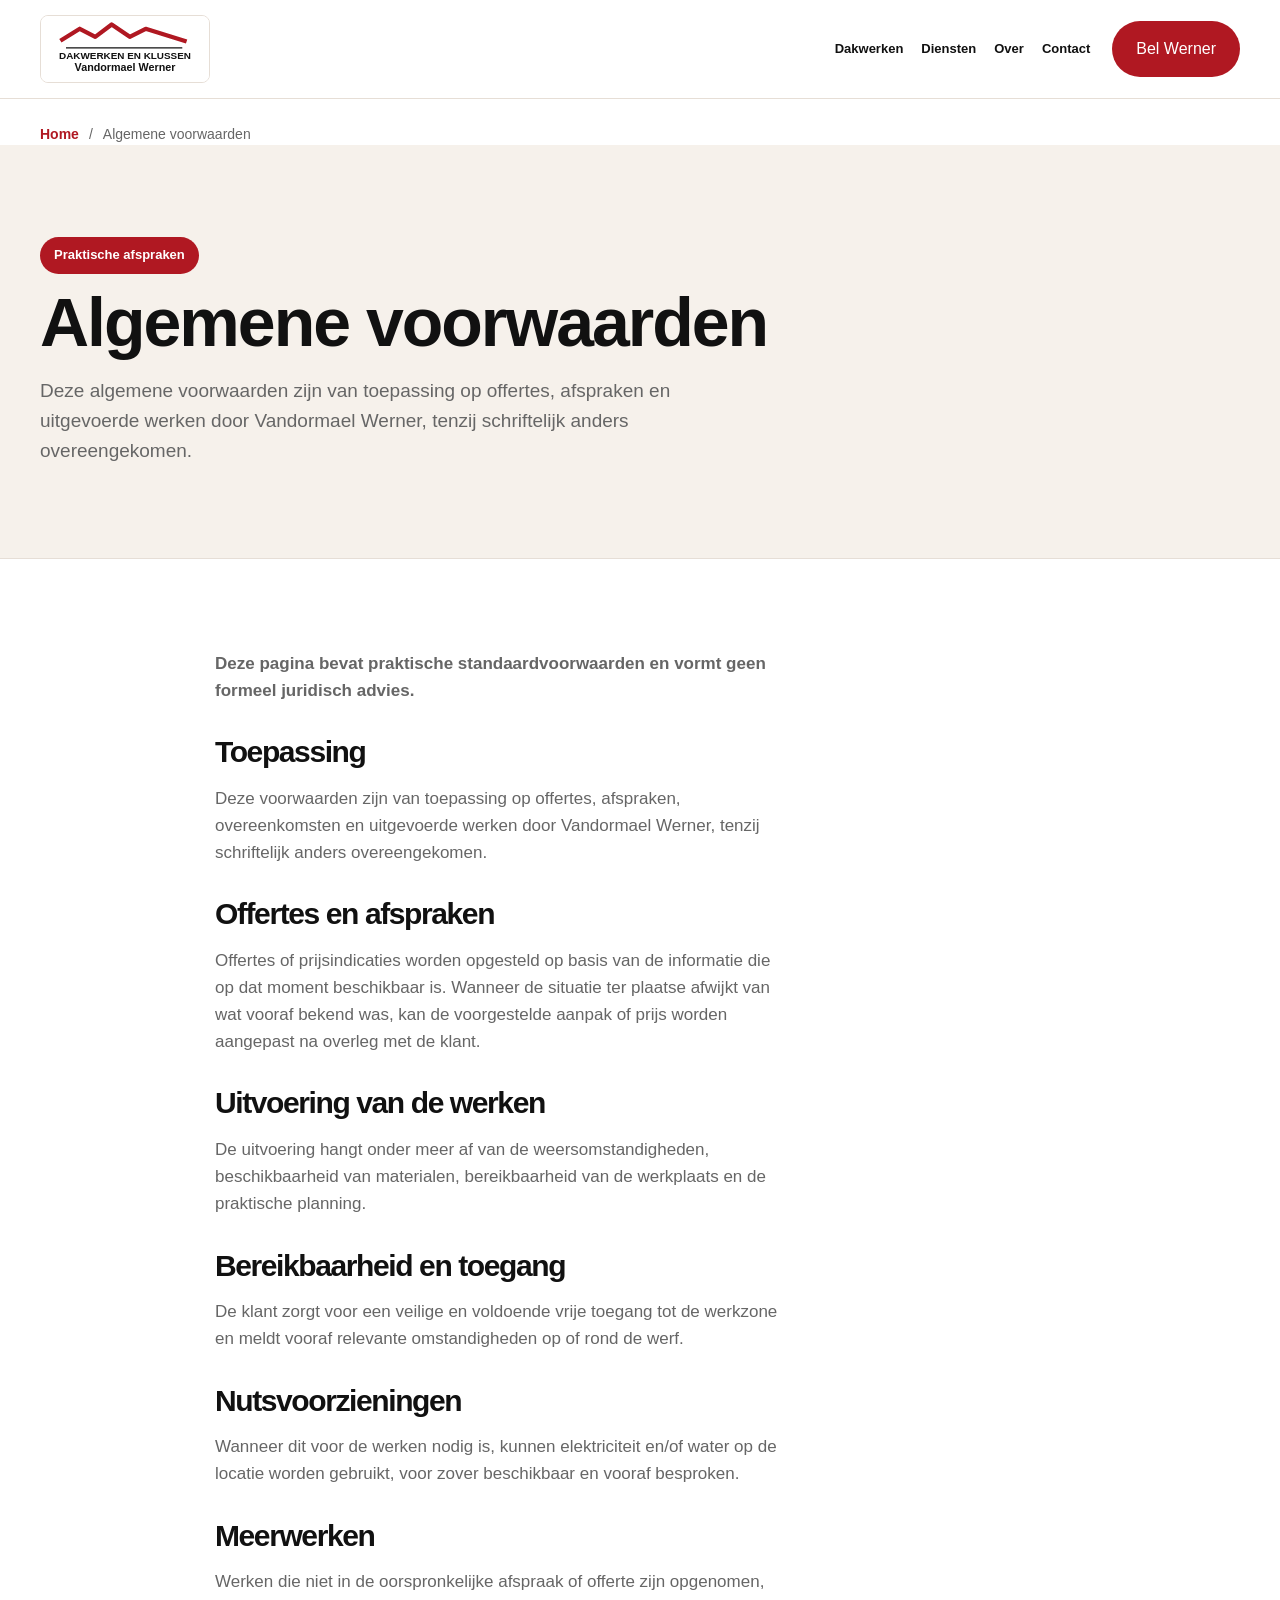
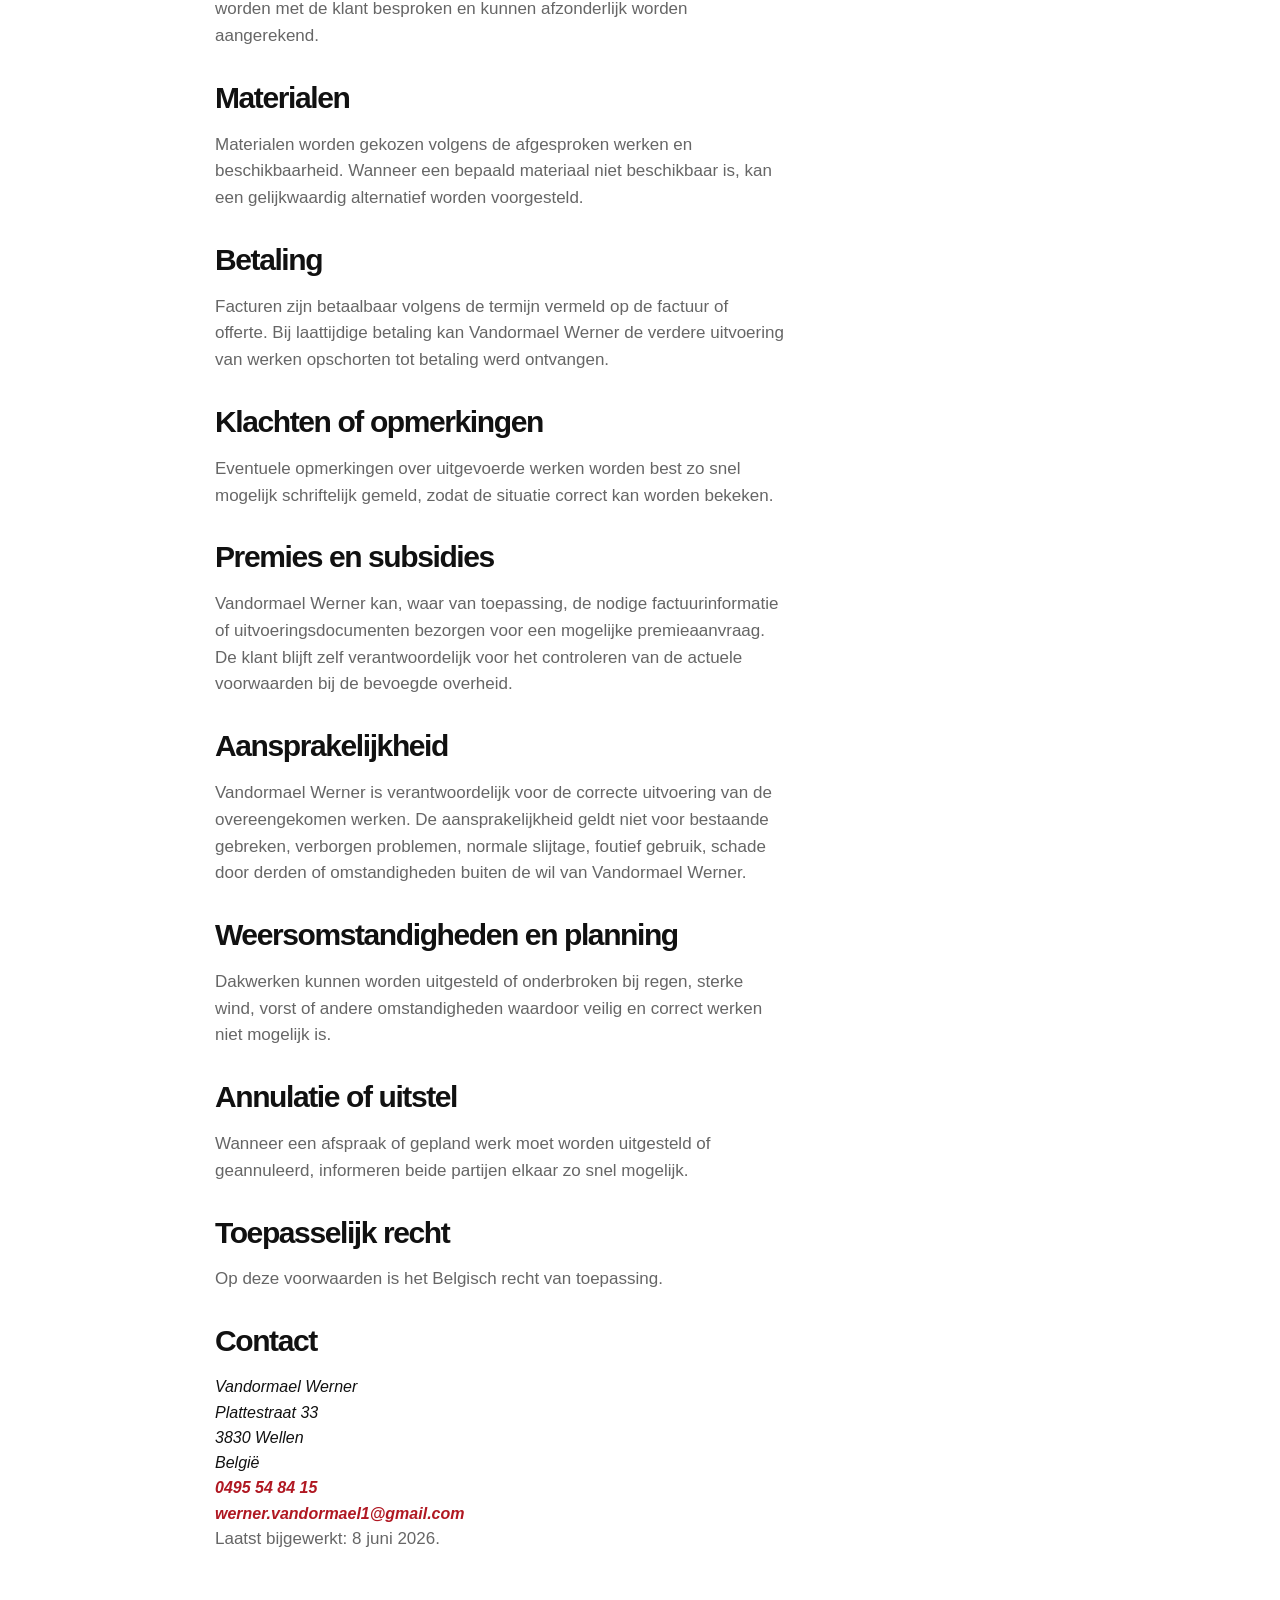
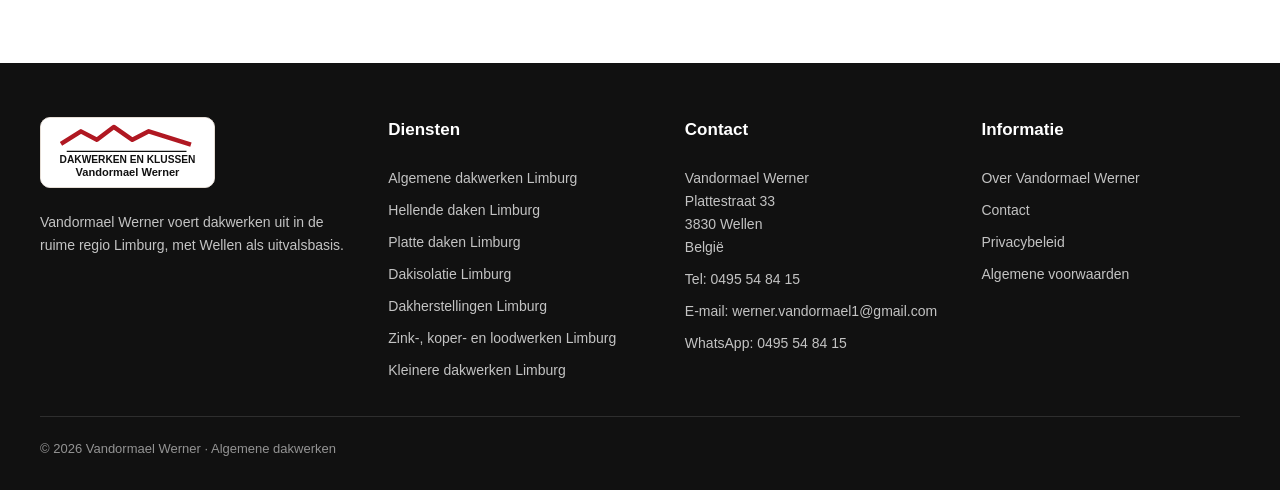
==== algemene-voorwaarden/index.html @ 60477a27 "Add WhatsApp and improve contact formatting" ====
<!doctype html><html lang="nl-BE"><head><meta charset="utf-8"><meta name="viewport" content="width=device-width,initial-scale=1"><title>Algemene voorwaarden | Vandormael Werner</title><meta name="description" content="Lees de algemene voorwaarden van Vandormael Werner voor dakwerken in Limburg, met informatie over offertes, uitvoering, betaling, klachten en aansprakelijkheid."><meta name="robots" content="index,follow"><link rel="canonical" href="https://wernervandormael.be/algemene-voorwaarden/"><meta property="og:type" content="website"><meta property="og:title" content="Algemene voorwaarden | Vandormael Werner"><meta property="og:description" content="Lees de algemene voorwaarden van Vandormael Werner voor dakwerken in Limburg, met informatie over offertes, uitvoering, betaling, klachten en aansprakelijkheid."><meta property="og:url" content="https://wernervandormael.be/algemene-voorwaarden/"><meta property="og:image" content="https://wernervandormael.be/assets/images/optimized/dakwerker-limburg-bedrijfswagen-dakwerken.jpg"><meta name="twitter:card" content="summary_large_image"><meta name="twitter:title" content="Algemene voorwaarden | Vandormael Werner"><meta name="twitter:description" content="Lees de algemene voorwaarden van Vandormael Werner voor dakwerken in Limburg, met informatie over offertes, uitvoering, betaling, klachten en aansprakelijkheid."><meta name="twitter:image" content="https://wernervandormael.be/assets/images/optimized/dakwerker-limburg-bedrijfswagen-dakwerken.jpg"><meta name="theme-color" content="#b01822"><link rel="manifest" href="../site.webmanifest"><link rel="stylesheet" href="../assets/css/style.css"><script type="application/ld+json">{"@context":"https://schema.org","@graph":[{"@context":"https://schema.org","@type":"RoofingContractor","name":"Vandormael Werner","description":"Vandormael Werner voert dakwerken uit in de ruime regio Limburg, met Wellen als uitvalsbasis.","url":"https://wernervandormael.be/","telephone":"+32495548415","email":"werner.vandormael1@gmail.com","contactPoint":{"@type":"ContactPoint","telephone":"+32495548415","email":"werner.vandormael1@gmail.com","contactType":"customer service","areaServed":"BE","availableLanguage":"nl-BE"},"address":{"@type":"PostalAddress","streetAddress":"Plattestraat 33","postalCode":"3830","addressLocality":"Wellen","addressCountry":"BE"},"areaServed":["Limburg","Wellen"],"serviceType":["Algemene dakwerken","Hellende daken","Platte daken","Dakisolatie","Dakherstellingen","Zink-, koper- en loodwerken","Kleinere dakwerken"]},{"@type":"BreadcrumbList","itemListElement":[{"@type":"ListItem","position":1,"name":"Home","item":"https://wernervandormael.be/"},{"@type":"ListItem","position":2,"name":"Algemene voorwaarden","item":"https://wernervandormael.be/algemene-voorwaarden/"}]}]}</script><script defer src="../assets/js/main.js"></script></head><body><header><nav class="nav container" aria-label="Hoofdnavigatie"><a class="brand" href="../" aria-label="Vandormael Werner home"><img src="../assets/images/vandormael-werner-logo.svg" alt="Vandormael Werner Dakwerken en Klussen" width="390" height="155"></a><button class="menu-toggle" aria-expanded="false" aria-controls="main-menu">Menu</button><div class="menu" id="main-menu"><a href="../dakwerken/limburg/">Dakwerken</a><details><summary>Diensten</summary><div class="dropdown"><a href="../dakwerken/limburg/">Algemene dakwerken</a><a href="../hellende-daken/limburg/">Hellende daken</a><a href="../platte-daken/limburg/">Platte daken</a><a href="../dakisolatie/limburg/">Dakisolatie</a><a href="../dakherstellingen/limburg/">Dakherstellingen</a><a href="../zinkwerken-koperwerken-loodwerken/limburg/">Zink-, koper- en loodwerken</a><a href="../kleinere-dakwerken/limburg/">Kleinere dakwerken</a></div></details><a href="../over-vandormael-werner/">Over</a><a href="../contact/">Contact</a></div><a class="btn btn-red nav-call" href="tel:+32495548415">Bel Werner</a></nav></header><main><nav class="breadcrumbs container" aria-label="Broodkruimels"><a href="../">Home</a><span>/</span><span aria-current="page">Algemene voorwaarden</span></nav><section class="page-hero"><div class="container"><span class="eyebrow">Praktische afspraken</span><h1>Algemene voorwaarden</h1><p>Deze algemene voorwaarden zijn van toepassing op offertes, afspraken en uitgevoerde werken door Vandormael Werner, tenzij schriftelijk anders overeengekomen.</p></div></section><section><article class="container prose"><p><strong>Deze pagina bevat praktische standaardvoorwaarden en vormt geen formeel juridisch advies.</strong></p><h2>Toepassing</h2><p>Deze voorwaarden zijn van toepassing op offertes, afspraken, overeenkomsten en uitgevoerde werken door Vandormael Werner, tenzij schriftelijk anders overeengekomen.</p><h2>Offertes en afspraken</h2><p>Offertes of prijsindicaties worden opgesteld op basis van de informatie die op dat moment beschikbaar is. Wanneer de situatie ter plaatse afwijkt van wat vooraf bekend was, kan de voorgestelde aanpak of prijs worden aangepast na overleg met de klant.</p><h2>Uitvoering van de werken</h2><p>De uitvoering hangt onder meer af van de weersomstandigheden, beschikbaarheid van materialen, bereikbaarheid van de werkplaats en de praktische planning.</p><h2>Bereikbaarheid en toegang</h2><p>De klant zorgt voor een veilige en voldoende vrije toegang tot de werkzone en meldt vooraf relevante omstandigheden op of rond de werf.</p><h2>Nutsvoorzieningen</h2><p>Wanneer dit voor de werken nodig is, kunnen elektriciteit en/of water op de locatie worden gebruikt, voor zover beschikbaar en vooraf besproken.</p><h2>Meerwerken</h2><p>Werken die niet in de oorspronkelijke afspraak of offerte zijn opgenomen, worden met de klant besproken en kunnen afzonderlijk worden aangerekend.</p><h2>Materialen</h2><p>Materialen worden gekozen volgens de afgesproken werken en beschikbaarheid. Wanneer een bepaald materiaal niet beschikbaar is, kan een gelijkwaardig alternatief worden voorgesteld.</p><h2>Betaling</h2><p>Facturen zijn betaalbaar volgens de termijn vermeld op de factuur of offerte. Bij laattijdige betaling kan Vandormael Werner de verdere uitvoering van werken opschorten tot betaling werd ontvangen.</p><h2>Klachten of opmerkingen</h2><p>Eventuele opmerkingen over uitgevoerde werken worden best zo snel mogelijk schriftelijk gemeld, zodat de situatie correct kan worden bekeken.</p><h2>Premies en subsidies</h2><p>Vandormael Werner kan, waar van toepassing, de nodige factuurinformatie of uitvoeringsdocumenten bezorgen voor een mogelijke premieaanvraag. De klant blijft zelf verantwoordelijk voor het controleren van de actuele voorwaarden bij de bevoegde overheid.</p><h2>Aansprakelijkheid</h2><p>Vandormael Werner is verantwoordelijk voor de correcte uitvoering van de overeengekomen werken. De aansprakelijkheid geldt niet voor bestaande gebreken, verborgen problemen, normale slijtage, foutief gebruik, schade door derden of omstandigheden buiten de wil van Vandormael Werner.</p><h2>Weersomstandigheden en planning</h2><p>Dakwerken kunnen worden uitgesteld of onderbroken bij regen, sterke wind, vorst of andere omstandigheden waardoor veilig en correct werken niet mogelijk is.</p><h2>Annulatie of uitstel</h2><p>Wanneer een afspraak of gepland werk moet worden uitgesteld of geannuleerd, informeren beide partijen elkaar zo snel mogelijk.</p><h2>Toepasselijk recht</h2><p>Op deze voorwaarden is het Belgisch recht van toepassing.</p><h2>Contact</h2><address>Vandormael Werner<br>Plattestraat 33<br>3830 Wellen<br>België<br><a href="tel:+32495548415">0495 54 84 15</a><br><a href="mailto:werner.vandormael1@gmail.com">werner.vandormael1@gmail.com</a></address><p>Laatst bijgewerkt: 8 juni 2026.</p></article></section></main><footer><div class="footer-grid container"><div><a class="brand brand-footer" href="../"><img src="../assets/images/vandormael-werner-logo.svg" alt="Vandormael Werner Dakwerken en Klussen" width="390" height="155"></a><p>Vandormael Werner voert dakwerken uit in de ruime regio Limburg, met Wellen als uitvalsbasis.</p></div><div><h2>Diensten</h2><a href="../dakwerken/limburg/">Algemene dakwerken Limburg</a><a href="../hellende-daken/limburg/">Hellende daken Limburg</a><a href="../platte-daken/limburg/">Platte daken Limburg</a><a href="../dakisolatie/limburg/">Dakisolatie Limburg</a><a href="../dakherstellingen/limburg/">Dakherstellingen Limburg</a><a href="../zinkwerken-koperwerken-loodwerken/limburg/">Zink-, koper- en loodwerken Limburg</a><a href="../kleinere-dakwerken/limburg/">Kleinere dakwerken Limburg</a></div><div><h2>Contact</h2><address>Vandormael Werner<br>Plattestraat 33<br>3830 Wellen<br>België</address><a href="tel:+32495548415">Tel: 0495 54 84 15</a><a href="mailto:werner.vandormael1@gmail.com">E-mail: werner.vandormael1@gmail.com</a><a href="https://wa.me/32495548415" target="_blank" rel="noopener">WhatsApp: 0495 54 84 15</a></div><div><h2>Informatie</h2><a href="../over-vandormael-werner/">Over Vandormael Werner</a><a href="../contact/">Contact</a><a href="../privacybeleid/">Privacybeleid</a><a href="../algemene-voorwaarden/">Algemene voorwaarden</a></div></div><div class="copy container">© 2026 Vandormael Werner · Algemene dakwerken</div></footer><a class="mobile-call btn btn-red" href="tel:+32495548415">Bel Werner</a></body></html>
---- assets/css/style.css ----
:root{--red:#b01822;--red-dark:#851019;--ink:#111;--muted:#666;--soft:#f6f1eb;--paper:#fff;--line:#e6ded6;--charcoal:#18191b;--shadow:0 24px 70px rgba(0,0,0,.16)}
*{box-sizing:border-box}html{scroll-behavior:smooth;overflow-x:hidden}body{margin:0;font-family:Arial,Helvetica,sans-serif;color:var(--ink);line-height:1.58;background:#fff;overflow-x:hidden}a{color:inherit;text-decoration:none}img{width:100%;height:100%;object-fit:cover;display:block}picture{display:block;height:100%}.container{width:min(1200px,calc(100% - 40px));margin-inline:auto}
header{position:sticky;top:0;background:rgba(255,255,255,.97);backdrop-filter:blur(10px);z-index:60;border-bottom:1px solid var(--line)}.nav{min-height:98px;display:flex;align-items:center;justify-content:space-between;gap:22px}.brand{flex:0 0 auto}.brand img{width:170px;height:auto;object-fit:contain;border:1px solid var(--line);border-radius:8px;background:#fff}.menu{margin-left:auto;display:flex;gap:18px;font-size:13px;font-weight:900;align-items:center}.menu>a:hover,.menu summary:hover{color:var(--red)}.menu details{position:relative}.menu summary{cursor:pointer;list-style:none}.menu summary::-webkit-details-marker{display:none}.dropdown{position:absolute;top:31px;left:-18px;width:270px;padding:12px;background:#fff;border:1px solid var(--line);border-radius:14px;box-shadow:var(--shadow);display:grid;gap:2px}.dropdown a{padding:8px 10px;border-radius:8px}.dropdown a:hover{background:var(--soft);color:var(--red)}.menu-toggle{display:none}
.btn{display:inline-flex;align-items:center;justify-content:center;border-radius:999px;padding:13px 22px;font-weight:900;border:2px solid transparent;white-space:nowrap;transition:.16s ease;cursor:pointer;font:inherit}.btn:hover{transform:translateY(-1px)}.btn-red{background:var(--red);color:#fff}.btn-red:hover{background:var(--red-dark)}.btn-outline{background:#fff;color:#111;border-color:#111}.btn-white{background:#fff;color:var(--red)}.btn-outline-light{border-color:#fff;color:#fff}.actions{display:flex;flex-wrap:wrap;gap:13px;margin-top:30px}
.hero{position:relative;min-height:760px;color:#fff;overflow:hidden;display:grid;align-items:center}.hero-bg{position:absolute;inset:0;z-index:-2}.hero-bg img{object-position:center}.hero:after{content:"";position:absolute;inset:0;background:linear-gradient(90deg,rgba(0,0,0,.86),rgba(0,0,0,.62),rgba(0,0,0,.18));z-index:-1}.hero-inner{padding:98px 0 140px}.eyebrow{display:inline-flex;background:var(--red);color:#fff;border-radius:999px;padding:8px 14px;font-size:13px;font-weight:900;text-transform:none;letter-spacing:0}.kicker{color:var(--red);font-weight:900;text-transform:uppercase;letter-spacing:1px;font-size:13px}.hero h1{font-size:clamp(42px,5.8vw,72px);line-height:.98;letter-spacing:-2px;max-width:800px;margin:20px 0 22px}.hero p{font-size:20px;max-width:680px;color:rgba(255,255,255,.9);margin:0}.hero .actions .btn{min-width:220px}
.trust{max-width:1200px;margin:-72px auto 0;position:relative;z-index:4}.trust-grid{width:100%;display:grid;grid-template-columns:repeat(4,1fr);background:#fff;border:1px solid var(--line);border-radius:28px;box-shadow:var(--shadow);overflow:hidden}.trust strong{padding:30px;color:var(--red);font-size:17px;line-height:1.35;border-right:1px solid var(--line)}.trust strong:last-child{border-right:0}
section{padding:92px 0}.soft{background:var(--soft)}.dark{background:var(--charcoal);color:#fff}.section-head{display:flex;justify-content:space-between;align-items:flex-end;gap:28px;margin-bottom:42px}.section-head h2,.split h2,.area h2,.cta h2,.contact-card h2,.prose h2{font-size:clamp(34px,4vw,54px);line-height:1.05;letter-spacing:-1.4px;margin:8px 0 18px}.section-head p,.split p,.area p,.cta p,.prose p{max-width:570px;color:var(--muted);font-size:17px;margin:0 0 18px}.dark .section-head p,.cta p{color:rgba(255,255,255,.75)}
.service-grid{display:grid;grid-template-columns:repeat(3,1fr);gap:22px}.service-card{background:#fff;border:1px solid var(--line);border-radius:24px;overflow:hidden;box-shadow:0 8px 26px rgba(0,0,0,.06);transition:.18s ease}.service-card:hover{transform:translateY(-4px);box-shadow:var(--shadow)}.service-card picture{height:215px;background:#ddd}.service-card div{padding:25px}.service-card span{font-size:12px;font-weight:900;color:var(--red);text-transform:uppercase;letter-spacing:.7px}.service-card h3{font-size:24px;line-height:1.2;margin:7px 0 10px}.service-card p{color:var(--muted);margin:0 0 16px}.service-card b,.text-link{color:var(--red);font-weight:900}
.extra-service-card{margin-top:26px;display:grid;grid-template-columns:.9fr 1.1fr;background:#fff;border:1px solid var(--line);border-radius:26px;overflow:hidden;box-shadow:0 10px 32px rgba(0,0,0,.07);transition:.18s ease}.extra-service-card:hover{transform:translateY(-3px);box-shadow:var(--shadow)}.extra-service-card figure{min-height:320px;margin:0;background:#ddd}.extra-service-card .extra-copy{padding:34px;display:flex;flex-direction:column;justify-content:center}.extra-service-card span{color:var(--red);text-transform:uppercase;letter-spacing:.7px;font-size:12px;font-weight:900}.extra-service-card h3{font-size:clamp(28px,3vw,42px);line-height:1.05;margin:8px 0 14px}.extra-service-card p{color:var(--muted);font-size:17px;max-width:620px;margin:0 0 18px}.extra-service-card b{color:var(--red);font-weight:900}
.split{display:grid;grid-template-columns:.9fr 1.1fr;gap:52px;align-items:center}.photo{height:560px;border-radius:28px;overflow:hidden;box-shadow:var(--shadow);background:#ddd}.checks{display:grid;gap:12px;margin:25px 0;padding:0}.checks li{list-style:none;display:flex;gap:12px;font-weight:800}.checks li:before{content:"✓";background:var(--red);color:#fff;width:24px;height:24px;border-radius:50%;display:inline-grid;place-items:center;flex:0 0 24px;font-size:14px;margin-top:2px}
.process-pro{display:grid;grid-template-columns:.85fr 1.15fr;gap:56px;align-items:start}.process-intro{position:sticky;top:125px}.process-intro h2{font-size:clamp(34px,4vw,54px);line-height:1.05;letter-spacing:-1.4px;margin:8px 0 18px}.process-intro p{color:var(--muted);font-size:18px;max-width:470px}.process-panel{position:relative;display:grid;gap:18px}.process-line{position:absolute;top:34px;bottom:34px;left:33px;width:3px;background:linear-gradient(var(--red),rgba(176,24,34,.2));z-index:-1}.process-step{display:grid;grid-template-columns:72px 1fr;gap:22px;align-items:center;background:#fff;border:1px solid var(--line);border-radius:24px;padding:24px 26px 24px 22px;min-height:132px;box-shadow:0 9px 28px rgba(0,0,0,.06)}.process-badge{position:relative;width:68px;height:68px;border-radius:22px;background:#f8e9e9;color:var(--red);display:grid;place-items:center}.process-badge span{position:absolute;top:-8px;left:-8px;width:27px;height:27px;border-radius:50%;display:grid;place-items:center;background:#111;color:#fff;font-size:12px;font-weight:900}.process-badge svg{width:30px;height:30px;fill:currentColor}.process-step h3{font-size:20px;line-height:1.2;margin:0 0 8px}.process-step p{color:var(--muted);font-size:15px;margin:0}.area{background:#fff;border:1px solid var(--line);border-radius:28px;padding:34px;box-shadow:0 12px 32px rgba(0,0,0,.06)}
.project-grid{display:grid;grid-template-columns:repeat(4,1fr);gap:18px}.project{position:relative;height:315px;border-radius:24px;overflow:hidden;background:#333}.project:after{content:"";position:absolute;inset:0;background:linear-gradient(180deg,rgba(0,0,0,.06),rgba(0,0,0,.78))}.project span{position:absolute;left:0;right:0;bottom:0;padding:24px;z-index:2;color:#fff;font-size:21px;line-height:1.2;font-weight:900}
.narrow,.prose{max-width:850px}.faq{display:grid;gap:12px}.faq details{background:#fff;border:1px solid var(--line);border-radius:16px;padding:18px 20px}.faq summary{cursor:pointer;font-weight:900;font-size:17px}.faq p{color:var(--muted);margin:10px 0 0}
.cta{background:var(--red);color:#fff}.cta-inner{display:flex;align-items:center;justify-content:space-between;gap:30px}.cta .kicker{color:#fff}.breadcrumbs{padding-top:24px;display:flex;gap:10px;color:var(--muted);font-size:14px}.breadcrumbs a{color:var(--red);font-weight:800}.page-hero{padding:92px 0;background:var(--soft);border-bottom:1px solid var(--line)}.page-hero .eyebrow{margin-bottom:14px}.page-hero h1{max-width:850px;font-size:clamp(42px,5.8vw,68px);line-height:1;letter-spacing:-2px;margin:0 0 20px}.page-hero p{max-width:720px;color:var(--muted);font-size:19px;margin:0}
.related{display:flex;flex-wrap:wrap;gap:12px}.related a{padding:12px 16px;background:#fff;border:1px solid var(--line);border-radius:999px;font-weight:800;color:var(--red)}.contact-grid{display:grid;grid-template-columns:1fr 1fr;gap:32px;align-items:start}.contact-card{background:#fff;color:#111;border-radius:26px;padding:30px;box-shadow:var(--shadow);border:1px solid var(--line);display:grid;gap:14px}.contact-card address{font-style:normal}.contact-card>a{font-weight:900;color:var(--red)}.contact-card label{display:grid;gap:5px;font-weight:800}.contact-card input,.contact-card textarea{width:100%;min-height:52px;border:1px solid #e2d9d0;border-radius:14px;padding:14px 16px;font:inherit;font-size:16px}.contact-card textarea{min-height:120px;resize:vertical}.contact-details{display:grid;gap:10px}.contact-details>a,.contact-details>div{display:grid;gap:2px;padding:12px 14px;border:1px solid var(--line);border-radius:14px}.contact-details small,.contact-list small{color:var(--muted);font-size:12px;font-weight:900;text-transform:uppercase;letter-spacing:.6px}.contact-details a strong{color:var(--red)}.prose h2{font-size:30px;margin-top:32px}.prose a{color:var(--red);font-weight:800}
.home-contact .kicker{color:#fff}.home-contact h2{font-size:clamp(34px,4vw,54px);line-height:1.05;letter-spacing:-1.4px;margin:8px 0 18px}.home-contact p{max-width:570px;color:rgba(255,255,255,.75);font-size:17px}.contact-list{display:grid;gap:10px;margin-top:24px}.contact-list a,.contact-list>div{display:grid;gap:2px;padding:12px 14px;border:1px solid rgba(255,255,255,.16);border-radius:14px;color:#fff}.contact-list small{color:rgba(255,255,255,.58)}.contact-list strong{overflow-wrap:anywhere}.home-contact .contact-card p{color:var(--muted)}
footer{background:#111;color:#fff;padding:54px 0 30px}.footer-grid{display:grid;grid-template-columns:1.2fr 1fr 1fr 1fr;gap:38px}.brand-footer{width:175px}.brand-footer img{width:175px;border-radius:10px;margin-bottom:14px}.footer-grid h2{font-size:17px;margin:0 0 14px}.footer-grid>div{display:grid;align-content:start;gap:9px}.footer-grid p,.footer-grid address,.footer-grid a{color:rgba(255,255,255,.75);font-style:normal;font-size:14px;line-height:1.65;margin:0}.footer-grid a:hover{color:#fff}.copy{margin-top:34px;padding-top:22px;border-top:1px solid rgba(255,255,255,.12);color:rgba(255,255,255,.55);font-size:13px}.mobile-call{display:none}
@media(max-width:1000px){.menu-toggle{display:block;margin-left:auto;padding:10px 14px;background:#fff;border:1px solid var(--line);border-radius:10px;font-weight:900}.menu{display:none;position:absolute;top:98px;left:20px;right:20px;padding:18px;background:#fff;border:1px solid var(--line);border-radius:16px;box-shadow:var(--shadow)}.menu.open{display:grid}.dropdown{position:static;width:auto;box-shadow:none;margin-top:8px}.nav-call{display:none}.split,.contact-grid,.process-pro{grid-template-columns:1fr}.process-intro{position:static}.service-grid{grid-template-columns:1fr 1fr}.project-grid{grid-template-columns:1fr 1fr}.footer-grid{grid-template-columns:1fr 1fr}.trust-grid{grid-template-columns:1fr 1fr}.trust strong:nth-child(2){border-right:0}.trust strong{border-bottom:1px solid var(--line)}.trust strong:nth-child(3),.trust strong:nth-child(4){border-bottom:0}.cta-inner{display:block}}
@media(max-width:800px){.extra-service-card{grid-template-columns:1fr}.extra-service-card figure{min-height:240px}}
@media(max-width:640px){.nav{min-height:82px}.brand img{width:152px}.menu{top:82px;left:14px;right:14px}.hero{min-height:auto}.hero-inner{padding:62px 0 112px}.hero h1,.page-hero h1{font-size:39px;letter-spacing:-1px}.hero p,.page-hero p{font-size:17px}.hero .actions .btn,.actions .btn{width:100%}.trust{margin-top:-62px;padding:0 14px}.trust-grid,.service-grid,.project-grid,.footer-grid{grid-template-columns:1fr}.trust strong{border-right:0!important;border-bottom:1px solid var(--line)!important}.trust strong:last-child{border-bottom:0!important}section,.page-hero{padding:70px 0}.section-head{display:block}.section-head p{margin-top:15px}.photo{height:390px}.project{height:285px}.process-step{grid-template-columns:58px 1fr;gap:15px;padding:20px 18px}.process-badge{width:56px;height:56px;border-radius:18px}.process-badge svg{width:25px;height:25px}.process-line{left:27px}.mobile-call{display:flex;position:fixed;left:16px;right:16px;bottom:16px;z-index:80;box-shadow:0 16px 36px rgba(176,24,34,.32)}body{padding-bottom:82px}}
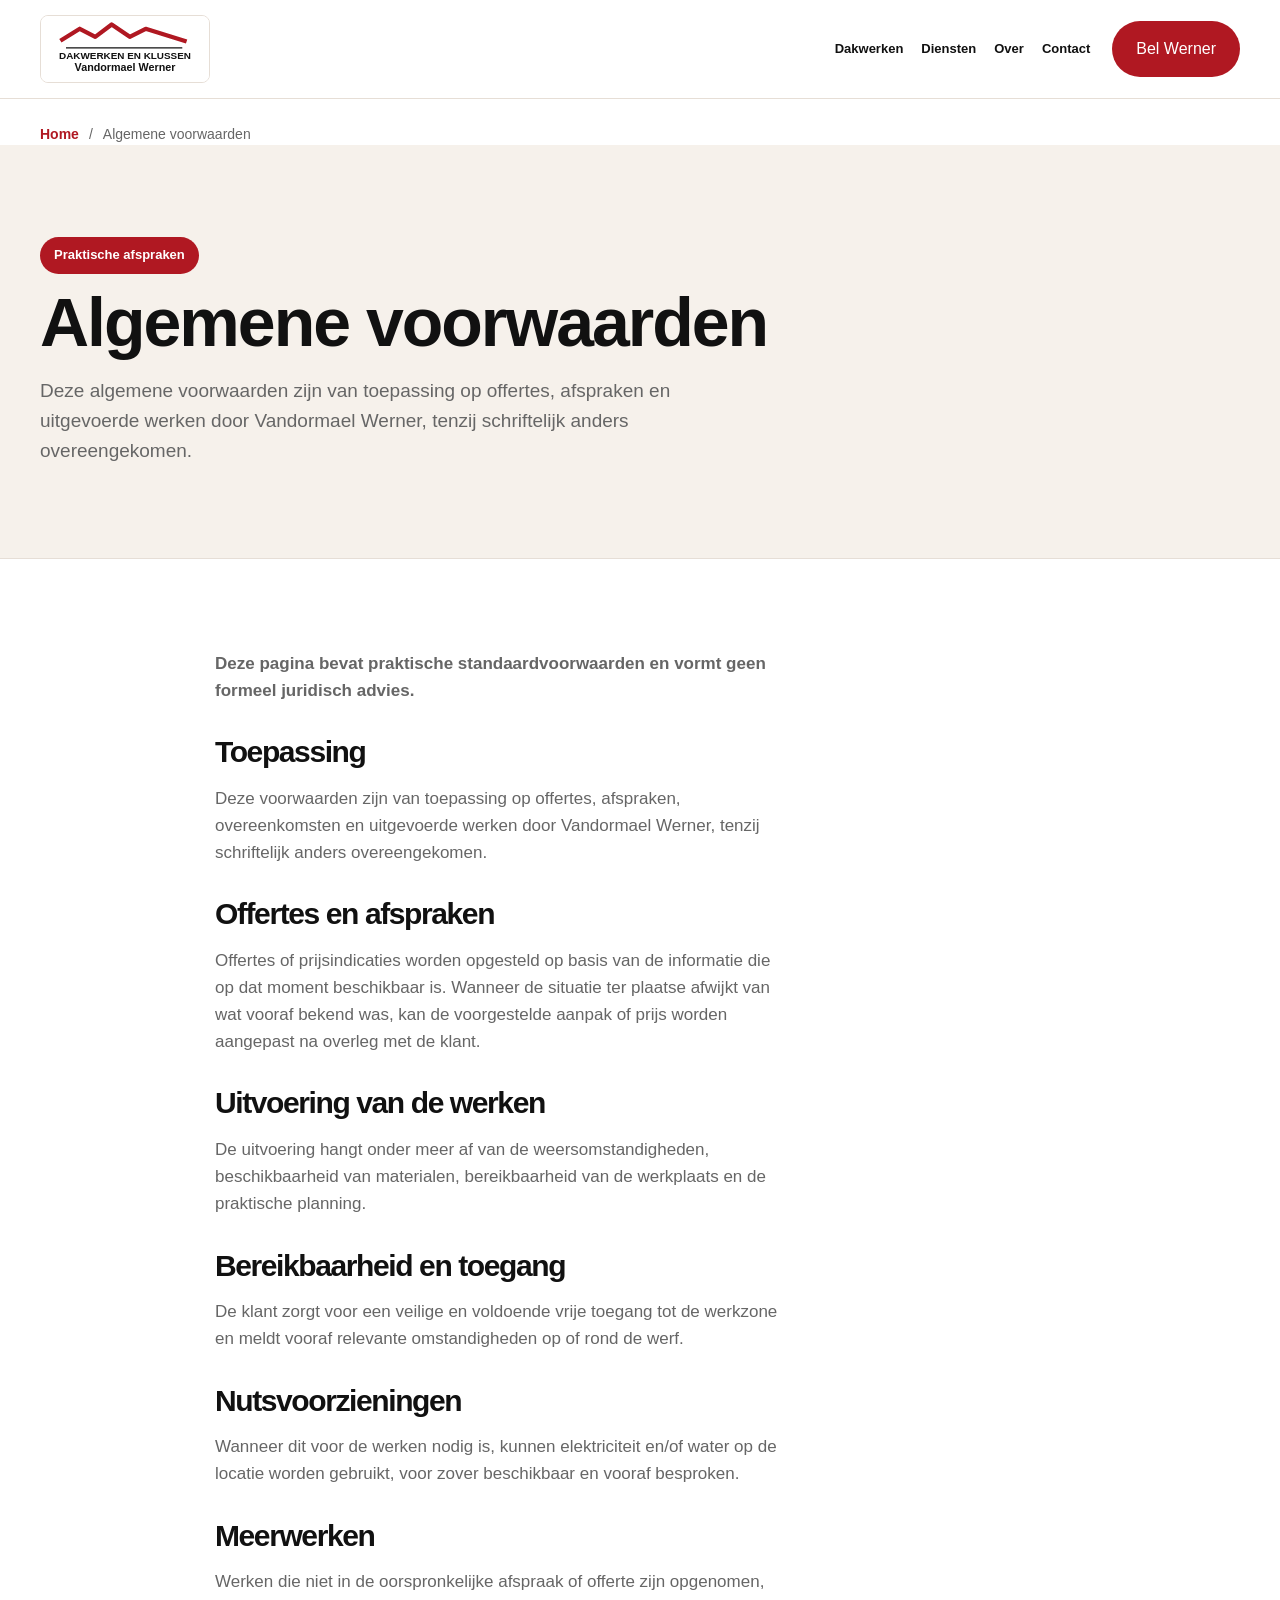
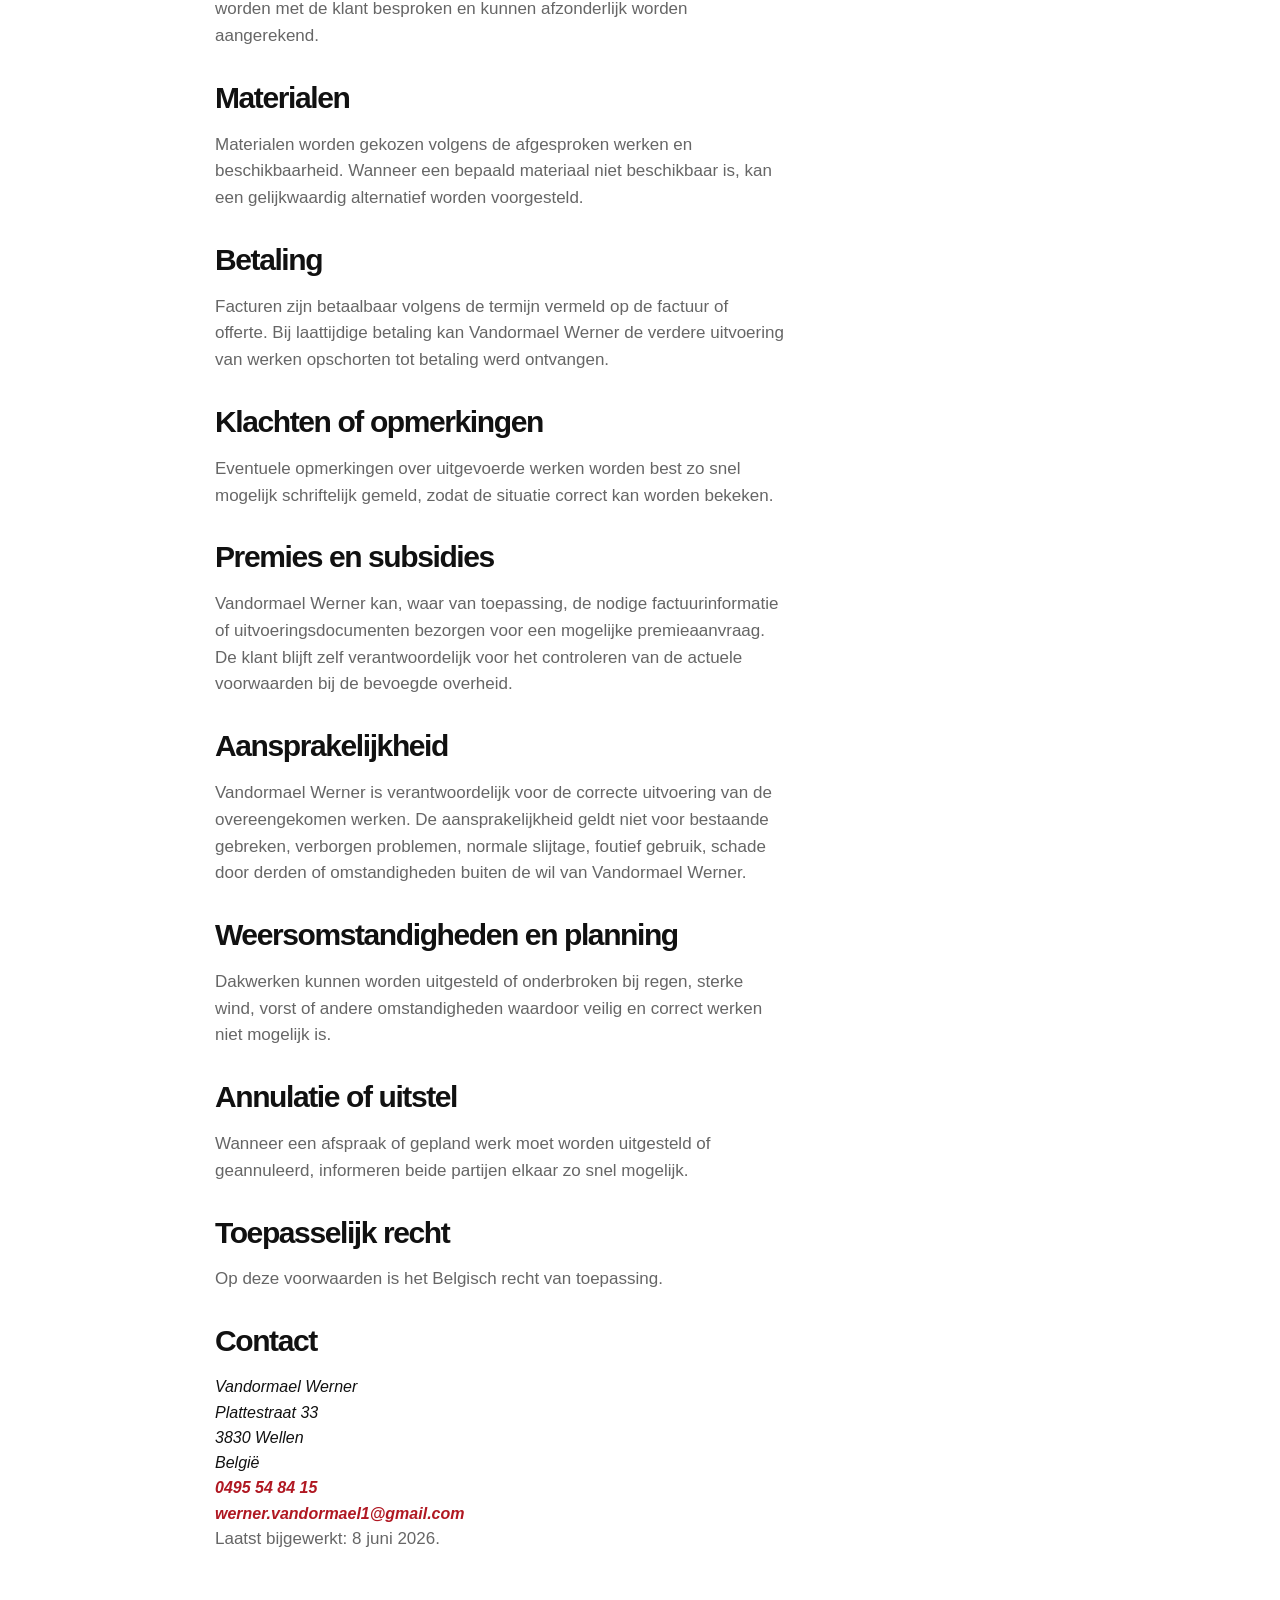
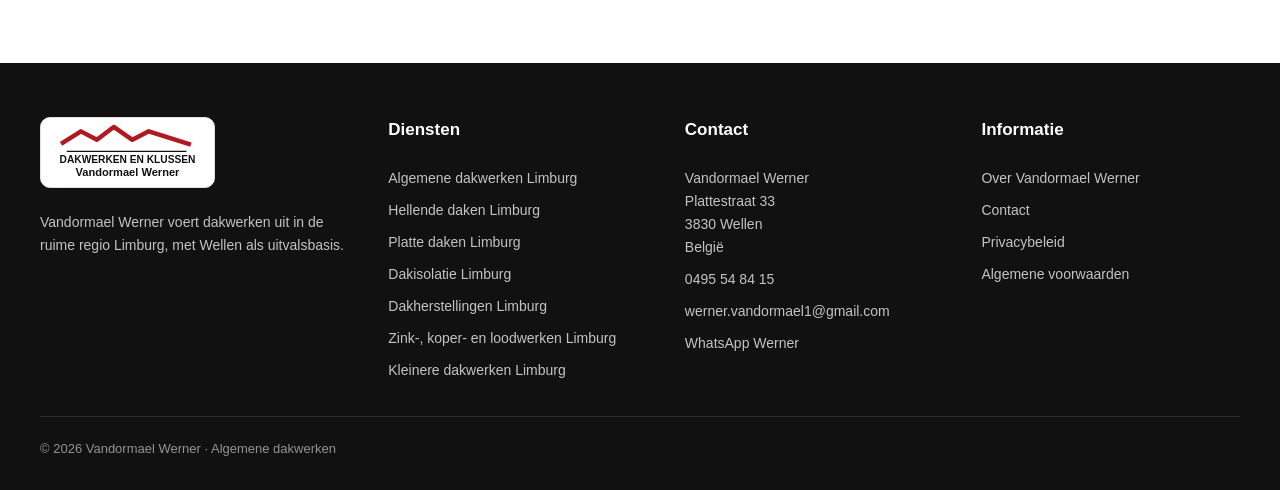
==== commit e15ec320: "Restore mockup sections and reorder contact page" ====
--- a/algemene-voorwaarden/index.html
+++ b/algemene-voorwaarden/index.html
@@ -1 +1 @@
-<!doctype html><html lang="nl-BE"><head><meta charset="utf-8"><meta name="viewport" content="width=device-width,initial-scale=1"><title>Algemene voorwaarden | Vandormael Werner</title><meta name="description" content="Lees de algemene voorwaarden van Vandormael Werner voor dakwerken in Limburg, met informatie over offertes, uitvoering, betaling, klachten en aansprakelijkheid."><meta name="robots" content="index,follow"><link rel="canonical" href="https://wernervandormael.be/algemene-voorwaarden/"><meta property="og:type" content="website"><meta property="og:title" content="Algemene voorwaarden | Vandormael Werner"><meta property="og:description" content="Lees de algemene voorwaarden van Vandormael Werner voor dakwerken in Limburg, met informatie over offertes, uitvoering, betaling, klachten en aansprakelijkheid."><meta property="og:url" content="https://wernervandormael.be/algemene-voorwaarden/"><meta property="og:image" content="https://wernervandormael.be/assets/images/optimized/dakwerker-limburg-bedrijfswagen-dakwerken.jpg"><meta name="twitter:card" content="summary_large_image"><meta name="twitter:title" content="Algemene voorwaarden | Vandormael Werner"><meta name="twitter:description" content="Lees de algemene voorwaarden van Vandormael Werner voor dakwerken in Limburg, met informatie over offertes, uitvoering, betaling, klachten en aansprakelijkheid."><meta name="twitter:image" content="https://wernervandormael.be/assets/images/optimized/dakwerker-limburg-bedrijfswagen-dakwerken.jpg"><meta name="theme-color" content="#b01822"><link rel="manifest" href="../site.webmanifest"><link rel="stylesheet" href="../assets/css/style.css"><script type="application/ld+json">{"@context":"https://schema.org","@graph":[{"@context":"https://schema.org","@type":"RoofingContractor","name":"Vandormael Werner","description":"Vandormael Werner voert dakwerken uit in de ruime regio Limburg, met Wellen als uitvalsbasis.","url":"https://wernervandormael.be/","telephone":"+32495548415","email":"werner.vandormael1@gmail.com","contactPoint":{"@type":"ContactPoint","telephone":"+32495548415","email":"werner.vandormael1@gmail.com","contactType":"customer service","areaServed":"BE","availableLanguage":"nl-BE"},"address":{"@type":"PostalAddress","streetAddress":"Plattestraat 33","postalCode":"3830","addressLocality":"Wellen","addressCountry":"BE"},"areaServed":["Limburg","Wellen"],"serviceType":["Algemene dakwerken","Hellende daken","Platte daken","Dakisolatie","Dakherstellingen","Zink-, koper- en loodwerken","Kleinere dakwerken"]},{"@type":"BreadcrumbList","itemListElement":[{"@type":"ListItem","position":1,"name":"Home","item":"https://wernervandormael.be/"},{"@type":"ListItem","position":2,"name":"Algemene voorwaarden","item":"https://wernervandormael.be/algemene-voorwaarden/"}]}]}</script><script defer src="../assets/js/main.js"></script></head><body><header><nav class="nav container" aria-label="Hoofdnavigatie"><a class="brand" href="../" aria-label="Vandormael Werner home"><img src="../assets/images/vandormael-werner-logo.svg" alt="Vandormael Werner Dakwerken en Klussen" width="390" height="155"></a><button class="menu-toggle" aria-expanded="false" aria-controls="main-menu">Menu</button><div class="menu" id="main-menu"><a href="../dakwerken/limburg/">Dakwerken</a><details><summary>Diensten</summary><div class="dropdown"><a href="../dakwerken/limburg/">Algemene dakwerken</a><a href="../hellende-daken/limburg/">Hellende daken</a><a href="../platte-daken/limburg/">Platte daken</a><a href="../dakisolatie/limburg/">Dakisolatie</a><a href="../dakherstellingen/limburg/">Dakherstellingen</a><a href="../zinkwerken-koperwerken-loodwerken/limburg/">Zink-, koper- en loodwerken</a><a href="../kleinere-dakwerken/limburg/">Kleinere dakwerken</a></div></details><a href="../over-vandormael-werner/">Over</a><a href="../contact/">Contact</a></div><a class="btn btn-red nav-call" href="tel:+32495548415">Bel Werner</a></nav></header><main><nav class="breadcrumbs container" aria-label="Broodkruimels"><a href="../">Home</a><span>/</span><span aria-current="page">Algemene voorwaarden</span></nav><section class="page-hero"><div class="container"><span class="eyebrow">Praktische afspraken</span><h1>Algemene voorwaarden</h1><p>Deze algemene voorwaarden zijn van toepassing op offertes, afspraken en uitgevoerde werken door Vandormael Werner, tenzij schriftelijk anders overeengekomen.</p></div></section><section><article class="container prose"><p><strong>Deze pagina bevat praktische standaardvoorwaarden en vormt geen formeel juridisch advies.</strong></p><h2>Toepassing</h2><p>Deze voorwaarden zijn van toepassing op offertes, afspraken, overeenkomsten en uitgevoerde werken door Vandormael Werner, tenzij schriftelijk anders overeengekomen.</p><h2>Offertes en afspraken</h2><p>Offertes of prijsindicaties worden opgesteld op basis van de informatie die op dat moment beschikbaar is. Wanneer de situatie ter plaatse afwijkt van wat vooraf bekend was, kan de voorgestelde aanpak of prijs worden aangepast na overleg met de klant.</p><h2>Uitvoering van de werken</h2><p>De uitvoering hangt onder meer af van de weersomstandigheden, beschikbaarheid van materialen, bereikbaarheid van de werkplaats en de praktische planning.</p><h2>Bereikbaarheid en toegang</h2><p>De klant zorgt voor een veilige en voldoende vrije toegang tot de werkzone en meldt vooraf relevante omstandigheden op of rond de werf.</p><h2>Nutsvoorzieningen</h2><p>Wanneer dit voor de werken nodig is, kunnen elektriciteit en/of water op de locatie worden gebruikt, voor zover beschikbaar en vooraf besproken.</p><h2>Meerwerken</h2><p>Werken die niet in de oorspronkelijke afspraak of offerte zijn opgenomen, worden met de klant besproken en kunnen afzonderlijk worden aangerekend.</p><h2>Materialen</h2><p>Materialen worden gekozen volgens de afgesproken werken en beschikbaarheid. Wanneer een bepaald materiaal niet beschikbaar is, kan een gelijkwaardig alternatief worden voorgesteld.</p><h2>Betaling</h2><p>Facturen zijn betaalbaar volgens de termijn vermeld op de factuur of offerte. Bij laattijdige betaling kan Vandormael Werner de verdere uitvoering van werken opschorten tot betaling werd ontvangen.</p><h2>Klachten of opmerkingen</h2><p>Eventuele opmerkingen over uitgevoerde werken worden best zo snel mogelijk schriftelijk gemeld, zodat de situatie correct kan worden bekeken.</p><h2>Premies en subsidies</h2><p>Vandormael Werner kan, waar van toepassing, de nodige factuurinformatie of uitvoeringsdocumenten bezorgen voor een mogelijke premieaanvraag. De klant blijft zelf verantwoordelijk voor het controleren van de actuele voorwaarden bij de bevoegde overheid.</p><h2>Aansprakelijkheid</h2><p>Vandormael Werner is verantwoordelijk voor de correcte uitvoering van de overeengekomen werken. De aansprakelijkheid geldt niet voor bestaande gebreken, verborgen problemen, normale slijtage, foutief gebruik, schade door derden of omstandigheden buiten de wil van Vandormael Werner.</p><h2>Weersomstandigheden en planning</h2><p>Dakwerken kunnen worden uitgesteld of onderbroken bij regen, sterke wind, vorst of andere omstandigheden waardoor veilig en correct werken niet mogelijk is.</p><h2>Annulatie of uitstel</h2><p>Wanneer een afspraak of gepland werk moet worden uitgesteld of geannuleerd, informeren beide partijen elkaar zo snel mogelijk.</p><h2>Toepasselijk recht</h2><p>Op deze voorwaarden is het Belgisch recht van toepassing.</p><h2>Contact</h2><address>Vandormael Werner<br>Plattestraat 33<br>3830 Wellen<br>België<br><a href="tel:+32495548415">0495 54 84 15</a><br><a href="mailto:werner.vandormael1@gmail.com">werner.vandormael1@gmail.com</a></address><p>Laatst bijgewerkt: 8 juni 2026.</p></article></section></main><footer><div class="footer-grid container"><div><a class="brand brand-footer" href="../"><img src="../assets/images/vandormael-werner-logo.svg" alt="Vandormael Werner Dakwerken en Klussen" width="390" height="155"></a><p>Vandormael Werner voert dakwerken uit in de ruime regio Limburg, met Wellen als uitvalsbasis.</p></div><div><h2>Diensten</h2><a href="../dakwerken/limburg/">Algemene dakwerken Limburg</a><a href="../hellende-daken/limburg/">Hellende daken Limburg</a><a href="../platte-daken/limburg/">Platte daken Limburg</a><a href="../dakisolatie/limburg/">Dakisolatie Limburg</a><a href="../dakherstellingen/limburg/">Dakherstellingen Limburg</a><a href="../zinkwerken-koperwerken-loodwerken/limburg/">Zink-, koper- en loodwerken Limburg</a><a href="../kleinere-dakwerken/limburg/">Kleinere dakwerken Limburg</a></div><div><h2>Contact</h2><address>Vandormael Werner<br>Plattestraat 33<br>3830 Wellen<br>België</address><a href="tel:+32495548415">Tel: 0495 54 84 15</a><a href="mailto:werner.vandormael1@gmail.com">E-mail: werner.vandormael1@gmail.com</a><a href="https://wa.me/32495548415" target="_blank" rel="noopener">WhatsApp: 0495 54 84 15</a></div><div><h2>Informatie</h2><a href="../over-vandormael-werner/">Over Vandormael Werner</a><a href="../contact/">Contact</a><a href="../privacybeleid/">Privacybeleid</a><a href="../algemene-voorwaarden/">Algemene voorwaarden</a></div></div><div class="copy container">© 2026 Vandormael Werner · Algemene dakwerken</div></footer><a class="mobile-call btn btn-red" href="tel:+32495548415">Bel Werner</a></body></html>+<!doctype html><html lang="nl-BE"><head><meta charset="utf-8"><meta name="viewport" content="width=device-width,initial-scale=1"><title>Algemene voorwaarden | Vandormael Werner</title><meta name="description" content="Lees de algemene voorwaarden van Vandormael Werner voor dakwerken in Limburg, met informatie over offertes, uitvoering, betaling, klachten en aansprakelijkheid."><meta name="robots" content="index,follow"><link rel="canonical" href="https://wernervandormael.be/algemene-voorwaarden/"><meta property="og:type" content="website"><meta property="og:title" content="Algemene voorwaarden | Vandormael Werner"><meta property="og:description" content="Lees de algemene voorwaarden van Vandormael Werner voor dakwerken in Limburg, met informatie over offertes, uitvoering, betaling, klachten en aansprakelijkheid."><meta property="og:url" content="https://wernervandormael.be/algemene-voorwaarden/"><meta property="og:image" content="https://wernervandormael.be/assets/images/optimized/dakwerker-limburg-bedrijfswagen-dakwerken.jpg"><meta name="twitter:card" content="summary_large_image"><meta name="twitter:title" content="Algemene voorwaarden | Vandormael Werner"><meta name="twitter:description" content="Lees de algemene voorwaarden van Vandormael Werner voor dakwerken in Limburg, met informatie over offertes, uitvoering, betaling, klachten en aansprakelijkheid."><meta name="twitter:image" content="https://wernervandormael.be/assets/images/optimized/dakwerker-limburg-bedrijfswagen-dakwerken.jpg"><meta name="theme-color" content="#b01822"><link rel="manifest" href="../site.webmanifest"><link rel="stylesheet" href="../assets/css/style.css"><script type="application/ld+json">{"@context":"https://schema.org","@graph":[{"@context":"https://schema.org","@type":"RoofingContractor","name":"Vandormael Werner","description":"Vandormael Werner voert dakwerken uit in de ruime regio Limburg, met Wellen als uitvalsbasis.","url":"https://wernervandormael.be/","telephone":"+32495548415","email":"werner.vandormael1@gmail.com","contactPoint":{"@type":"ContactPoint","telephone":"+32495548415","email":"werner.vandormael1@gmail.com","contactType":"customer service","areaServed":"BE","availableLanguage":"nl-BE"},"address":{"@type":"PostalAddress","streetAddress":"Plattestraat 33","postalCode":"3830","addressLocality":"Wellen","addressCountry":"BE"},"areaServed":["Limburg","Wellen"],"serviceType":["Algemene dakwerken","Hellende daken","Platte daken","Dakisolatie","Dakherstellingen","Zink-, koper- en loodwerken","Kleinere dakwerken"]},{"@type":"BreadcrumbList","itemListElement":[{"@type":"ListItem","position":1,"name":"Home","item":"https://wernervandormael.be/"},{"@type":"ListItem","position":2,"name":"Algemene voorwaarden","item":"https://wernervandormael.be/algemene-voorwaarden/"}]}]}</script><script defer src="../assets/js/main.js"></script></head><body><header><nav class="nav container" aria-label="Hoofdnavigatie"><a class="brand" href="../" aria-label="Vandormael Werner home"><img src="../assets/images/vandormael-werner-logo.svg" alt="Vandormael Werner Dakwerken en Klussen" width="390" height="155"></a><button class="menu-toggle" aria-expanded="false" aria-controls="main-menu">Menu</button><div class="menu" id="main-menu"><a href="../">Dakwerken</a><details><summary>Diensten</summary><div class="dropdown"><a href="../dakwerken/limburg/">Algemene dakwerken</a><a href="../hellende-daken/limburg/">Hellende daken</a><a href="../platte-daken/limburg/">Platte daken</a><a href="../dakisolatie/limburg/">Dakisolatie</a><a href="../dakherstellingen/limburg/">Dakherstellingen</a><a href="../zinkwerken-koperwerken-loodwerken/limburg/">Zink-, koper- en loodwerken</a><a href="../kleinere-dakwerken/limburg/">Kleinere dakwerken</a></div></details><a href="../over-vandormael-werner/">Over</a><a href="../contact/">Contact</a></div><a class="btn btn-red nav-call" href="tel:+32495548415">Bel Werner</a></nav></header><main><nav class="breadcrumbs container" aria-label="Broodkruimels"><a href="../">Home</a><span>/</span><span aria-current="page">Algemene voorwaarden</span></nav><section class="page-hero"><div class="container"><span class="eyebrow">Praktische afspraken</span><h1>Algemene voorwaarden</h1><p>Deze algemene voorwaarden zijn van toepassing op offertes, afspraken en uitgevoerde werken door Vandormael Werner, tenzij schriftelijk anders overeengekomen.</p></div></section><section><article class="container prose"><p><strong>Deze pagina bevat praktische standaardvoorwaarden en vormt geen formeel juridisch advies.</strong></p><h2>Toepassing</h2><p>Deze voorwaarden zijn van toepassing op offertes, afspraken, overeenkomsten en uitgevoerde werken door Vandormael Werner, tenzij schriftelijk anders overeengekomen.</p><h2>Offertes en afspraken</h2><p>Offertes of prijsindicaties worden opgesteld op basis van de informatie die op dat moment beschikbaar is. Wanneer de situatie ter plaatse afwijkt van wat vooraf bekend was, kan de voorgestelde aanpak of prijs worden aangepast na overleg met de klant.</p><h2>Uitvoering van de werken</h2><p>De uitvoering hangt onder meer af van de weersomstandigheden, beschikbaarheid van materialen, bereikbaarheid van de werkplaats en de praktische planning.</p><h2>Bereikbaarheid en toegang</h2><p>De klant zorgt voor een veilige en voldoende vrije toegang tot de werkzone en meldt vooraf relevante omstandigheden op of rond de werf.</p><h2>Nutsvoorzieningen</h2><p>Wanneer dit voor de werken nodig is, kunnen elektriciteit en/of water op de locatie worden gebruikt, voor zover beschikbaar en vooraf besproken.</p><h2>Meerwerken</h2><p>Werken die niet in de oorspronkelijke afspraak of offerte zijn opgenomen, worden met de klant besproken en kunnen afzonderlijk worden aangerekend.</p><h2>Materialen</h2><p>Materialen worden gekozen volgens de afgesproken werken en beschikbaarheid. Wanneer een bepaald materiaal niet beschikbaar is, kan een gelijkwaardig alternatief worden voorgesteld.</p><h2>Betaling</h2><p>Facturen zijn betaalbaar volgens de termijn vermeld op de factuur of offerte. Bij laattijdige betaling kan Vandormael Werner de verdere uitvoering van werken opschorten tot betaling werd ontvangen.</p><h2>Klachten of opmerkingen</h2><p>Eventuele opmerkingen over uitgevoerde werken worden best zo snel mogelijk schriftelijk gemeld, zodat de situatie correct kan worden bekeken.</p><h2>Premies en subsidies</h2><p>Vandormael Werner kan, waar van toepassing, de nodige factuurinformatie of uitvoeringsdocumenten bezorgen voor een mogelijke premieaanvraag. De klant blijft zelf verantwoordelijk voor het controleren van de actuele voorwaarden bij de bevoegde overheid.</p><h2>Aansprakelijkheid</h2><p>Vandormael Werner is verantwoordelijk voor de correcte uitvoering van de overeengekomen werken. De aansprakelijkheid geldt niet voor bestaande gebreken, verborgen problemen, normale slijtage, foutief gebruik, schade door derden of omstandigheden buiten de wil van Vandormael Werner.</p><h2>Weersomstandigheden en planning</h2><p>Dakwerken kunnen worden uitgesteld of onderbroken bij regen, sterke wind, vorst of andere omstandigheden waardoor veilig en correct werken niet mogelijk is.</p><h2>Annulatie of uitstel</h2><p>Wanneer een afspraak of gepland werk moet worden uitgesteld of geannuleerd, informeren beide partijen elkaar zo snel mogelijk.</p><h2>Toepasselijk recht</h2><p>Op deze voorwaarden is het Belgisch recht van toepassing.</p><h2>Contact</h2><address>Vandormael Werner<br>Plattestraat 33<br>3830 Wellen<br>België<br><a href="tel:+32495548415">0495 54 84 15</a><br><a href="mailto:werner.vandormael1@gmail.com">werner.vandormael1@gmail.com</a></address><p>Laatst bijgewerkt: 8 juni 2026.</p></article></section></main><footer><div class="footer-grid container"><div><a class="brand brand-footer" href="../"><img src="../assets/images/vandormael-werner-logo.svg" alt="Vandormael Werner Dakwerken en Klussen" width="390" height="155"></a><p>Vandormael Werner voert dakwerken uit in de ruime regio Limburg, met Wellen als uitvalsbasis.</p></div><div><h2>Diensten</h2><a href="../dakwerken/limburg/">Algemene dakwerken Limburg</a><a href="../hellende-daken/limburg/">Hellende daken Limburg</a><a href="../platte-daken/limburg/">Platte daken Limburg</a><a href="../dakisolatie/limburg/">Dakisolatie Limburg</a><a href="../dakherstellingen/limburg/">Dakherstellingen Limburg</a><a href="../zinkwerken-koperwerken-loodwerken/limburg/">Zink-, koper- en loodwerken Limburg</a><a href="../kleinere-dakwerken/limburg/">Kleinere dakwerken Limburg</a></div><div><h2>Contact</h2><address>Vandormael Werner<br>Plattestraat 33<br>3830 Wellen<br>België</address><a href="tel:+32495548415">0495 54 84 15</a><a href="mailto:werner.vandormael1@gmail.com">werner.vandormael1@gmail.com</a><a href="https://wa.me/32495548415?text=Dag%20Werner%2C%20ik%20heb%20een%20vraag%20over%20dakwerken." target="_blank" rel="noopener">WhatsApp Werner</a></div><div><h2>Informatie</h2><a href="../over-vandormael-werner/">Over Vandormael Werner</a><a href="../contact/">Contact</a><a href="../privacybeleid/">Privacybeleid</a><a href="../algemene-voorwaarden/">Algemene voorwaarden</a></div></div><div class="copy container">© 2026 Vandormael Werner · Algemene dakwerken</div></footer><a class="mobile-call btn btn-red" href="tel:+32495548415">Bel Werner</a></body></html>
--- a/assets/css/style.css
+++ b/assets/css/style.css
@@ -6,15 +6,14 @@
 .trust{max-width:1200px;margin:-72px auto 0;position:relative;z-index:4}.trust-grid{width:100%;display:grid;grid-template-columns:repeat(4,1fr);background:#fff;border:1px solid var(--line);border-radius:28px;box-shadow:var(--shadow);overflow:hidden}.trust strong{padding:30px;color:var(--red);font-size:17px;line-height:1.35;border-right:1px solid var(--line)}.trust strong:last-child{border-right:0}
 section{padding:92px 0}.soft{background:var(--soft)}.dark{background:var(--charcoal);color:#fff}.section-head{display:flex;justify-content:space-between;align-items:flex-end;gap:28px;margin-bottom:42px}.section-head h2,.split h2,.area h2,.cta h2,.contact-card h2,.prose h2{font-size:clamp(34px,4vw,54px);line-height:1.05;letter-spacing:-1.4px;margin:8px 0 18px}.section-head p,.split p,.area p,.cta p,.prose p{max-width:570px;color:var(--muted);font-size:17px;margin:0 0 18px}.dark .section-head p,.cta p{color:rgba(255,255,255,.75)}
 .service-grid{display:grid;grid-template-columns:repeat(3,1fr);gap:22px}.service-card{background:#fff;border:1px solid var(--line);border-radius:24px;overflow:hidden;box-shadow:0 8px 26px rgba(0,0,0,.06);transition:.18s ease}.service-card:hover{transform:translateY(-4px);box-shadow:var(--shadow)}.service-card picture{height:215px;background:#ddd}.service-card div{padding:25px}.service-card span{font-size:12px;font-weight:900;color:var(--red);text-transform:uppercase;letter-spacing:.7px}.service-card h3{font-size:24px;line-height:1.2;margin:7px 0 10px}.service-card p{color:var(--muted);margin:0 0 16px}.service-card b,.text-link{color:var(--red);font-weight:900}
-.extra-service-card{margin-top:26px;display:grid;grid-template-columns:.9fr 1.1fr;background:#fff;border:1px solid var(--line);border-radius:26px;overflow:hidden;box-shadow:0 10px 32px rgba(0,0,0,.07);transition:.18s ease}.extra-service-card:hover{transform:translateY(-3px);box-shadow:var(--shadow)}.extra-service-card figure{min-height:320px;margin:0;background:#ddd}.extra-service-card .extra-copy{padding:34px;display:flex;flex-direction:column;justify-content:center}.extra-service-card span{color:var(--red);text-transform:uppercase;letter-spacing:.7px;font-size:12px;font-weight:900}.extra-service-card h3{font-size:clamp(28px,3vw,42px);line-height:1.05;margin:8px 0 14px}.extra-service-card p{color:var(--muted);font-size:17px;max-width:620px;margin:0 0 18px}.extra-service-card b{color:var(--red);font-weight:900}
-.split{display:grid;grid-template-columns:.9fr 1.1fr;gap:52px;align-items:center}.photo{height:560px;border-radius:28px;overflow:hidden;box-shadow:var(--shadow);background:#ddd}.checks{display:grid;gap:12px;margin:25px 0;padding:0}.checks li{list-style:none;display:flex;gap:12px;font-weight:800}.checks li:before{content:"✓";background:var(--red);color:#fff;width:24px;height:24px;border-radius:50%;display:inline-grid;place-items:center;flex:0 0 24px;font-size:14px;margin-top:2px}
+.split{display:grid;grid-template-columns:.9fr 1.1fr;gap:52px;align-items:center}.photo{height:560px;border-radius:28px;overflow:hidden;box-shadow:var(--shadow);background:#ddd}.checks{display:grid;gap:12px;margin:25px 0;padding:0}.checks li{list-style:none;display:flex;gap:12px;font-weight:800;min-width:0}.checks li:before{content:"✓";background:var(--red);color:#fff;width:24px;height:24px;border-radius:50%;display:inline-grid;place-items:center;flex:0 0 24px;font-size:14px;margin-top:2px}
+.about-section{grid-template-columns:1fr 1fr}.about-section .photo{height:600px}.smaller-works{grid-template-columns:1.05fr .95fr}.smaller-works h2{font-size:clamp(34px,4vw,54px);line-height:1.05;letter-spacing:-1.4px;margin:8px 0 14px}.smaller-works h3{font-size:21px;line-height:1.3;margin:0 0 14px}.smaller-works p{color:var(--muted);font-size:17px;max-width:570px;margin:0 0 18px}
 .process-pro{display:grid;grid-template-columns:.85fr 1.15fr;gap:56px;align-items:start}.process-intro{position:sticky;top:125px}.process-intro h2{font-size:clamp(34px,4vw,54px);line-height:1.05;letter-spacing:-1.4px;margin:8px 0 18px}.process-intro p{color:var(--muted);font-size:18px;max-width:470px}.process-panel{position:relative;display:grid;gap:18px}.process-line{position:absolute;top:34px;bottom:34px;left:33px;width:3px;background:linear-gradient(var(--red),rgba(176,24,34,.2));z-index:-1}.process-step{display:grid;grid-template-columns:72px 1fr;gap:22px;align-items:center;background:#fff;border:1px solid var(--line);border-radius:24px;padding:24px 26px 24px 22px;min-height:132px;box-shadow:0 9px 28px rgba(0,0,0,.06)}.process-badge{position:relative;width:68px;height:68px;border-radius:22px;background:#f8e9e9;color:var(--red);display:grid;place-items:center}.process-badge span{position:absolute;top:-8px;left:-8px;width:27px;height:27px;border-radius:50%;display:grid;place-items:center;background:#111;color:#fff;font-size:12px;font-weight:900}.process-badge svg{width:30px;height:30px;fill:currentColor}.process-step h3{font-size:20px;line-height:1.2;margin:0 0 8px}.process-step p{color:var(--muted);font-size:15px;margin:0}.area{background:#fff;border:1px solid var(--line);border-radius:28px;padding:34px;box-shadow:0 12px 32px rgba(0,0,0,.06)}
 .project-grid{display:grid;grid-template-columns:repeat(4,1fr);gap:18px}.project{position:relative;height:315px;border-radius:24px;overflow:hidden;background:#333}.project:after{content:"";position:absolute;inset:0;background:linear-gradient(180deg,rgba(0,0,0,.06),rgba(0,0,0,.78))}.project span{position:absolute;left:0;right:0;bottom:0;padding:24px;z-index:2;color:#fff;font-size:21px;line-height:1.2;font-weight:900}
 .narrow,.prose{max-width:850px}.faq{display:grid;gap:12px}.faq details{background:#fff;border:1px solid var(--line);border-radius:16px;padding:18px 20px}.faq summary{cursor:pointer;font-weight:900;font-size:17px}.faq p{color:var(--muted);margin:10px 0 0}
 .cta{background:var(--red);color:#fff}.cta-inner{display:flex;align-items:center;justify-content:space-between;gap:30px}.cta .kicker{color:#fff}.breadcrumbs{padding-top:24px;display:flex;gap:10px;color:var(--muted);font-size:14px}.breadcrumbs a{color:var(--red);font-weight:800}.page-hero{padding:92px 0;background:var(--soft);border-bottom:1px solid var(--line)}.page-hero .eyebrow{margin-bottom:14px}.page-hero h1{max-width:850px;font-size:clamp(42px,5.8vw,68px);line-height:1;letter-spacing:-2px;margin:0 0 20px}.page-hero p{max-width:720px;color:var(--muted);font-size:19px;margin:0}
-.related{display:flex;flex-wrap:wrap;gap:12px}.related a{padding:12px 16px;background:#fff;border:1px solid var(--line);border-radius:999px;font-weight:800;color:var(--red)}.contact-grid{display:grid;grid-template-columns:1fr 1fr;gap:32px;align-items:start}.contact-card{background:#fff;color:#111;border-radius:26px;padding:30px;box-shadow:var(--shadow);border:1px solid var(--line);display:grid;gap:14px}.contact-card address{font-style:normal}.contact-card>a{font-weight:900;color:var(--red)}.contact-card label{display:grid;gap:5px;font-weight:800}.contact-card input,.contact-card textarea{width:100%;min-height:52px;border:1px solid #e2d9d0;border-radius:14px;padding:14px 16px;font:inherit;font-size:16px}.contact-card textarea{min-height:120px;resize:vertical}.contact-details{display:grid;gap:10px}.contact-details>a,.contact-details>div{display:grid;gap:2px;padding:12px 14px;border:1px solid var(--line);border-radius:14px}.contact-details small,.contact-list small{color:var(--muted);font-size:12px;font-weight:900;text-transform:uppercase;letter-spacing:.6px}.contact-details a strong{color:var(--red)}.prose h2{font-size:30px;margin-top:32px}.prose a{color:var(--red);font-weight:800}
+.related{display:flex;flex-wrap:wrap;gap:12px}.related a{padding:12px 16px;background:#fff;border:1px solid var(--line);border-radius:999px;font-weight:800;color:var(--red)}.contact-grid{display:grid;grid-template-columns:1fr 1fr;gap:32px;align-items:start}.contact-card{background:#fff;color:#111;border-radius:26px;padding:30px;box-shadow:var(--shadow);border:1px solid var(--line);display:grid;gap:14px}.contact-card address{font-style:normal}.contact-card>a{font-weight:900;color:var(--red)}.contact-card label{display:grid;gap:5px;font-weight:800}.contact-card input,.contact-card textarea,.contact-card select{width:100%;min-height:52px;border:1px solid #e2d9d0;border-radius:14px;padding:14px 16px;font:inherit;font-size:16px;background:#fff}.contact-card textarea{min-height:120px;resize:vertical}.contact-details{display:grid;gap:10px}.contact-details>a,.contact-details>div{display:grid;gap:2px;padding:12px 14px;border:1px solid var(--line);border-radius:14px}.contact-details small,.contact-list small{color:var(--muted);font-size:12px;font-weight:900;text-transform:uppercase;letter-spacing:.6px}.contact-details a strong{color:var(--red)}.contact-hero .checks{max-width:650px}.contact-page{display:grid;gap:36px}.contact-options{display:grid;grid-template-columns:repeat(3,1fr);gap:18px}.contact-option{display:grid;gap:7px;padding:24px;background:#fff;border:1px solid var(--line);border-radius:22px;box-shadow:0 8px 26px rgba(0,0,0,.06)}.contact-option span{color:var(--red);font-weight:900}.contact-option strong{font-size:17px;overflow-wrap:anywhere}.contact-address{padding:28px;background:var(--soft);border:1px solid var(--line);border-radius:22px}.contact-address h2{font-size:28px;margin:6px 0 10px}.contact-address address{font-style:normal;line-height:1.7}.contact-form{max-width:850px;box-shadow:0 12px 36px rgba(0,0,0,.09)}.prose h2{font-size:30px;margin-top:32px}.prose a{color:var(--red);font-weight:800}
 .home-contact .kicker{color:#fff}.home-contact h2{font-size:clamp(34px,4vw,54px);line-height:1.05;letter-spacing:-1.4px;margin:8px 0 18px}.home-contact p{max-width:570px;color:rgba(255,255,255,.75);font-size:17px}.contact-list{display:grid;gap:10px;margin-top:24px}.contact-list a,.contact-list>div{display:grid;gap:2px;padding:12px 14px;border:1px solid rgba(255,255,255,.16);border-radius:14px;color:#fff}.contact-list small{color:rgba(255,255,255,.58)}.contact-list strong{overflow-wrap:anywhere}.home-contact .contact-card p{color:var(--muted)}
 footer{background:#111;color:#fff;padding:54px 0 30px}.footer-grid{display:grid;grid-template-columns:1.2fr 1fr 1fr 1fr;gap:38px}.brand-footer{width:175px}.brand-footer img{width:175px;border-radius:10px;margin-bottom:14px}.footer-grid h2{font-size:17px;margin:0 0 14px}.footer-grid>div{display:grid;align-content:start;gap:9px}.footer-grid p,.footer-grid address,.footer-grid a{color:rgba(255,255,255,.75);font-style:normal;font-size:14px;line-height:1.65;margin:0}.footer-grid a:hover{color:#fff}.copy{margin-top:34px;padding-top:22px;border-top:1px solid rgba(255,255,255,.12);color:rgba(255,255,255,.55);font-size:13px}.mobile-call{display:none}
-@media(max-width:1000px){.menu-toggle{display:block;margin-left:auto;padding:10px 14px;background:#fff;border:1px solid var(--line);border-radius:10px;font-weight:900}.menu{display:none;position:absolute;top:98px;left:20px;right:20px;padding:18px;background:#fff;border:1px solid var(--line);border-radius:16px;box-shadow:var(--shadow)}.menu.open{display:grid}.dropdown{position:static;width:auto;box-shadow:none;margin-top:8px}.nav-call{display:none}.split,.contact-grid,.process-pro{grid-template-columns:1fr}.process-intro{position:static}.service-grid{grid-template-columns:1fr 1fr}.project-grid{grid-template-columns:1fr 1fr}.footer-grid{grid-template-columns:1fr 1fr}.trust-grid{grid-template-columns:1fr 1fr}.trust strong:nth-child(2){border-right:0}.trust strong{border-bottom:1px solid var(--line)}.trust strong:nth-child(3),.trust strong:nth-child(4){border-bottom:0}.cta-inner{display:block}}
-@media(max-width:800px){.extra-service-card{grid-template-columns:1fr}.extra-service-card figure{min-height:240px}}
-@media(max-width:640px){.nav{min-height:82px}.brand img{width:152px}.menu{top:82px;left:14px;right:14px}.hero{min-height:auto}.hero-inner{padding:62px 0 112px}.hero h1,.page-hero h1{font-size:39px;letter-spacing:-1px}.hero p,.page-hero p{font-size:17px}.hero .actions .btn,.actions .btn{width:100%}.trust{margin-top:-62px;padding:0 14px}.trust-grid,.service-grid,.project-grid,.footer-grid{grid-template-columns:1fr}.trust strong{border-right:0!important;border-bottom:1px solid var(--line)!important}.trust strong:last-child{border-bottom:0!important}section,.page-hero{padding:70px 0}.section-head{display:block}.section-head p{margin-top:15px}.photo{height:390px}.project{height:285px}.process-step{grid-template-columns:58px 1fr;gap:15px;padding:20px 18px}.process-badge{width:56px;height:56px;border-radius:18px}.process-badge svg{width:25px;height:25px}.process-line{left:27px}.mobile-call{display:flex;position:fixed;left:16px;right:16px;bottom:16px;z-index:80;box-shadow:0 16px 36px rgba(176,24,34,.32)}body{padding-bottom:82px}}
+@media(max-width:1000px){.menu-toggle{display:block;margin-left:auto;padding:10px 14px;background:#fff;border:1px solid var(--line);border-radius:10px;font-weight:900}.menu{display:none;position:absolute;top:98px;left:20px;right:20px;padding:18px;background:#fff;border:1px solid var(--line);border-radius:16px;box-shadow:var(--shadow)}.menu.open{display:grid}.dropdown{position:static;width:auto;box-shadow:none;margin-top:8px}.nav-call{display:none}.split,.contact-grid,.process-pro{grid-template-columns:1fr}.process-intro{position:static}.service-grid{grid-template-columns:1fr 1fr}.project-grid{grid-template-columns:1fr 1fr}.footer-grid{grid-template-columns:1fr 1fr}.trust-grid{grid-template-columns:1fr 1fr}.contact-options{grid-template-columns:1fr}.trust strong:nth-child(2){border-right:0}.trust strong{border-bottom:1px solid var(--line)}.trust strong:nth-child(3),.trust strong:nth-child(4){border-bottom:0}.cta-inner{display:block}}
+@media(max-width:640px){.nav{min-height:82px}.brand img{width:152px}.menu{top:82px;left:14px;right:14px}.hero{min-height:auto}.hero-inner{padding:62px 0 112px}.hero h1,.page-hero h1{font-size:39px;letter-spacing:-1px}.contact-hero h1{font-size:36px;overflow-wrap:anywhere}.hero p,.page-hero p{font-size:17px}.hero .actions .btn,.actions .btn{width:100%}.trust{margin-top:-62px;padding:0 14px}.trust-grid,.service-grid,.project-grid,.footer-grid{grid-template-columns:1fr}.trust strong{border-right:0!important;border-bottom:1px solid var(--line)!important}.trust strong:last-child{border-bottom:0!important}section,.page-hero{padding:70px 0}.section-head{display:block}.section-head p{margin-top:15px}.photo{height:390px}.project{height:285px}.process-step{grid-template-columns:58px 1fr;gap:15px;padding:20px 18px}.process-badge{width:56px;height:56px;border-radius:18px}.process-badge svg{width:25px;height:25px}.process-line{left:27px}.mobile-call{display:flex;position:fixed;left:16px;right:16px;bottom:16px;z-index:80;box-shadow:0 16px 36px rgba(176,24,34,.32)}body{padding-bottom:82px}}
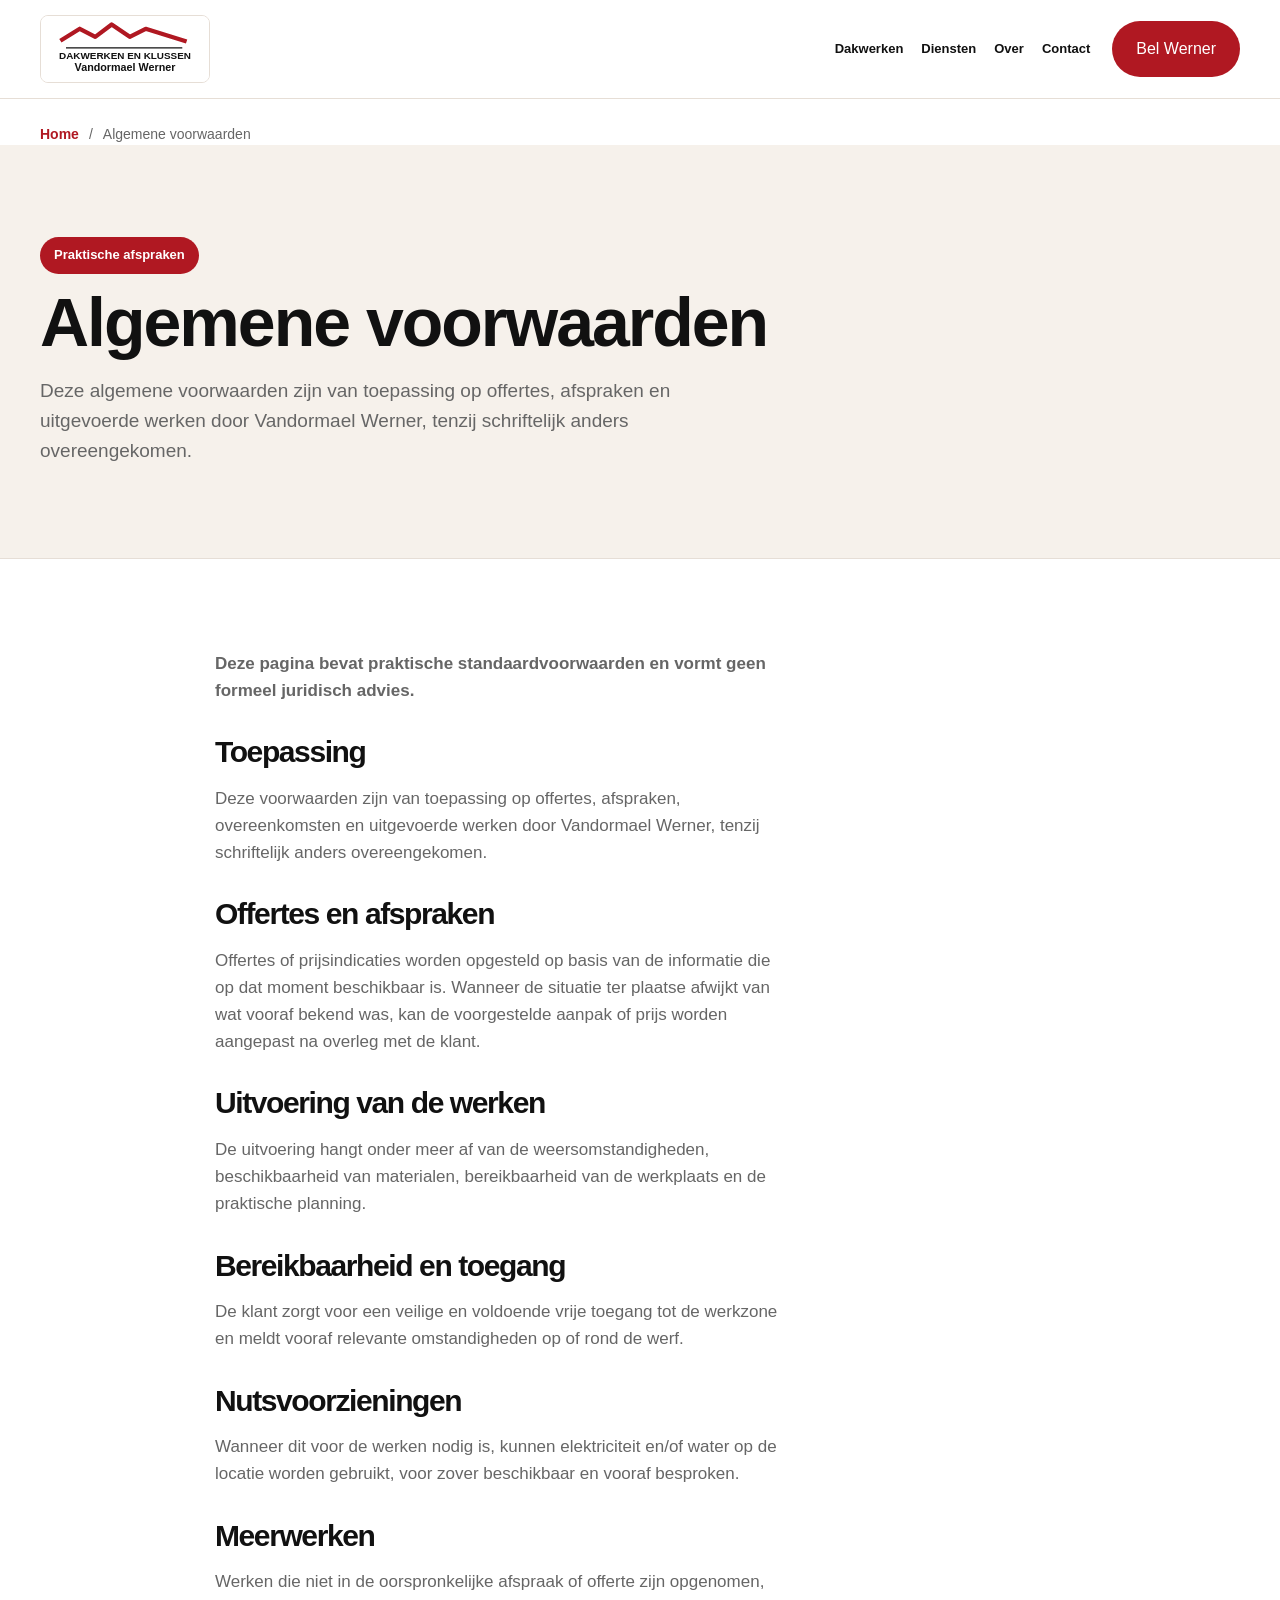
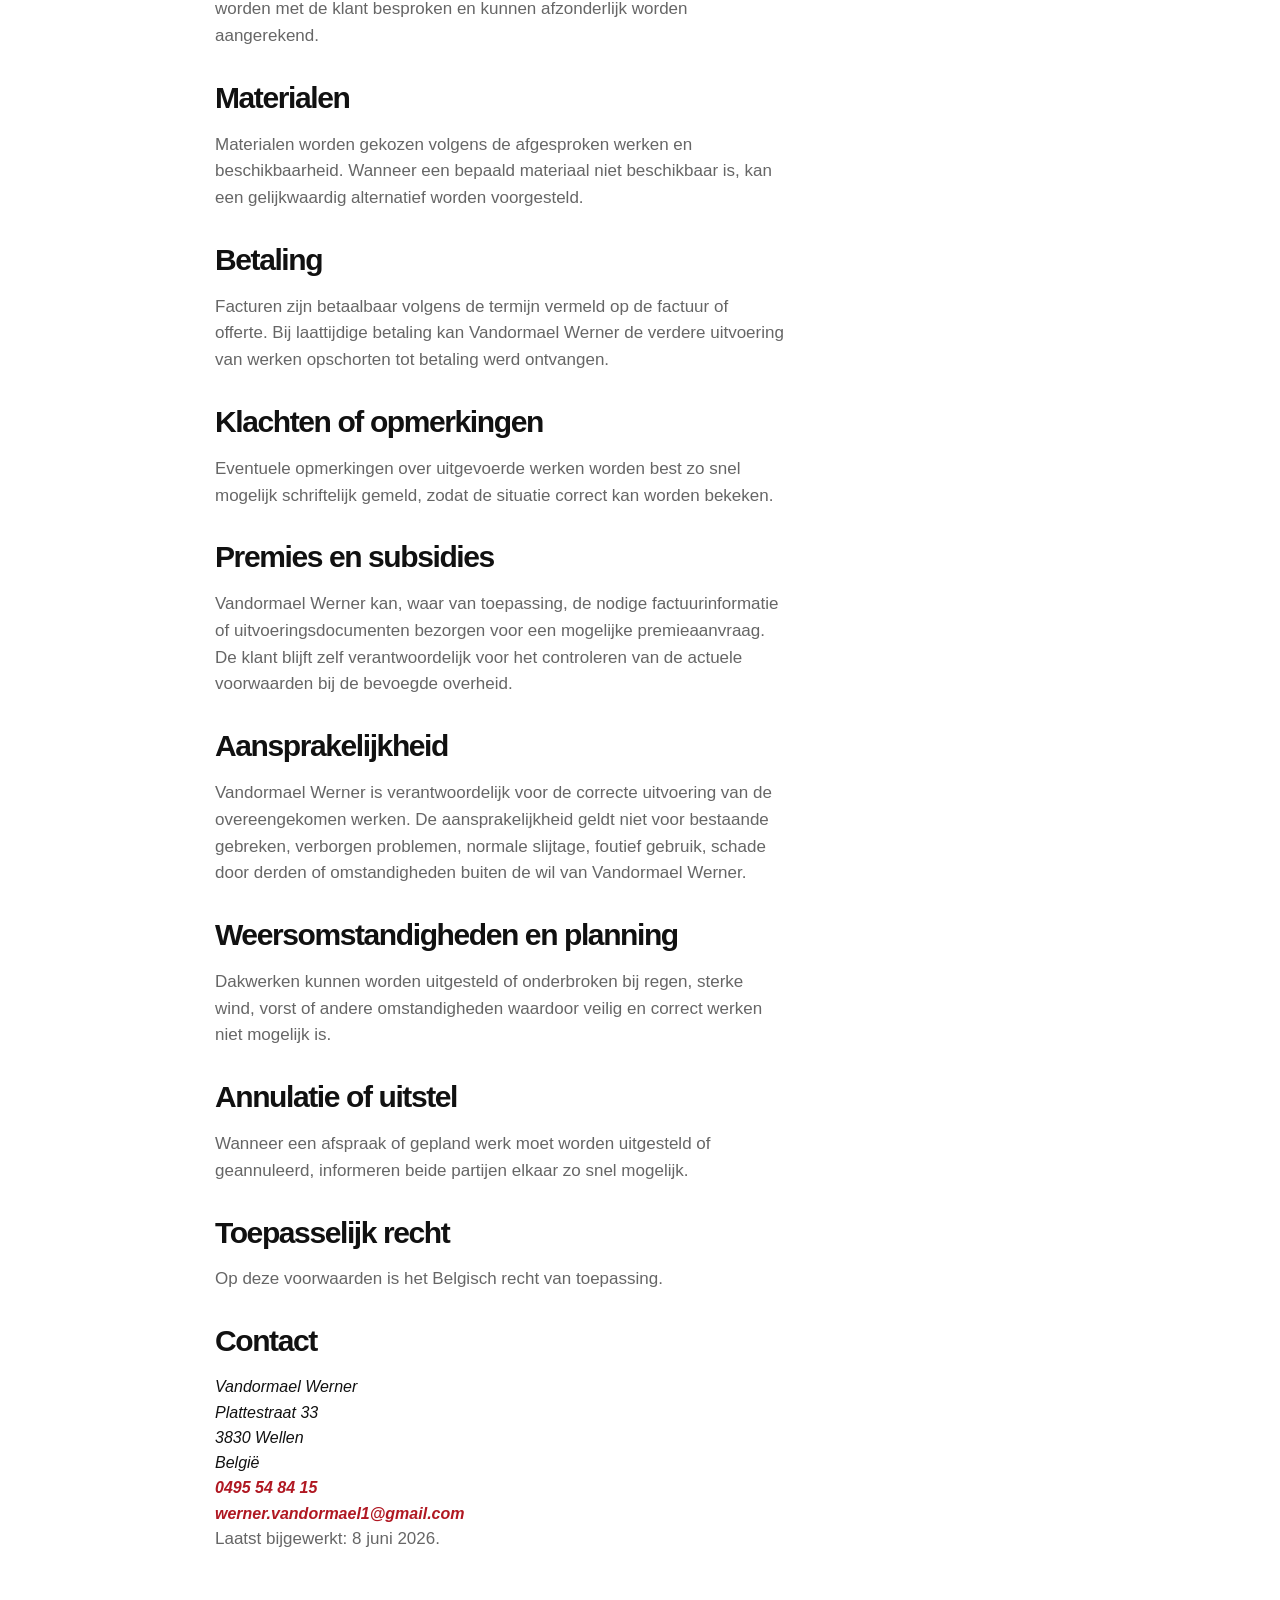
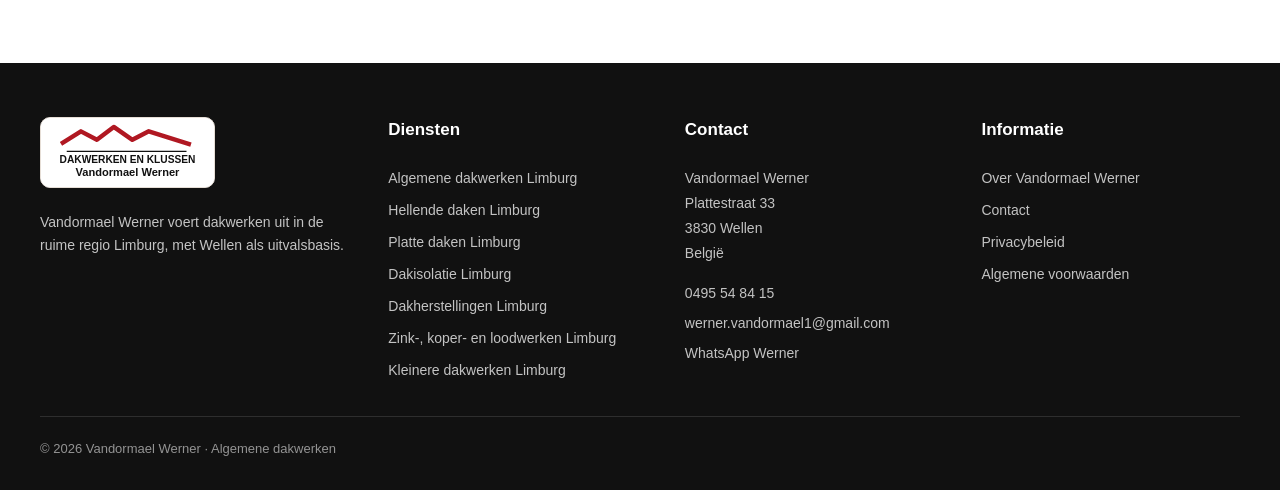
==== commit 692dd166: "Clean repeated templates and align mockup sections" ====
--- a/algemene-voorwaarden/index.html
+++ b/algemene-voorwaarden/index.html
@@ -1 +1 @@
-<!doctype html><html lang="nl-BE"><head><meta charset="utf-8"><meta name="viewport" content="width=device-width,initial-scale=1"><title>Algemene voorwaarden | Vandormael Werner</title><meta name="description" content="Lees de algemene voorwaarden van Vandormael Werner voor dakwerken in Limburg, met informatie over offertes, uitvoering, betaling, klachten en aansprakelijkheid."><meta name="robots" content="index,follow"><link rel="canonical" href="https://wernervandormael.be/algemene-voorwaarden/"><meta property="og:type" content="website"><meta property="og:title" content="Algemene voorwaarden | Vandormael Werner"><meta property="og:description" content="Lees de algemene voorwaarden van Vandormael Werner voor dakwerken in Limburg, met informatie over offertes, uitvoering, betaling, klachten en aansprakelijkheid."><meta property="og:url" content="https://wernervandormael.be/algemene-voorwaarden/"><meta property="og:image" content="https://wernervandormael.be/assets/images/optimized/dakwerker-limburg-bedrijfswagen-dakwerken.jpg"><meta name="twitter:card" content="summary_large_image"><meta name="twitter:title" content="Algemene voorwaarden | Vandormael Werner"><meta name="twitter:description" content="Lees de algemene voorwaarden van Vandormael Werner voor dakwerken in Limburg, met informatie over offertes, uitvoering, betaling, klachten en aansprakelijkheid."><meta name="twitter:image" content="https://wernervandormael.be/assets/images/optimized/dakwerker-limburg-bedrijfswagen-dakwerken.jpg"><meta name="theme-color" content="#b01822"><link rel="manifest" href="../site.webmanifest"><link rel="stylesheet" href="../assets/css/style.css"><script type="application/ld+json">{"@context":"https://schema.org","@graph":[{"@context":"https://schema.org","@type":"RoofingContractor","name":"Vandormael Werner","description":"Vandormael Werner voert dakwerken uit in de ruime regio Limburg, met Wellen als uitvalsbasis.","url":"https://wernervandormael.be/","telephone":"+32495548415","email":"werner.vandormael1@gmail.com","contactPoint":{"@type":"ContactPoint","telephone":"+32495548415","email":"werner.vandormael1@gmail.com","contactType":"customer service","areaServed":"BE","availableLanguage":"nl-BE"},"address":{"@type":"PostalAddress","streetAddress":"Plattestraat 33","postalCode":"3830","addressLocality":"Wellen","addressCountry":"BE"},"areaServed":["Limburg","Wellen"],"serviceType":["Algemene dakwerken","Hellende daken","Platte daken","Dakisolatie","Dakherstellingen","Zink-, koper- en loodwerken","Kleinere dakwerken"]},{"@type":"BreadcrumbList","itemListElement":[{"@type":"ListItem","position":1,"name":"Home","item":"https://wernervandormael.be/"},{"@type":"ListItem","position":2,"name":"Algemene voorwaarden","item":"https://wernervandormael.be/algemene-voorwaarden/"}]}]}</script><script defer src="../assets/js/main.js"></script></head><body><header><nav class="nav container" aria-label="Hoofdnavigatie"><a class="brand" href="../" aria-label="Vandormael Werner home"><img src="../assets/images/vandormael-werner-logo.svg" alt="Vandormael Werner Dakwerken en Klussen" width="390" height="155"></a><button class="menu-toggle" aria-expanded="false" aria-controls="main-menu">Menu</button><div class="menu" id="main-menu"><a href="../">Dakwerken</a><details><summary>Diensten</summary><div class="dropdown"><a href="../dakwerken/limburg/">Algemene dakwerken</a><a href="../hellende-daken/limburg/">Hellende daken</a><a href="../platte-daken/limburg/">Platte daken</a><a href="../dakisolatie/limburg/">Dakisolatie</a><a href="../dakherstellingen/limburg/">Dakherstellingen</a><a href="../zinkwerken-koperwerken-loodwerken/limburg/">Zink-, koper- en loodwerken</a><a href="../kleinere-dakwerken/limburg/">Kleinere dakwerken</a></div></details><a href="../over-vandormael-werner/">Over</a><a href="../contact/">Contact</a></div><a class="btn btn-red nav-call" href="tel:+32495548415">Bel Werner</a></nav></header><main><nav class="breadcrumbs container" aria-label="Broodkruimels"><a href="../">Home</a><span>/</span><span aria-current="page">Algemene voorwaarden</span></nav><section class="page-hero"><div class="container"><span class="eyebrow">Praktische afspraken</span><h1>Algemene voorwaarden</h1><p>Deze algemene voorwaarden zijn van toepassing op offertes, afspraken en uitgevoerde werken door Vandormael Werner, tenzij schriftelijk anders overeengekomen.</p></div></section><section><article class="container prose"><p><strong>Deze pagina bevat praktische standaardvoorwaarden en vormt geen formeel juridisch advies.</strong></p><h2>Toepassing</h2><p>Deze voorwaarden zijn van toepassing op offertes, afspraken, overeenkomsten en uitgevoerde werken door Vandormael Werner, tenzij schriftelijk anders overeengekomen.</p><h2>Offertes en afspraken</h2><p>Offertes of prijsindicaties worden opgesteld op basis van de informatie die op dat moment beschikbaar is. Wanneer de situatie ter plaatse afwijkt van wat vooraf bekend was, kan de voorgestelde aanpak of prijs worden aangepast na overleg met de klant.</p><h2>Uitvoering van de werken</h2><p>De uitvoering hangt onder meer af van de weersomstandigheden, beschikbaarheid van materialen, bereikbaarheid van de werkplaats en de praktische planning.</p><h2>Bereikbaarheid en toegang</h2><p>De klant zorgt voor een veilige en voldoende vrije toegang tot de werkzone en meldt vooraf relevante omstandigheden op of rond de werf.</p><h2>Nutsvoorzieningen</h2><p>Wanneer dit voor de werken nodig is, kunnen elektriciteit en/of water op de locatie worden gebruikt, voor zover beschikbaar en vooraf besproken.</p><h2>Meerwerken</h2><p>Werken die niet in de oorspronkelijke afspraak of offerte zijn opgenomen, worden met de klant besproken en kunnen afzonderlijk worden aangerekend.</p><h2>Materialen</h2><p>Materialen worden gekozen volgens de afgesproken werken en beschikbaarheid. Wanneer een bepaald materiaal niet beschikbaar is, kan een gelijkwaardig alternatief worden voorgesteld.</p><h2>Betaling</h2><p>Facturen zijn betaalbaar volgens de termijn vermeld op de factuur of offerte. Bij laattijdige betaling kan Vandormael Werner de verdere uitvoering van werken opschorten tot betaling werd ontvangen.</p><h2>Klachten of opmerkingen</h2><p>Eventuele opmerkingen over uitgevoerde werken worden best zo snel mogelijk schriftelijk gemeld, zodat de situatie correct kan worden bekeken.</p><h2>Premies en subsidies</h2><p>Vandormael Werner kan, waar van toepassing, de nodige factuurinformatie of uitvoeringsdocumenten bezorgen voor een mogelijke premieaanvraag. De klant blijft zelf verantwoordelijk voor het controleren van de actuele voorwaarden bij de bevoegde overheid.</p><h2>Aansprakelijkheid</h2><p>Vandormael Werner is verantwoordelijk voor de correcte uitvoering van de overeengekomen werken. De aansprakelijkheid geldt niet voor bestaande gebreken, verborgen problemen, normale slijtage, foutief gebruik, schade door derden of omstandigheden buiten de wil van Vandormael Werner.</p><h2>Weersomstandigheden en planning</h2><p>Dakwerken kunnen worden uitgesteld of onderbroken bij regen, sterke wind, vorst of andere omstandigheden waardoor veilig en correct werken niet mogelijk is.</p><h2>Annulatie of uitstel</h2><p>Wanneer een afspraak of gepland werk moet worden uitgesteld of geannuleerd, informeren beide partijen elkaar zo snel mogelijk.</p><h2>Toepasselijk recht</h2><p>Op deze voorwaarden is het Belgisch recht van toepassing.</p><h2>Contact</h2><address>Vandormael Werner<br>Plattestraat 33<br>3830 Wellen<br>België<br><a href="tel:+32495548415">0495 54 84 15</a><br><a href="mailto:werner.vandormael1@gmail.com">werner.vandormael1@gmail.com</a></address><p>Laatst bijgewerkt: 8 juni 2026.</p></article></section></main><footer><div class="footer-grid container"><div><a class="brand brand-footer" href="../"><img src="../assets/images/vandormael-werner-logo.svg" alt="Vandormael Werner Dakwerken en Klussen" width="390" height="155"></a><p>Vandormael Werner voert dakwerken uit in de ruime regio Limburg, met Wellen als uitvalsbasis.</p></div><div><h2>Diensten</h2><a href="../dakwerken/limburg/">Algemene dakwerken Limburg</a><a href="../hellende-daken/limburg/">Hellende daken Limburg</a><a href="../platte-daken/limburg/">Platte daken Limburg</a><a href="../dakisolatie/limburg/">Dakisolatie Limburg</a><a href="../dakherstellingen/limburg/">Dakherstellingen Limburg</a><a href="../zinkwerken-koperwerken-loodwerken/limburg/">Zink-, koper- en loodwerken Limburg</a><a href="../kleinere-dakwerken/limburg/">Kleinere dakwerken Limburg</a></div><div><h2>Contact</h2><address>Vandormael Werner<br>Plattestraat 33<br>3830 Wellen<br>België</address><a href="tel:+32495548415">0495 54 84 15</a><a href="mailto:werner.vandormael1@gmail.com">werner.vandormael1@gmail.com</a><a href="https://wa.me/32495548415?text=Dag%20Werner%2C%20ik%20heb%20een%20vraag%20over%20dakwerken." target="_blank" rel="noopener">WhatsApp Werner</a></div><div><h2>Informatie</h2><a href="../over-vandormael-werner/">Over Vandormael Werner</a><a href="../contact/">Contact</a><a href="../privacybeleid/">Privacybeleid</a><a href="../algemene-voorwaarden/">Algemene voorwaarden</a></div></div><div class="copy container">© 2026 Vandormael Werner · Algemene dakwerken</div></footer><a class="mobile-call btn btn-red" href="tel:+32495548415">Bel Werner</a></body></html>+<!doctype html><html lang="nl-BE"><head><meta charset="utf-8"><meta name="viewport" content="width=device-width,initial-scale=1"><title>Algemene voorwaarden | Vandormael Werner</title><meta name="description" content="Lees de algemene voorwaarden van Vandormael Werner voor dakwerken in Limburg, met informatie over offertes, uitvoering, betaling, klachten en aansprakelijkheid."><meta name="robots" content="index,follow"><link rel="canonical" href="https://wernervandormael.be/algemene-voorwaarden/"><meta property="og:type" content="website"><meta property="og:title" content="Algemene voorwaarden | Vandormael Werner"><meta property="og:description" content="Lees de algemene voorwaarden van Vandormael Werner voor dakwerken in Limburg, met informatie over offertes, uitvoering, betaling, klachten en aansprakelijkheid."><meta property="og:url" content="https://wernervandormael.be/algemene-voorwaarden/"><meta property="og:image" content="https://wernervandormael.be/assets/images/optimized/dakwerker-limburg-bedrijfswagen-dakwerken.jpg"><meta name="twitter:card" content="summary_large_image"><meta name="twitter:title" content="Algemene voorwaarden | Vandormael Werner"><meta name="twitter:description" content="Lees de algemene voorwaarden van Vandormael Werner voor dakwerken in Limburg, met informatie over offertes, uitvoering, betaling, klachten en aansprakelijkheid."><meta name="twitter:image" content="https://wernervandormael.be/assets/images/optimized/dakwerker-limburg-bedrijfswagen-dakwerken.jpg"><meta name="theme-color" content="#b01822"><link rel="manifest" href="../site.webmanifest"><link rel="stylesheet" href="../assets/css/style.css"><script type="application/ld+json">{"@context":"https://schema.org","@graph":[{"@context":"https://schema.org","@type":"RoofingContractor","name":"Vandormael Werner","description":"Vandormael Werner voert dakwerken uit in de ruime regio Limburg, met Wellen als uitvalsbasis.","url":"https://wernervandormael.be/","telephone":"+32495548415","email":"werner.vandormael1@gmail.com","contactPoint":{"@type":"ContactPoint","telephone":"+32495548415","email":"werner.vandormael1@gmail.com","contactType":"customer service","areaServed":"BE","availableLanguage":"nl-BE"},"address":{"@type":"PostalAddress","streetAddress":"Plattestraat 33","postalCode":"3830","addressLocality":"Wellen","addressCountry":"BE"},"areaServed":["Limburg","Wellen"],"serviceType":["Algemene dakwerken","Hellende daken","Platte daken","Dakisolatie","Dakherstellingen","Zink-, koper- en loodwerken","Kleinere dakwerken"]},{"@type":"BreadcrumbList","itemListElement":[{"@type":"ListItem","position":1,"name":"Home","item":"https://wernervandormael.be/"},{"@type":"ListItem","position":2,"name":"Algemene voorwaarden","item":"https://wernervandormael.be/algemene-voorwaarden/"}]}]}</script><script defer src="../assets/js/main.js"></script></head><body><header><nav class="nav container" aria-label="Hoofdnavigatie"><a class="brand" href="../" aria-label="Vandormael Werner home"><img src="../assets/images/vandormael-werner-logo.svg" alt="Vandormael Werner Dakwerken en Klussen" width="390" height="155"></a><button class="menu-toggle" aria-expanded="false" aria-controls="main-menu">Menu</button><div class="menu" id="main-menu"><a href="../">Dakwerken</a><details><summary>Diensten</summary><div class="dropdown"><a href="../dakwerken/limburg/">Algemene dakwerken</a><a href="../hellende-daken/limburg/">Hellende daken</a><a href="../platte-daken/limburg/">Platte daken</a><a href="../dakisolatie/limburg/">Dakisolatie</a><a href="../dakherstellingen/limburg/">Dakherstellingen</a><a href="../zinkwerken-koperwerken-loodwerken/limburg/">Zink-, koper- en loodwerken</a><a href="../kleinere-dakwerken/limburg/">Kleinere dakwerken</a></div></details><a href="../over-vandormael-werner/">Over</a><a href="../contact/">Contact</a></div><a class="btn btn-red nav-call" href="tel:+32495548415">Bel Werner</a></nav></header><main><nav class="breadcrumbs container" aria-label="Broodkruimels"><a href="../">Home</a><span>/</span><span aria-current="page">Algemene voorwaarden</span></nav><section class="page-hero"><div class="container"><span class="eyebrow">Praktische afspraken</span><h1>Algemene voorwaarden</h1><p>Deze algemene voorwaarden zijn van toepassing op offertes, afspraken en uitgevoerde werken door Vandormael Werner, tenzij schriftelijk anders overeengekomen.</p></div></section><section><article class="container prose"><p><strong>Deze pagina bevat praktische standaardvoorwaarden en vormt geen formeel juridisch advies.</strong></p><h2>Toepassing</h2><p>Deze voorwaarden zijn van toepassing op offertes, afspraken, overeenkomsten en uitgevoerde werken door Vandormael Werner, tenzij schriftelijk anders overeengekomen.</p><h2>Offertes en afspraken</h2><p>Offertes of prijsindicaties worden opgesteld op basis van de informatie die op dat moment beschikbaar is. Wanneer de situatie ter plaatse afwijkt van wat vooraf bekend was, kan de voorgestelde aanpak of prijs worden aangepast na overleg met de klant.</p><h2>Uitvoering van de werken</h2><p>De uitvoering hangt onder meer af van de weersomstandigheden, beschikbaarheid van materialen, bereikbaarheid van de werkplaats en de praktische planning.</p><h2>Bereikbaarheid en toegang</h2><p>De klant zorgt voor een veilige en voldoende vrije toegang tot de werkzone en meldt vooraf relevante omstandigheden op of rond de werf.</p><h2>Nutsvoorzieningen</h2><p>Wanneer dit voor de werken nodig is, kunnen elektriciteit en/of water op de locatie worden gebruikt, voor zover beschikbaar en vooraf besproken.</p><h2>Meerwerken</h2><p>Werken die niet in de oorspronkelijke afspraak of offerte zijn opgenomen, worden met de klant besproken en kunnen afzonderlijk worden aangerekend.</p><h2>Materialen</h2><p>Materialen worden gekozen volgens de afgesproken werken en beschikbaarheid. Wanneer een bepaald materiaal niet beschikbaar is, kan een gelijkwaardig alternatief worden voorgesteld.</p><h2>Betaling</h2><p>Facturen zijn betaalbaar volgens de termijn vermeld op de factuur of offerte. Bij laattijdige betaling kan Vandormael Werner de verdere uitvoering van werken opschorten tot betaling werd ontvangen.</p><h2>Klachten of opmerkingen</h2><p>Eventuele opmerkingen over uitgevoerde werken worden best zo snel mogelijk schriftelijk gemeld, zodat de situatie correct kan worden bekeken.</p><h2>Premies en subsidies</h2><p>Vandormael Werner kan, waar van toepassing, de nodige factuurinformatie of uitvoeringsdocumenten bezorgen voor een mogelijke premieaanvraag. De klant blijft zelf verantwoordelijk voor het controleren van de actuele voorwaarden bij de bevoegde overheid.</p><h2>Aansprakelijkheid</h2><p>Vandormael Werner is verantwoordelijk voor de correcte uitvoering van de overeengekomen werken. De aansprakelijkheid geldt niet voor bestaande gebreken, verborgen problemen, normale slijtage, foutief gebruik, schade door derden of omstandigheden buiten de wil van Vandormael Werner.</p><h2>Weersomstandigheden en planning</h2><p>Dakwerken kunnen worden uitgesteld of onderbroken bij regen, sterke wind, vorst of andere omstandigheden waardoor veilig en correct werken niet mogelijk is.</p><h2>Annulatie of uitstel</h2><p>Wanneer een afspraak of gepland werk moet worden uitgesteld of geannuleerd, informeren beide partijen elkaar zo snel mogelijk.</p><h2>Toepasselijk recht</h2><p>Op deze voorwaarden is het Belgisch recht van toepassing.</p><h2>Contact</h2><address>Vandormael Werner<br>Plattestraat 33<br>3830 Wellen<br>België<br><a href="tel:+32495548415">0495 54 84 15</a><br><a href="mailto:werner.vandormael1@gmail.com">werner.vandormael1@gmail.com</a></address><p>Laatst bijgewerkt: 8 juni 2026.</p></article></section></main><footer><div class="footer-grid container"><div><a class="brand brand-footer" href="../"><img src="../assets/images/vandormael-werner-logo.svg" alt="Vandormael Werner Dakwerken en Klussen" width="390" height="155"></a><p>Vandormael Werner voert dakwerken uit in de ruime regio Limburg, met Wellen als uitvalsbasis.</p></div><div><h2>Diensten</h2><a href="../dakwerken/limburg/">Algemene dakwerken Limburg</a><a href="../hellende-daken/limburg/">Hellende daken Limburg</a><a href="../platte-daken/limburg/">Platte daken Limburg</a><a href="../dakisolatie/limburg/">Dakisolatie Limburg</a><a href="../dakherstellingen/limburg/">Dakherstellingen Limburg</a><a href="../zinkwerken-koperwerken-loodwerken/limburg/">Zink-, koper- en loodwerken Limburg</a><a href="../kleinere-dakwerken/limburg/">Kleinere dakwerken Limburg</a></div><div class="footer-contact"><h2>Contact</h2><address><span>Vandormael Werner</span><span>Plattestraat 33</span><span>3830 Wellen</span><span>België</span></address><div class="footer-contact-links"><a href="tel:+32495548415">0495 54 84 15</a><a href="mailto:werner.vandormael1@gmail.com">werner.vandormael1@gmail.com</a><a href="https://wa.me/32495548415?text=Dag%20Werner%2C%20ik%20heb%20een%20vraag%20over%20dakwerken." target="_blank" rel="noopener">WhatsApp Werner</a></div></div><div><h2>Informatie</h2><a href="../over-vandormael-werner/">Over Vandormael Werner</a><a href="../contact/">Contact</a><a href="../privacybeleid/">Privacybeleid</a><a href="../algemene-voorwaarden/">Algemene voorwaarden</a></div></div><div class="copy container">© 2026 Vandormael Werner · Algemene dakwerken</div></footer><a class="mobile-call btn btn-red" href="tel:+32495548415">Bel Werner</a></body></html>
--- a/assets/css/style.css
+++ b/assets/css/style.css
@@ -3,17 +3,17 @@
 header{position:sticky;top:0;background:rgba(255,255,255,.97);backdrop-filter:blur(10px);z-index:60;border-bottom:1px solid var(--line)}.nav{min-height:98px;display:flex;align-items:center;justify-content:space-between;gap:22px}.brand{flex:0 0 auto}.brand img{width:170px;height:auto;object-fit:contain;border:1px solid var(--line);border-radius:8px;background:#fff}.menu{margin-left:auto;display:flex;gap:18px;font-size:13px;font-weight:900;align-items:center}.menu>a:hover,.menu summary:hover{color:var(--red)}.menu details{position:relative}.menu summary{cursor:pointer;list-style:none}.menu summary::-webkit-details-marker{display:none}.dropdown{position:absolute;top:31px;left:-18px;width:270px;padding:12px;background:#fff;border:1px solid var(--line);border-radius:14px;box-shadow:var(--shadow);display:grid;gap:2px}.dropdown a{padding:8px 10px;border-radius:8px}.dropdown a:hover{background:var(--soft);color:var(--red)}.menu-toggle{display:none}
 .btn{display:inline-flex;align-items:center;justify-content:center;border-radius:999px;padding:13px 22px;font-weight:900;border:2px solid transparent;white-space:nowrap;transition:.16s ease;cursor:pointer;font:inherit}.btn:hover{transform:translateY(-1px)}.btn-red{background:var(--red);color:#fff}.btn-red:hover{background:var(--red-dark)}.btn-outline{background:#fff;color:#111;border-color:#111}.btn-white{background:#fff;color:var(--red)}.btn-outline-light{border-color:#fff;color:#fff}.actions{display:flex;flex-wrap:wrap;gap:13px;margin-top:30px}
 .hero{position:relative;min-height:760px;color:#fff;overflow:hidden;display:grid;align-items:center}.hero-bg{position:absolute;inset:0;z-index:-2}.hero-bg img{object-position:center}.hero:after{content:"";position:absolute;inset:0;background:linear-gradient(90deg,rgba(0,0,0,.86),rgba(0,0,0,.62),rgba(0,0,0,.18));z-index:-1}.hero-inner{padding:98px 0 140px}.eyebrow{display:inline-flex;background:var(--red);color:#fff;border-radius:999px;padding:8px 14px;font-size:13px;font-weight:900;text-transform:none;letter-spacing:0}.kicker{color:var(--red);font-weight:900;text-transform:uppercase;letter-spacing:1px;font-size:13px}.hero h1{font-size:clamp(42px,5.8vw,72px);line-height:.98;letter-spacing:-2px;max-width:800px;margin:20px 0 22px}.hero p{font-size:20px;max-width:680px;color:rgba(255,255,255,.9);margin:0}.hero .actions .btn{min-width:220px}
-.trust{max-width:1200px;margin:-72px auto 0;position:relative;z-index:4}.trust-grid{width:100%;display:grid;grid-template-columns:repeat(4,1fr);background:#fff;border:1px solid var(--line);border-radius:28px;box-shadow:var(--shadow);overflow:hidden}.trust strong{padding:30px;color:var(--red);font-size:17px;line-height:1.35;border-right:1px solid var(--line)}.trust strong:last-child{border-right:0}
+.trust{max-width:1200px;margin:-72px auto 0;position:relative;z-index:4}.trust-grid{width:100%;display:grid;grid-template-columns:repeat(3,1fr);background:#fff;border:1px solid var(--line);border-radius:28px;box-shadow:var(--shadow);overflow:hidden}.trust article{padding:32px;border-right:1px solid var(--line)}.trust article:last-child{border-right:0}.trust strong{display:block;color:var(--red);font-size:18px;line-height:1.3;margin-bottom:7px}.trust p{color:var(--muted);margin:0}
 section{padding:92px 0}.soft{background:var(--soft)}.dark{background:var(--charcoal);color:#fff}.section-head{display:flex;justify-content:space-between;align-items:flex-end;gap:28px;margin-bottom:42px}.section-head h2,.split h2,.area h2,.cta h2,.contact-card h2,.prose h2{font-size:clamp(34px,4vw,54px);line-height:1.05;letter-spacing:-1.4px;margin:8px 0 18px}.section-head p,.split p,.area p,.cta p,.prose p{max-width:570px;color:var(--muted);font-size:17px;margin:0 0 18px}.dark .section-head p,.cta p{color:rgba(255,255,255,.75)}
 .service-grid{display:grid;grid-template-columns:repeat(3,1fr);gap:22px}.service-card{background:#fff;border:1px solid var(--line);border-radius:24px;overflow:hidden;box-shadow:0 8px 26px rgba(0,0,0,.06);transition:.18s ease}.service-card:hover{transform:translateY(-4px);box-shadow:var(--shadow)}.service-card picture{height:215px;background:#ddd}.service-card div{padding:25px}.service-card span{font-size:12px;font-weight:900;color:var(--red);text-transform:uppercase;letter-spacing:.7px}.service-card h3{font-size:24px;line-height:1.2;margin:7px 0 10px}.service-card p{color:var(--muted);margin:0 0 16px}.service-card b,.text-link{color:var(--red);font-weight:900}
 .split{display:grid;grid-template-columns:.9fr 1.1fr;gap:52px;align-items:center}.photo{height:560px;border-radius:28px;overflow:hidden;box-shadow:var(--shadow);background:#ddd}.checks{display:grid;gap:12px;margin:25px 0;padding:0}.checks li{list-style:none;display:flex;gap:12px;font-weight:800;min-width:0}.checks li:before{content:"✓";background:var(--red);color:#fff;width:24px;height:24px;border-radius:50%;display:inline-grid;place-items:center;flex:0 0 24px;font-size:14px;margin-top:2px}
 .about-section{grid-template-columns:1fr 1fr}.about-section .photo{height:600px}.smaller-works{grid-template-columns:1.05fr .95fr}.smaller-works h2{font-size:clamp(34px,4vw,54px);line-height:1.05;letter-spacing:-1.4px;margin:8px 0 14px}.smaller-works h3{font-size:21px;line-height:1.3;margin:0 0 14px}.smaller-works p{color:var(--muted);font-size:17px;max-width:570px;margin:0 0 18px}
-.process-pro{display:grid;grid-template-columns:.85fr 1.15fr;gap:56px;align-items:start}.process-intro{position:sticky;top:125px}.process-intro h2{font-size:clamp(34px,4vw,54px);line-height:1.05;letter-spacing:-1.4px;margin:8px 0 18px}.process-intro p{color:var(--muted);font-size:18px;max-width:470px}.process-panel{position:relative;display:grid;gap:18px}.process-line{position:absolute;top:34px;bottom:34px;left:33px;width:3px;background:linear-gradient(var(--red),rgba(176,24,34,.2));z-index:-1}.process-step{display:grid;grid-template-columns:72px 1fr;gap:22px;align-items:center;background:#fff;border:1px solid var(--line);border-radius:24px;padding:24px 26px 24px 22px;min-height:132px;box-shadow:0 9px 28px rgba(0,0,0,.06)}.process-badge{position:relative;width:68px;height:68px;border-radius:22px;background:#f8e9e9;color:var(--red);display:grid;place-items:center}.process-badge span{position:absolute;top:-8px;left:-8px;width:27px;height:27px;border-radius:50%;display:grid;place-items:center;background:#111;color:#fff;font-size:12px;font-weight:900}.process-badge svg{width:30px;height:30px;fill:currentColor}.process-step h3{font-size:20px;line-height:1.2;margin:0 0 8px}.process-step p{color:var(--muted);font-size:15px;margin:0}.area{background:#fff;border:1px solid var(--line);border-radius:28px;padding:34px;box-shadow:0 12px 32px rgba(0,0,0,.06)}
+.process-pro{display:grid;grid-template-columns:.85fr 1.15fr;gap:56px;align-items:start}.process-intro{position:sticky;top:125px}.process-intro h2{font-size:clamp(34px,4vw,54px);line-height:1.05;letter-spacing:-1.4px;margin:8px 0 18px}.process-intro p{color:var(--muted);font-size:18px;max-width:470px}.process-panel{position:relative;display:grid;gap:18px}.process-line{position:absolute;top:34px;bottom:34px;left:33px;width:3px;background:linear-gradient(#111,rgba(17,17,17,.12));z-index:-1}.process-step{display:grid;grid-template-columns:72px 1fr;gap:22px;align-items:center;background:#fff;border:1px solid var(--line);border-radius:24px;padding:24px 26px 24px 22px;min-height:132px;box-shadow:0 9px 28px rgba(0,0,0,.06)}.process-badge{position:relative;width:68px;height:68px;border-radius:50%;background:#111;color:#fff;display:grid;place-items:center}.process-badge span{position:absolute;top:-7px;left:-7px;width:28px;height:28px;border:3px solid #fff;border-radius:50%;display:grid;place-items:center;background:var(--red);color:#fff;font-size:12px;font-weight:900}.process-badge svg{width:29px;height:29px;fill:currentColor}.process-step h3{font-size:20px;line-height:1.2;margin:0 0 8px}.process-step p{color:var(--muted);font-size:15px;margin:0}.area{background:#fff;border:1px solid var(--line);border-radius:28px;padding:34px;box-shadow:0 12px 32px rgba(0,0,0,.06)}
 .project-grid{display:grid;grid-template-columns:repeat(4,1fr);gap:18px}.project{position:relative;height:315px;border-radius:24px;overflow:hidden;background:#333}.project:after{content:"";position:absolute;inset:0;background:linear-gradient(180deg,rgba(0,0,0,.06),rgba(0,0,0,.78))}.project span{position:absolute;left:0;right:0;bottom:0;padding:24px;z-index:2;color:#fff;font-size:21px;line-height:1.2;font-weight:900}
 .narrow,.prose{max-width:850px}.faq{display:grid;gap:12px}.faq details{background:#fff;border:1px solid var(--line);border-radius:16px;padding:18px 20px}.faq summary{cursor:pointer;font-weight:900;font-size:17px}.faq p{color:var(--muted);margin:10px 0 0}
-.cta{background:var(--red);color:#fff}.cta-inner{display:flex;align-items:center;justify-content:space-between;gap:30px}.cta .kicker{color:#fff}.breadcrumbs{padding-top:24px;display:flex;gap:10px;color:var(--muted);font-size:14px}.breadcrumbs a{color:var(--red);font-weight:800}.page-hero{padding:92px 0;background:var(--soft);border-bottom:1px solid var(--line)}.page-hero .eyebrow{margin-bottom:14px}.page-hero h1{max-width:850px;font-size:clamp(42px,5.8vw,68px);line-height:1;letter-spacing:-2px;margin:0 0 20px}.page-hero p{max-width:720px;color:var(--muted);font-size:19px;margin:0}
-.related{display:flex;flex-wrap:wrap;gap:12px}.related a{padding:12px 16px;background:#fff;border:1px solid var(--line);border-radius:999px;font-weight:800;color:var(--red)}.contact-grid{display:grid;grid-template-columns:1fr 1fr;gap:32px;align-items:start}.contact-card{background:#fff;color:#111;border-radius:26px;padding:30px;box-shadow:var(--shadow);border:1px solid var(--line);display:grid;gap:14px}.contact-card address{font-style:normal}.contact-card>a{font-weight:900;color:var(--red)}.contact-card label{display:grid;gap:5px;font-weight:800}.contact-card input,.contact-card textarea,.contact-card select{width:100%;min-height:52px;border:1px solid #e2d9d0;border-radius:14px;padding:14px 16px;font:inherit;font-size:16px;background:#fff}.contact-card textarea{min-height:120px;resize:vertical}.contact-details{display:grid;gap:10px}.contact-details>a,.contact-details>div{display:grid;gap:2px;padding:12px 14px;border:1px solid var(--line);border-radius:14px}.contact-details small,.contact-list small{color:var(--muted);font-size:12px;font-weight:900;text-transform:uppercase;letter-spacing:.6px}.contact-details a strong{color:var(--red)}.contact-hero .checks{max-width:650px}.contact-page{display:grid;gap:36px}.contact-options{display:grid;grid-template-columns:repeat(3,1fr);gap:18px}.contact-option{display:grid;gap:7px;padding:24px;background:#fff;border:1px solid var(--line);border-radius:22px;box-shadow:0 8px 26px rgba(0,0,0,.06)}.contact-option span{color:var(--red);font-weight:900}.contact-option strong{font-size:17px;overflow-wrap:anywhere}.contact-address{padding:28px;background:var(--soft);border:1px solid var(--line);border-radius:22px}.contact-address h2{font-size:28px;margin:6px 0 10px}.contact-address address{font-style:normal;line-height:1.7}.contact-form{max-width:850px;box-shadow:0 12px 36px rgba(0,0,0,.09)}.prose h2{font-size:30px;margin-top:32px}.prose a{color:var(--red);font-weight:800}
-.home-contact .kicker{color:#fff}.home-contact h2{font-size:clamp(34px,4vw,54px);line-height:1.05;letter-spacing:-1.4px;margin:8px 0 18px}.home-contact p{max-width:570px;color:rgba(255,255,255,.75);font-size:17px}.contact-list{display:grid;gap:10px;margin-top:24px}.contact-list a,.contact-list>div{display:grid;gap:2px;padding:12px 14px;border:1px solid rgba(255,255,255,.16);border-radius:14px;color:#fff}.contact-list small{color:rgba(255,255,255,.58)}.contact-list strong{overflow-wrap:anywhere}.home-contact .contact-card p{color:var(--muted)}
-footer{background:#111;color:#fff;padding:54px 0 30px}.footer-grid{display:grid;grid-template-columns:1.2fr 1fr 1fr 1fr;gap:38px}.brand-footer{width:175px}.brand-footer img{width:175px;border-radius:10px;margin-bottom:14px}.footer-grid h2{font-size:17px;margin:0 0 14px}.footer-grid>div{display:grid;align-content:start;gap:9px}.footer-grid p,.footer-grid address,.footer-grid a{color:rgba(255,255,255,.75);font-style:normal;font-size:14px;line-height:1.65;margin:0}.footer-grid a:hover{color:#fff}.copy{margin-top:34px;padding-top:22px;border-top:1px solid rgba(255,255,255,.12);color:rgba(255,255,255,.55);font-size:13px}.mobile-call{display:none}
-@media(max-width:1000px){.menu-toggle{display:block;margin-left:auto;padding:10px 14px;background:#fff;border:1px solid var(--line);border-radius:10px;font-weight:900}.menu{display:none;position:absolute;top:98px;left:20px;right:20px;padding:18px;background:#fff;border:1px solid var(--line);border-radius:16px;box-shadow:var(--shadow)}.menu.open{display:grid}.dropdown{position:static;width:auto;box-shadow:none;margin-top:8px}.nav-call{display:none}.split,.contact-grid,.process-pro{grid-template-columns:1fr}.process-intro{position:static}.service-grid{grid-template-columns:1fr 1fr}.project-grid{grid-template-columns:1fr 1fr}.footer-grid{grid-template-columns:1fr 1fr}.trust-grid{grid-template-columns:1fr 1fr}.contact-options{grid-template-columns:1fr}.trust strong:nth-child(2){border-right:0}.trust strong{border-bottom:1px solid var(--line)}.trust strong:nth-child(3),.trust strong:nth-child(4){border-bottom:0}.cta-inner{display:block}}
-@media(max-width:640px){.nav{min-height:82px}.brand img{width:152px}.menu{top:82px;left:14px;right:14px}.hero{min-height:auto}.hero-inner{padding:62px 0 112px}.hero h1,.page-hero h1{font-size:39px;letter-spacing:-1px}.contact-hero h1{font-size:36px;overflow-wrap:anywhere}.hero p,.page-hero p{font-size:17px}.hero .actions .btn,.actions .btn{width:100%}.trust{margin-top:-62px;padding:0 14px}.trust-grid,.service-grid,.project-grid,.footer-grid{grid-template-columns:1fr}.trust strong{border-right:0!important;border-bottom:1px solid var(--line)!important}.trust strong:last-child{border-bottom:0!important}section,.page-hero{padding:70px 0}.section-head{display:block}.section-head p{margin-top:15px}.photo{height:390px}.project{height:285px}.process-step{grid-template-columns:58px 1fr;gap:15px;padding:20px 18px}.process-badge{width:56px;height:56px;border-radius:18px}.process-badge svg{width:25px;height:25px}.process-line{left:27px}.mobile-call{display:flex;position:fixed;left:16px;right:16px;bottom:16px;z-index:80;box-shadow:0 16px 36px rgba(176,24,34,.32)}body{padding-bottom:82px}}
+.compact-cta-section{padding:62px 0;background:var(--soft)}.compact-cta{display:flex;align-items:center;justify-content:space-between;gap:30px;padding:34px;background:#fff;border:1px solid var(--line);border-radius:26px;box-shadow:0 12px 32px rgba(0,0,0,.06)}.compact-cta h2{font-size:clamp(28px,3vw,40px);line-height:1.08;margin:7px 0 10px}.compact-cta p{max-width:620px;color:var(--muted);margin:0}.compact-cta .actions{margin-top:0}.breadcrumbs{padding-top:24px;display:flex;gap:10px;color:var(--muted);font-size:14px}.breadcrumbs a{color:var(--red);font-weight:800}.page-hero{padding:92px 0;background:var(--soft);border-bottom:1px solid var(--line)}.page-hero .eyebrow{margin-bottom:14px}.page-hero h1{max-width:850px;font-size:clamp(42px,5.8vw,68px);line-height:1;letter-spacing:-2px;margin:0 0 20px}.page-hero p{max-width:720px;color:var(--muted);font-size:19px;margin:0}
+.related{display:flex;flex-wrap:wrap;gap:12px}.related a{padding:12px 16px;background:#fff;border:1px solid var(--line);border-radius:999px;font-weight:800;color:var(--red)}.contact-grid{display:grid;grid-template-columns:1fr 1fr;gap:32px;align-items:start}.contact-card{background:#fff;color:#111;border-radius:26px;padding:30px;box-shadow:var(--shadow);border:1px solid var(--line);display:grid;gap:14px}.contact-card address{font-style:normal}.contact-card>a{font-weight:900;color:var(--red)}.contact-card label{display:grid;gap:5px;font-weight:800}.contact-card input,.contact-card textarea,.contact-card select{width:100%;min-height:52px;border:1px solid #e2d9d0;border-radius:14px;padding:14px 16px;font:inherit;font-size:16px;background:#fff}.contact-card textarea{min-height:120px;resize:vertical}.contact-details{display:grid;gap:10px}.contact-details>a,.contact-details>div{display:grid;gap:2px;padding:12px 14px;border:1px solid var(--line);border-radius:14px}.contact-details small,.contact-list small{color:var(--muted);font-size:12px;font-weight:900;text-transform:uppercase;letter-spacing:.6px}.contact-details a strong{color:var(--red)}.contact-intro{grid-template-columns:1.1fr .9fr;align-items:center}.contact-hero .checks{max-width:650px}.contact-photo{height:620px}.contact-helper{max-width:680px;margin:20px 0 0;color:var(--muted)}.contact-page{display:grid;grid-template-columns:.7fr 1.3fr;gap:36px;align-items:start}.contact-options{display:grid;gap:12px;margin-top:28px}.contact-option{display:grid;gap:5px;padding:18px 20px;background:#fff;border:1px solid var(--line);border-radius:18px;box-shadow:0 8px 26px rgba(0,0,0,.06)}.contact-option span{color:var(--red);font-weight:900}.contact-option strong{font-size:16px;overflow-wrap:anywhere}.contact-address{padding:28px;background:var(--soft);border:1px solid var(--line);border-radius:22px}.contact-address h2{font-size:28px;margin:6px 0 10px}.contact-address address{font-style:normal;line-height:1.7}.contact-form{box-shadow:0 12px 36px rgba(0,0,0,.09)}.prose h2{font-size:30px;margin-top:32px}.prose a{color:var(--red);font-weight:800}
+.home-contact .kicker{color:#fff}.home-contact-inner{max-width:900px}.home-contact h2{font-size:clamp(34px,4vw,54px);line-height:1.05;letter-spacing:-1.4px;margin:8px 0 18px}.home-contact p{max-width:720px;color:rgba(255,255,255,.75);font-size:17px}
+footer{background:#111;color:#fff;padding:54px 0 30px}.footer-grid{display:grid;grid-template-columns:1.2fr 1fr 1fr 1fr;gap:38px}.brand-footer{width:175px}.brand-footer img{width:175px;border-radius:10px;margin-bottom:14px}.footer-grid h2{font-size:17px;margin:0 0 14px}.footer-grid>div{display:grid;align-content:start;gap:9px}.footer-grid p,.footer-grid address,.footer-grid a{color:rgba(255,255,255,.75);font-style:normal;font-size:14px;line-height:1.65;margin:0}.footer-contact address,.footer-contact-links{display:grid;gap:2px}.footer-contact-links{margin-top:8px;gap:7px}.footer-grid a:hover{color:#fff}.copy{margin-top:34px;padding-top:22px;border-top:1px solid rgba(255,255,255,.12);color:rgba(255,255,255,.55);font-size:13px}.mobile-call{display:none}
+@media(max-width:1000px){.menu-toggle{display:block;margin-left:auto;padding:10px 14px;background:#fff;border:1px solid var(--line);border-radius:10px;font-weight:900}.menu{display:none;position:absolute;top:98px;left:20px;right:20px;padding:18px;background:#fff;border:1px solid var(--line);border-radius:16px;box-shadow:var(--shadow)}.menu.open{display:grid}.dropdown{position:static;width:auto;box-shadow:none;margin-top:8px}.nav-call{display:none}.split,.contact-grid,.contact-page,.process-pro{grid-template-columns:1fr}.process-intro{position:static}.service-grid{grid-template-columns:1fr 1fr}.project-grid{grid-template-columns:1fr 1fr}.footer-grid{grid-template-columns:1fr 1fr}.contact-photo{height:480px}.compact-cta{display:block}.compact-cta .actions{margin-top:24px}.trust article{border-right:0;border-bottom:1px solid var(--line)}.trust article:last-child{border-bottom:0}}
+@media(max-width:640px){.nav{min-height:82px}.brand img{width:152px}.menu{top:82px;left:14px;right:14px}.hero{min-height:auto}.hero-inner{padding:62px 0 112px}.hero h1,.page-hero h1{font-size:39px;letter-spacing:-1px}.contact-hero h1{font-size:36px;overflow-wrap:anywhere}.hero p,.page-hero p{font-size:17px}.hero .actions .btn,.actions .btn{width:100%}.trust{margin-top:-62px;padding:0 14px}.trust-grid,.service-grid,.project-grid,.footer-grid{grid-template-columns:1fr}.trust article{padding:25px}section,.page-hero{padding:70px 0}.section-head{display:block}.section-head p{margin-top:15px}.photo{height:390px}.project{height:285px}.process-step{grid-template-columns:58px 1fr;gap:15px;padding:20px 18px}.process-badge{width:56px;height:56px}.process-badge svg{width:25px;height:25px}.process-line{left:27px}.mobile-call{display:flex;position:fixed;left:16px;right:16px;bottom:16px;z-index:80;box-shadow:0 16px 36px rgba(176,24,34,.32)}body{padding-bottom:82px}}
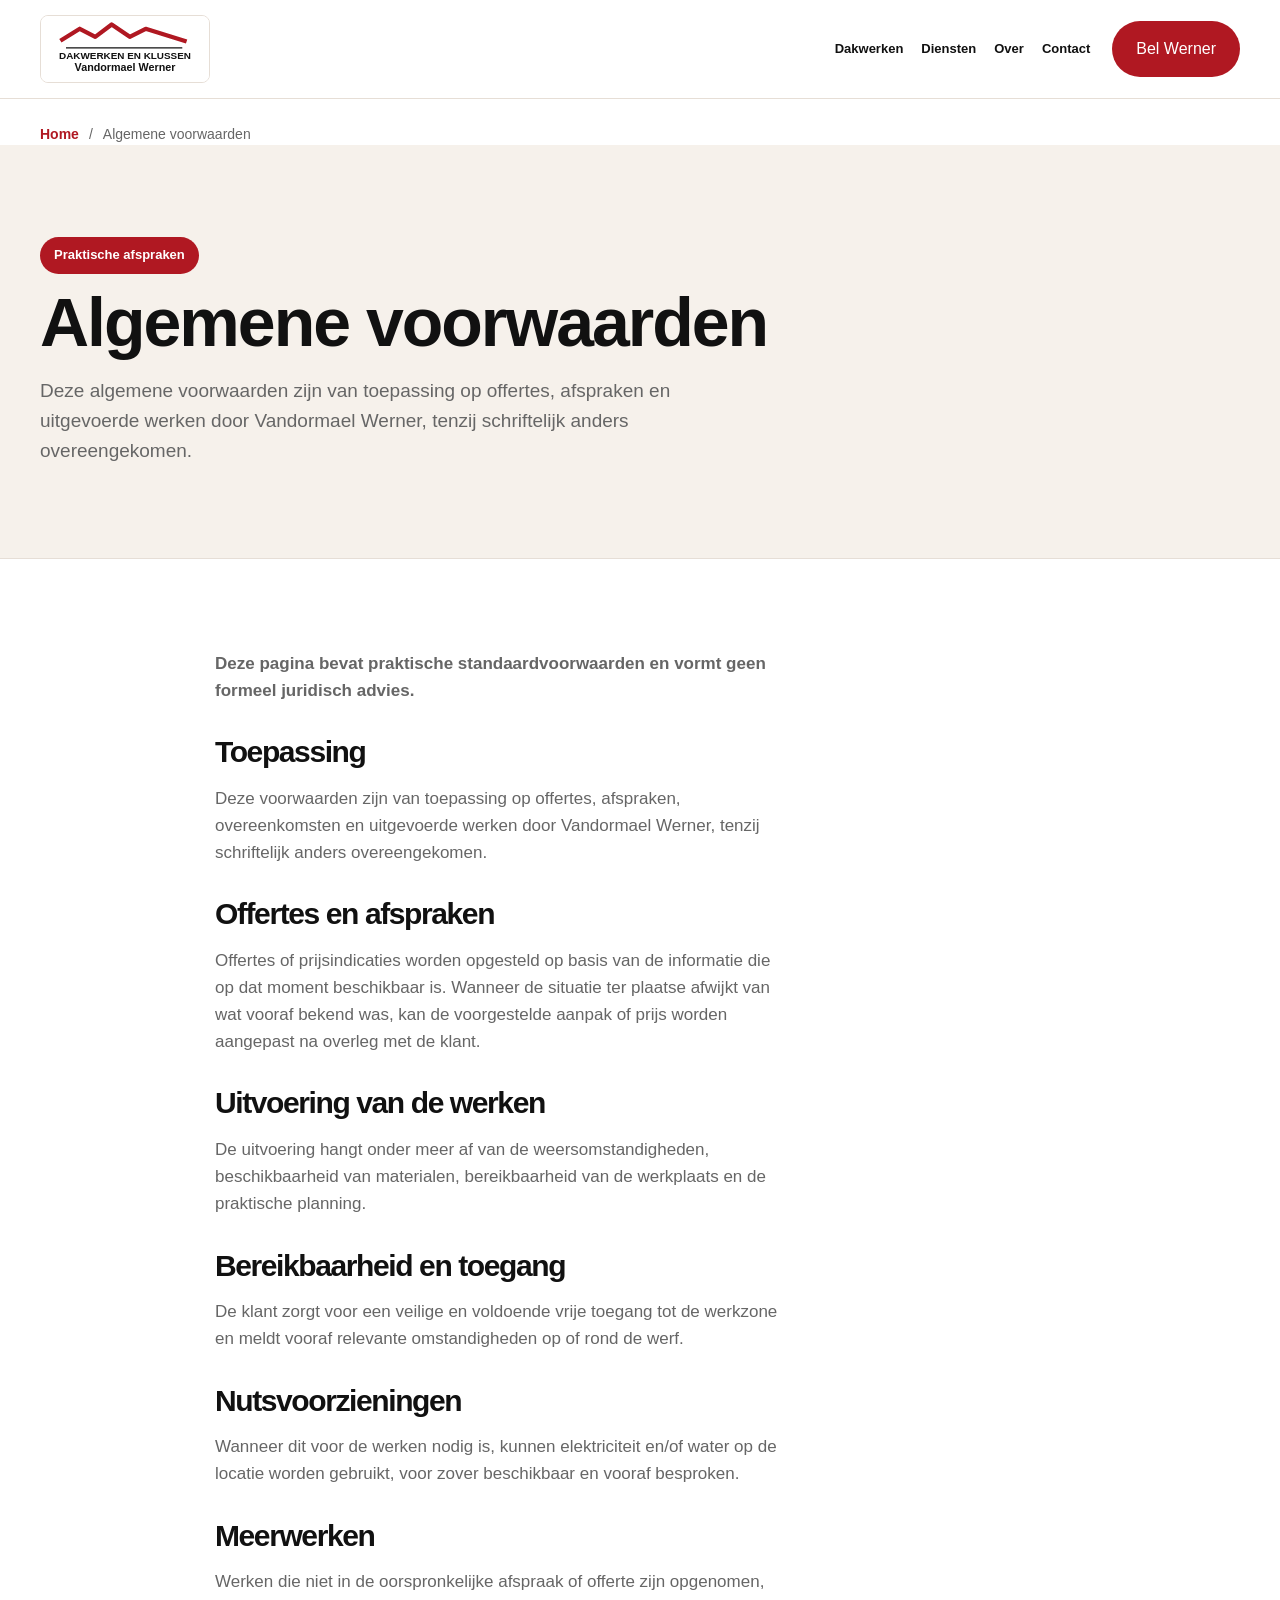
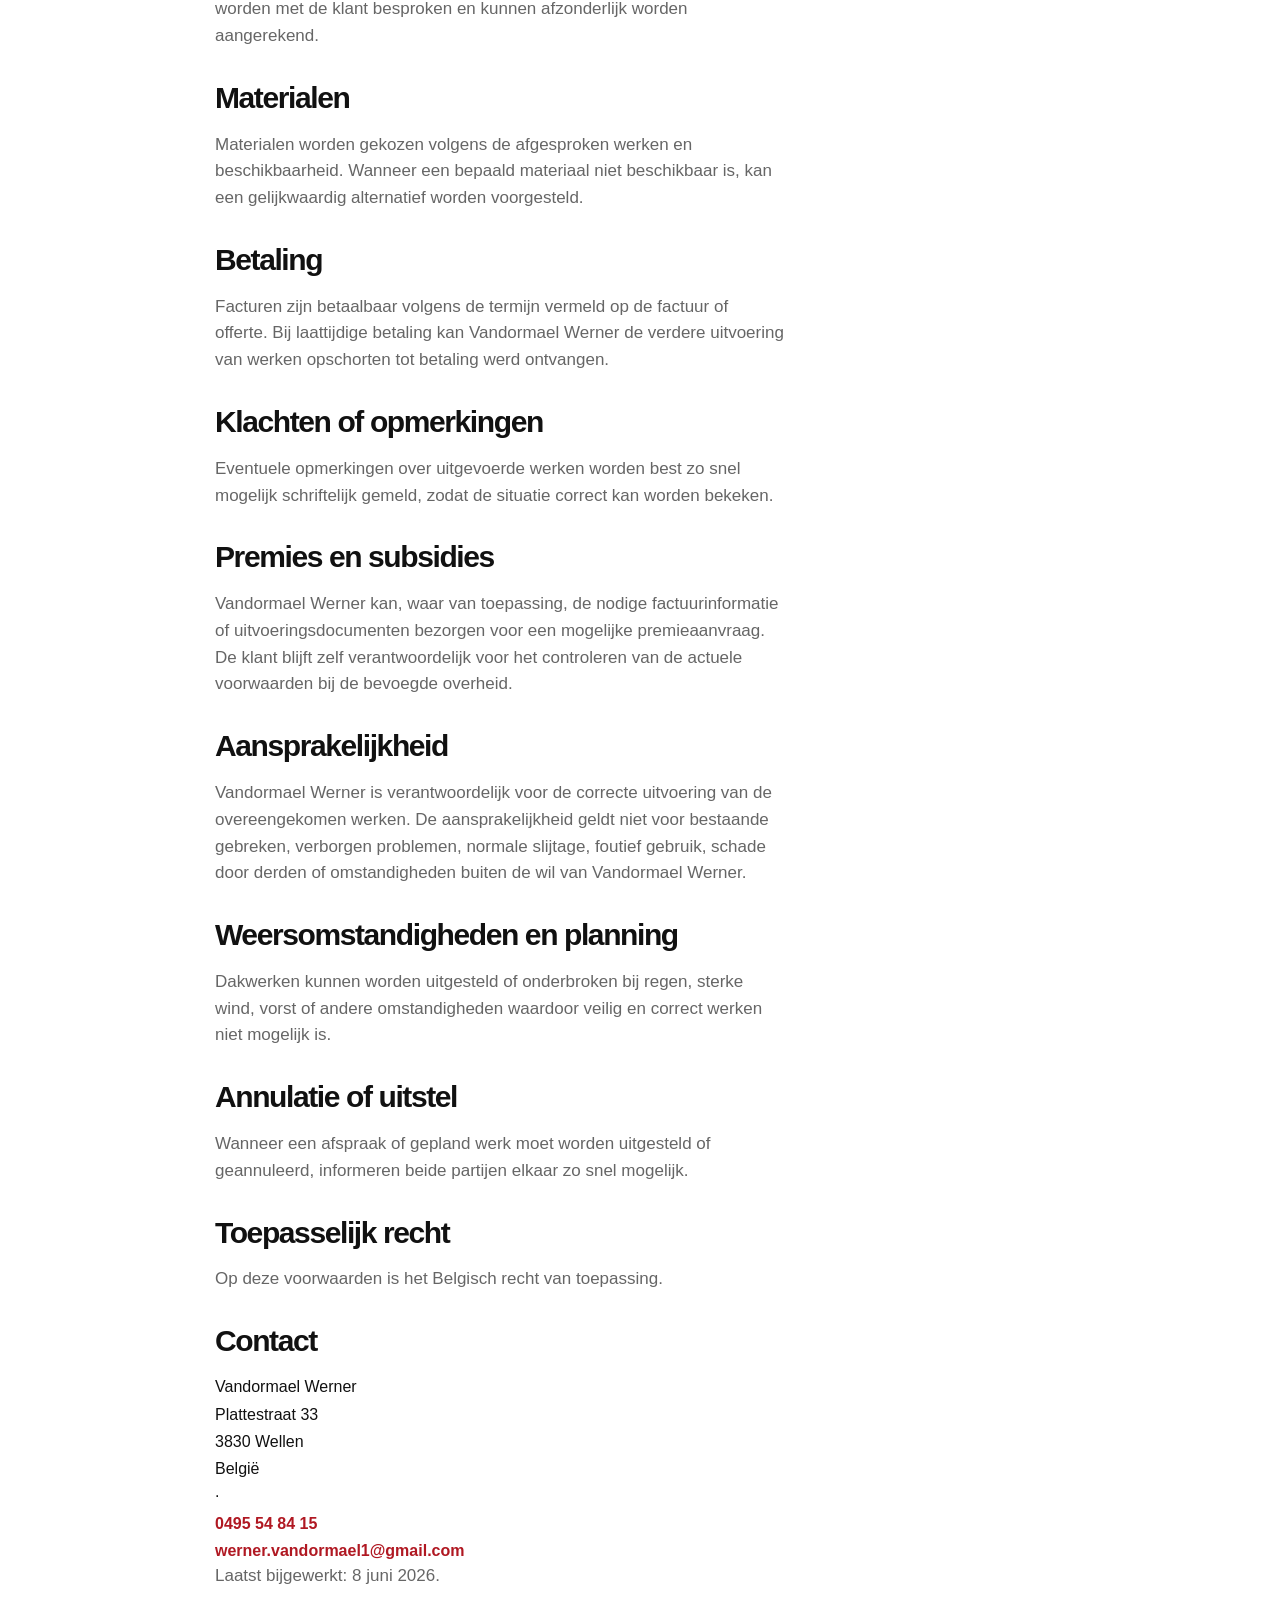
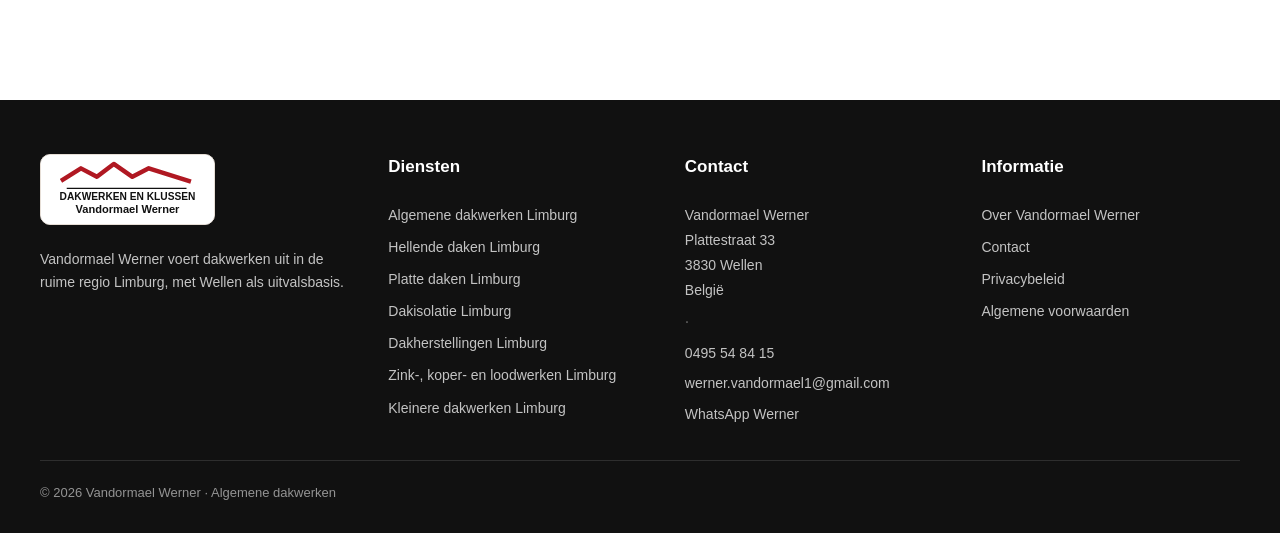
==== commit 2b9a68b6: "Remove remaining old template contact and trust blocks" ====
--- a/algemene-voorwaarden/index.html
+++ b/algemene-voorwaarden/index.html
@@ -1 +1 @@
-<!doctype html><html lang="nl-BE"><head><meta charset="utf-8"><meta name="viewport" content="width=device-width,initial-scale=1"><title>Algemene voorwaarden | Vandormael Werner</title><meta name="description" content="Lees de algemene voorwaarden van Vandormael Werner voor dakwerken in Limburg, met informatie over offertes, uitvoering, betaling, klachten en aansprakelijkheid."><meta name="robots" content="index,follow"><link rel="canonical" href="https://wernervandormael.be/algemene-voorwaarden/"><meta property="og:type" content="website"><meta property="og:title" content="Algemene voorwaarden | Vandormael Werner"><meta property="og:description" content="Lees de algemene voorwaarden van Vandormael Werner voor dakwerken in Limburg, met informatie over offertes, uitvoering, betaling, klachten en aansprakelijkheid."><meta property="og:url" content="https://wernervandormael.be/algemene-voorwaarden/"><meta property="og:image" content="https://wernervandormael.be/assets/images/optimized/dakwerker-limburg-bedrijfswagen-dakwerken.jpg"><meta name="twitter:card" content="summary_large_image"><meta name="twitter:title" content="Algemene voorwaarden | Vandormael Werner"><meta name="twitter:description" content="Lees de algemene voorwaarden van Vandormael Werner voor dakwerken in Limburg, met informatie over offertes, uitvoering, betaling, klachten en aansprakelijkheid."><meta name="twitter:image" content="https://wernervandormael.be/assets/images/optimized/dakwerker-limburg-bedrijfswagen-dakwerken.jpg"><meta name="theme-color" content="#b01822"><link rel="manifest" href="../site.webmanifest"><link rel="stylesheet" href="../assets/css/style.css"><script type="application/ld+json">{"@context":"https://schema.org","@graph":[{"@context":"https://schema.org","@type":"RoofingContractor","name":"Vandormael Werner","description":"Vandormael Werner voert dakwerken uit in de ruime regio Limburg, met Wellen als uitvalsbasis.","url":"https://wernervandormael.be/","telephone":"+32495548415","email":"werner.vandormael1@gmail.com","contactPoint":{"@type":"ContactPoint","telephone":"+32495548415","email":"werner.vandormael1@gmail.com","contactType":"customer service","areaServed":"BE","availableLanguage":"nl-BE"},"address":{"@type":"PostalAddress","streetAddress":"Plattestraat 33","postalCode":"3830","addressLocality":"Wellen","addressCountry":"BE"},"areaServed":["Limburg","Wellen"],"serviceType":["Algemene dakwerken","Hellende daken","Platte daken","Dakisolatie","Dakherstellingen","Zink-, koper- en loodwerken","Kleinere dakwerken"]},{"@type":"BreadcrumbList","itemListElement":[{"@type":"ListItem","position":1,"name":"Home","item":"https://wernervandormael.be/"},{"@type":"ListItem","position":2,"name":"Algemene voorwaarden","item":"https://wernervandormael.be/algemene-voorwaarden/"}]}]}</script><script defer src="../assets/js/main.js"></script></head><body><header><nav class="nav container" aria-label="Hoofdnavigatie"><a class="brand" href="../" aria-label="Vandormael Werner home"><img src="../assets/images/vandormael-werner-logo.svg" alt="Vandormael Werner Dakwerken en Klussen" width="390" height="155"></a><button class="menu-toggle" aria-expanded="false" aria-controls="main-menu">Menu</button><div class="menu" id="main-menu"><a href="../">Dakwerken</a><details><summary>Diensten</summary><div class="dropdown"><a href="../dakwerken/limburg/">Algemene dakwerken</a><a href="../hellende-daken/limburg/">Hellende daken</a><a href="../platte-daken/limburg/">Platte daken</a><a href="../dakisolatie/limburg/">Dakisolatie</a><a href="../dakherstellingen/limburg/">Dakherstellingen</a><a href="../zinkwerken-koperwerken-loodwerken/limburg/">Zink-, koper- en loodwerken</a><a href="../kleinere-dakwerken/limburg/">Kleinere dakwerken</a></div></details><a href="../over-vandormael-werner/">Over</a><a href="../contact/">Contact</a></div><a class="btn btn-red nav-call" href="tel:+32495548415">Bel Werner</a></nav></header><main><nav class="breadcrumbs container" aria-label="Broodkruimels"><a href="../">Home</a><span>/</span><span aria-current="page">Algemene voorwaarden</span></nav><section class="page-hero"><div class="container"><span class="eyebrow">Praktische afspraken</span><h1>Algemene voorwaarden</h1><p>Deze algemene voorwaarden zijn van toepassing op offertes, afspraken en uitgevoerde werken door Vandormael Werner, tenzij schriftelijk anders overeengekomen.</p></div></section><section><article class="container prose"><p><strong>Deze pagina bevat praktische standaardvoorwaarden en vormt geen formeel juridisch advies.</strong></p><h2>Toepassing</h2><p>Deze voorwaarden zijn van toepassing op offertes, afspraken, overeenkomsten en uitgevoerde werken door Vandormael Werner, tenzij schriftelijk anders overeengekomen.</p><h2>Offertes en afspraken</h2><p>Offertes of prijsindicaties worden opgesteld op basis van de informatie die op dat moment beschikbaar is. Wanneer de situatie ter plaatse afwijkt van wat vooraf bekend was, kan de voorgestelde aanpak of prijs worden aangepast na overleg met de klant.</p><h2>Uitvoering van de werken</h2><p>De uitvoering hangt onder meer af van de weersomstandigheden, beschikbaarheid van materialen, bereikbaarheid van de werkplaats en de praktische planning.</p><h2>Bereikbaarheid en toegang</h2><p>De klant zorgt voor een veilige en voldoende vrije toegang tot de werkzone en meldt vooraf relevante omstandigheden op of rond de werf.</p><h2>Nutsvoorzieningen</h2><p>Wanneer dit voor de werken nodig is, kunnen elektriciteit en/of water op de locatie worden gebruikt, voor zover beschikbaar en vooraf besproken.</p><h2>Meerwerken</h2><p>Werken die niet in de oorspronkelijke afspraak of offerte zijn opgenomen, worden met de klant besproken en kunnen afzonderlijk worden aangerekend.</p><h2>Materialen</h2><p>Materialen worden gekozen volgens de afgesproken werken en beschikbaarheid. Wanneer een bepaald materiaal niet beschikbaar is, kan een gelijkwaardig alternatief worden voorgesteld.</p><h2>Betaling</h2><p>Facturen zijn betaalbaar volgens de termijn vermeld op de factuur of offerte. Bij laattijdige betaling kan Vandormael Werner de verdere uitvoering van werken opschorten tot betaling werd ontvangen.</p><h2>Klachten of opmerkingen</h2><p>Eventuele opmerkingen over uitgevoerde werken worden best zo snel mogelijk schriftelijk gemeld, zodat de situatie correct kan worden bekeken.</p><h2>Premies en subsidies</h2><p>Vandormael Werner kan, waar van toepassing, de nodige factuurinformatie of uitvoeringsdocumenten bezorgen voor een mogelijke premieaanvraag. De klant blijft zelf verantwoordelijk voor het controleren van de actuele voorwaarden bij de bevoegde overheid.</p><h2>Aansprakelijkheid</h2><p>Vandormael Werner is verantwoordelijk voor de correcte uitvoering van de overeengekomen werken. De aansprakelijkheid geldt niet voor bestaande gebreken, verborgen problemen, normale slijtage, foutief gebruik, schade door derden of omstandigheden buiten de wil van Vandormael Werner.</p><h2>Weersomstandigheden en planning</h2><p>Dakwerken kunnen worden uitgesteld of onderbroken bij regen, sterke wind, vorst of andere omstandigheden waardoor veilig en correct werken niet mogelijk is.</p><h2>Annulatie of uitstel</h2><p>Wanneer een afspraak of gepland werk moet worden uitgesteld of geannuleerd, informeren beide partijen elkaar zo snel mogelijk.</p><h2>Toepasselijk recht</h2><p>Op deze voorwaarden is het Belgisch recht van toepassing.</p><h2>Contact</h2><address>Vandormael Werner<br>Plattestraat 33<br>3830 Wellen<br>België<br><a href="tel:+32495548415">0495 54 84 15</a><br><a href="mailto:werner.vandormael1@gmail.com">werner.vandormael1@gmail.com</a></address><p>Laatst bijgewerkt: 8 juni 2026.</p></article></section></main><footer><div class="footer-grid container"><div><a class="brand brand-footer" href="../"><img src="../assets/images/vandormael-werner-logo.svg" alt="Vandormael Werner Dakwerken en Klussen" width="390" height="155"></a><p>Vandormael Werner voert dakwerken uit in de ruime regio Limburg, met Wellen als uitvalsbasis.</p></div><div><h2>Diensten</h2><a href="../dakwerken/limburg/">Algemene dakwerken Limburg</a><a href="../hellende-daken/limburg/">Hellende daken Limburg</a><a href="../platte-daken/limburg/">Platte daken Limburg</a><a href="../dakisolatie/limburg/">Dakisolatie Limburg</a><a href="../dakherstellingen/limburg/">Dakherstellingen Limburg</a><a href="../zinkwerken-koperwerken-loodwerken/limburg/">Zink-, koper- en loodwerken Limburg</a><a href="../kleinere-dakwerken/limburg/">Kleinere dakwerken Limburg</a></div><div class="footer-contact"><h2>Contact</h2><address><span>Vandormael Werner</span><span>Plattestraat 33</span><span>3830 Wellen</span><span>België</span></address><div class="footer-contact-links"><a href="tel:+32495548415">0495 54 84 15</a><a href="mailto:werner.vandormael1@gmail.com">werner.vandormael1@gmail.com</a><a href="https://wa.me/32495548415?text=Dag%20Werner%2C%20ik%20heb%20een%20vraag%20over%20dakwerken." target="_blank" rel="noopener">WhatsApp Werner</a></div></div><div><h2>Informatie</h2><a href="../over-vandormael-werner/">Over Vandormael Werner</a><a href="../contact/">Contact</a><a href="../privacybeleid/">Privacybeleid</a><a href="../algemene-voorwaarden/">Algemene voorwaarden</a></div></div><div class="copy container">© 2026 Vandormael Werner · Algemene dakwerken</div></footer><a class="mobile-call btn btn-red" href="tel:+32495548415">Bel Werner</a></body></html>+<!doctype html><html lang="nl-BE"><head><meta charset="utf-8"><meta name="viewport" content="width=device-width,initial-scale=1"><title>Algemene voorwaarden | Vandormael Werner</title><meta name="description" content="Lees de algemene voorwaarden van Vandormael Werner voor dakwerken in Limburg, met informatie over offertes, uitvoering, betaling, klachten en aansprakelijkheid."><meta name="robots" content="index,follow"><link rel="canonical" href="https://wernervandormael.be/algemene-voorwaarden/"><meta property="og:type" content="website"><meta property="og:title" content="Algemene voorwaarden | Vandormael Werner"><meta property="og:description" content="Lees de algemene voorwaarden van Vandormael Werner voor dakwerken in Limburg, met informatie over offertes, uitvoering, betaling, klachten en aansprakelijkheid."><meta property="og:url" content="https://wernervandormael.be/algemene-voorwaarden/"><meta property="og:image" content="https://wernervandormael.be/assets/images/optimized/dakwerker-limburg-bedrijfswagen-dakwerken.jpg"><meta name="twitter:card" content="summary_large_image"><meta name="twitter:title" content="Algemene voorwaarden | Vandormael Werner"><meta name="twitter:description" content="Lees de algemene voorwaarden van Vandormael Werner voor dakwerken in Limburg, met informatie over offertes, uitvoering, betaling, klachten en aansprakelijkheid."><meta name="twitter:image" content="https://wernervandormael.be/assets/images/optimized/dakwerker-limburg-bedrijfswagen-dakwerken.jpg"><meta name="theme-color" content="#b01822"><link rel="manifest" href="../site.webmanifest"><link rel="stylesheet" href="../assets/css/style.css"><script type="application/ld+json">{"@context":"https://schema.org","@graph":[{"@context":"https://schema.org","@type":"RoofingContractor","name":"Vandormael Werner","description":"Vandormael Werner voert dakwerken uit in de ruime regio Limburg, met Wellen als uitvalsbasis.","url":"https://wernervandormael.be/","telephone":"+32495548415","email":"werner.vandormael1@gmail.com","contactPoint":{"@type":"ContactPoint","telephone":"+32495548415","email":"werner.vandormael1@gmail.com","contactType":"customer service","areaServed":"BE","availableLanguage":"nl-BE"},"address":{"@type":"PostalAddress","streetAddress":"Plattestraat 33","postalCode":"3830","addressLocality":"Wellen","addressCountry":"BE"},"areaServed":["Limburg","Wellen"],"serviceType":["Algemene dakwerken","Hellende daken","Platte daken","Dakisolatie","Dakherstellingen","Zink-, koper- en loodwerken","Kleinere dakwerken"]},{"@type":"BreadcrumbList","itemListElement":[{"@type":"ListItem","position":1,"name":"Home","item":"https://wernervandormael.be/"},{"@type":"ListItem","position":2,"name":"Algemene voorwaarden","item":"https://wernervandormael.be/algemene-voorwaarden/"}]}]}</script><script defer src="../assets/js/main.js"></script></head><body><header><nav class="nav container" aria-label="Hoofdnavigatie"><a class="brand" href="../" aria-label="Vandormael Werner home"><img src="../assets/images/vandormael-werner-logo.svg" alt="Vandormael Werner Dakwerken en Klussen" width="390" height="155"></a><button class="menu-toggle" aria-expanded="false" aria-controls="main-menu">Menu</button><div class="menu" id="main-menu"><a href="../">Dakwerken</a><details><summary>Diensten</summary><div class="dropdown"><a href="../dakwerken/limburg/">Algemene dakwerken</a><a href="../hellende-daken/limburg/">Hellende daken</a><a href="../platte-daken/limburg/">Platte daken</a><a href="../dakisolatie/limburg/">Dakisolatie</a><a href="../dakherstellingen/limburg/">Dakherstellingen</a><a href="../zinkwerken-koperwerken-loodwerken/limburg/">Zink-, koper- en loodwerken</a><a href="../kleinere-dakwerken/limburg/">Kleinere dakwerken</a></div></details><a href="../over-vandormael-werner/">Over</a><a href="../contact/">Contact</a></div><a class="btn btn-red nav-call" href="tel:+32495548415">Bel Werner</a></nav></header><main><nav class="breadcrumbs container" aria-label="Broodkruimels"><a href="../">Home</a><span>/</span><span aria-current="page">Algemene voorwaarden</span></nav><section class="page-hero"><div class="container"><span class="eyebrow">Praktische afspraken</span><h1>Algemene voorwaarden</h1><p>Deze algemene voorwaarden zijn van toepassing op offertes, afspraken en uitgevoerde werken door Vandormael Werner, tenzij schriftelijk anders overeengekomen.</p></div></section><section><article class="container prose"><p><strong>Deze pagina bevat praktische standaardvoorwaarden en vormt geen formeel juridisch advies.</strong></p><h2>Toepassing</h2><p>Deze voorwaarden zijn van toepassing op offertes, afspraken, overeenkomsten en uitgevoerde werken door Vandormael Werner, tenzij schriftelijk anders overeengekomen.</p><h2>Offertes en afspraken</h2><p>Offertes of prijsindicaties worden opgesteld op basis van de informatie die op dat moment beschikbaar is. Wanneer de situatie ter plaatse afwijkt van wat vooraf bekend was, kan de voorgestelde aanpak of prijs worden aangepast na overleg met de klant.</p><h2>Uitvoering van de werken</h2><p>De uitvoering hangt onder meer af van de weersomstandigheden, beschikbaarheid van materialen, bereikbaarheid van de werkplaats en de praktische planning.</p><h2>Bereikbaarheid en toegang</h2><p>De klant zorgt voor een veilige en voldoende vrije toegang tot de werkzone en meldt vooraf relevante omstandigheden op of rond de werf.</p><h2>Nutsvoorzieningen</h2><p>Wanneer dit voor de werken nodig is, kunnen elektriciteit en/of water op de locatie worden gebruikt, voor zover beschikbaar en vooraf besproken.</p><h2>Meerwerken</h2><p>Werken die niet in de oorspronkelijke afspraak of offerte zijn opgenomen, worden met de klant besproken en kunnen afzonderlijk worden aangerekend.</p><h2>Materialen</h2><p>Materialen worden gekozen volgens de afgesproken werken en beschikbaarheid. Wanneer een bepaald materiaal niet beschikbaar is, kan een gelijkwaardig alternatief worden voorgesteld.</p><h2>Betaling</h2><p>Facturen zijn betaalbaar volgens de termijn vermeld op de factuur of offerte. Bij laattijdige betaling kan Vandormael Werner de verdere uitvoering van werken opschorten tot betaling werd ontvangen.</p><h2>Klachten of opmerkingen</h2><p>Eventuele opmerkingen over uitgevoerde werken worden best zo snel mogelijk schriftelijk gemeld, zodat de situatie correct kan worden bekeken.</p><h2>Premies en subsidies</h2><p>Vandormael Werner kan, waar van toepassing, de nodige factuurinformatie of uitvoeringsdocumenten bezorgen voor een mogelijke premieaanvraag. De klant blijft zelf verantwoordelijk voor het controleren van de actuele voorwaarden bij de bevoegde overheid.</p><h2>Aansprakelijkheid</h2><p>Vandormael Werner is verantwoordelijk voor de correcte uitvoering van de overeengekomen werken. De aansprakelijkheid geldt niet voor bestaande gebreken, verborgen problemen, normale slijtage, foutief gebruik, schade door derden of omstandigheden buiten de wil van Vandormael Werner.</p><h2>Weersomstandigheden en planning</h2><p>Dakwerken kunnen worden uitgesteld of onderbroken bij regen, sterke wind, vorst of andere omstandigheden waardoor veilig en correct werken niet mogelijk is.</p><h2>Annulatie of uitstel</h2><p>Wanneer een afspraak of gepland werk moet worden uitgesteld of geannuleerd, informeren beide partijen elkaar zo snel mogelijk.</p><h2>Toepasselijk recht</h2><p>Op deze voorwaarden is het Belgisch recht van toepassing.</p><h2>Contact</h2><address class="legal-contact"><span>Vandormael Werner</span><span>Plattestraat 33</span><span>3830 Wellen</span><span>België</span><span aria-hidden="true">·</span><a href="tel:+32495548415">0495 54 84 15</a><a href="mailto:werner.vandormael1@gmail.com">werner.vandormael1@gmail.com</a></address><p>Laatst bijgewerkt: 8 juni 2026.</p></article></section></main><footer><div class="footer-grid container"><div><a class="brand brand-footer" href="../"><img src="../assets/images/vandormael-werner-logo.svg" alt="Vandormael Werner Dakwerken en Klussen" width="390" height="155"></a><p>Vandormael Werner voert dakwerken uit in de ruime regio Limburg, met Wellen als uitvalsbasis.</p></div><div><h2>Diensten</h2><a href="../dakwerken/limburg/">Algemene dakwerken Limburg</a><a href="../hellende-daken/limburg/">Hellende daken Limburg</a><a href="../platte-daken/limburg/">Platte daken Limburg</a><a href="../dakisolatie/limburg/">Dakisolatie Limburg</a><a href="../dakherstellingen/limburg/">Dakherstellingen Limburg</a><a href="../zinkwerken-koperwerken-loodwerken/limburg/">Zink-, koper- en loodwerken Limburg</a><a href="../kleinere-dakwerken/limburg/">Kleinere dakwerken Limburg</a></div><div class="footer-contact"><h2>Contact</h2><address><span>Vandormael Werner</span><span>Plattestraat 33</span><span>3830 Wellen</span><span>België</span></address><span class="footer-contact-divider" aria-hidden="true">·</span><div class="footer-contact-links"><a href="tel:+32495548415">0495 54 84 15</a><a href="mailto:werner.vandormael1@gmail.com">werner.vandormael1@gmail.com</a><a href="https://wa.me/32495548415?text=Dag%20Werner%2C%20ik%20heb%20een%20vraag%20over%20dakwerken." target="_blank" rel="noopener">WhatsApp Werner</a></div></div><div><h2>Informatie</h2><a href="../over-vandormael-werner/">Over Vandormael Werner</a><a href="../contact/">Contact</a><a href="../privacybeleid/">Privacybeleid</a><a href="../algemene-voorwaarden/">Algemene voorwaarden</a></div></div><div class="copy container">© 2026 Vandormael Werner · Algemene dakwerken</div></footer><a class="mobile-call btn btn-red" href="tel:+32495548415">Bel Werner</a></body></html>
--- a/assets/css/style.css
+++ b/assets/css/style.css
@@ -12,8 +12,8 @@
 .project-grid{display:grid;grid-template-columns:repeat(4,1fr);gap:18px}.project{position:relative;height:315px;border-radius:24px;overflow:hidden;background:#333}.project:after{content:"";position:absolute;inset:0;background:linear-gradient(180deg,rgba(0,0,0,.06),rgba(0,0,0,.78))}.project span{position:absolute;left:0;right:0;bottom:0;padding:24px;z-index:2;color:#fff;font-size:21px;line-height:1.2;font-weight:900}
 .narrow,.prose{max-width:850px}.faq{display:grid;gap:12px}.faq details{background:#fff;border:1px solid var(--line);border-radius:16px;padding:18px 20px}.faq summary{cursor:pointer;font-weight:900;font-size:17px}.faq p{color:var(--muted);margin:10px 0 0}
 .compact-cta-section{padding:62px 0;background:var(--soft)}.compact-cta{display:flex;align-items:center;justify-content:space-between;gap:30px;padding:34px;background:#fff;border:1px solid var(--line);border-radius:26px;box-shadow:0 12px 32px rgba(0,0,0,.06)}.compact-cta h2{font-size:clamp(28px,3vw,40px);line-height:1.08;margin:7px 0 10px}.compact-cta p{max-width:620px;color:var(--muted);margin:0}.compact-cta .actions{margin-top:0}.breadcrumbs{padding-top:24px;display:flex;gap:10px;color:var(--muted);font-size:14px}.breadcrumbs a{color:var(--red);font-weight:800}.page-hero{padding:92px 0;background:var(--soft);border-bottom:1px solid var(--line)}.page-hero .eyebrow{margin-bottom:14px}.page-hero h1{max-width:850px;font-size:clamp(42px,5.8vw,68px);line-height:1;letter-spacing:-2px;margin:0 0 20px}.page-hero p{max-width:720px;color:var(--muted);font-size:19px;margin:0}
-.related{display:flex;flex-wrap:wrap;gap:12px}.related a{padding:12px 16px;background:#fff;border:1px solid var(--line);border-radius:999px;font-weight:800;color:var(--red)}.contact-grid{display:grid;grid-template-columns:1fr 1fr;gap:32px;align-items:start}.contact-card{background:#fff;color:#111;border-radius:26px;padding:30px;box-shadow:var(--shadow);border:1px solid var(--line);display:grid;gap:14px}.contact-card address{font-style:normal}.contact-card>a{font-weight:900;color:var(--red)}.contact-card label{display:grid;gap:5px;font-weight:800}.contact-card input,.contact-card textarea,.contact-card select{width:100%;min-height:52px;border:1px solid #e2d9d0;border-radius:14px;padding:14px 16px;font:inherit;font-size:16px;background:#fff}.contact-card textarea{min-height:120px;resize:vertical}.contact-details{display:grid;gap:10px}.contact-details>a,.contact-details>div{display:grid;gap:2px;padding:12px 14px;border:1px solid var(--line);border-radius:14px}.contact-details small,.contact-list small{color:var(--muted);font-size:12px;font-weight:900;text-transform:uppercase;letter-spacing:.6px}.contact-details a strong{color:var(--red)}.contact-intro{grid-template-columns:1.1fr .9fr;align-items:center}.contact-hero .checks{max-width:650px}.contact-photo{height:620px}.contact-helper{max-width:680px;margin:20px 0 0;color:var(--muted)}.contact-page{display:grid;grid-template-columns:.7fr 1.3fr;gap:36px;align-items:start}.contact-options{display:grid;gap:12px;margin-top:28px}.contact-option{display:grid;gap:5px;padding:18px 20px;background:#fff;border:1px solid var(--line);border-radius:18px;box-shadow:0 8px 26px rgba(0,0,0,.06)}.contact-option span{color:var(--red);font-weight:900}.contact-option strong{font-size:16px;overflow-wrap:anywhere}.contact-address{padding:28px;background:var(--soft);border:1px solid var(--line);border-radius:22px}.contact-address h2{font-size:28px;margin:6px 0 10px}.contact-address address{font-style:normal;line-height:1.7}.contact-form{box-shadow:0 12px 36px rgba(0,0,0,.09)}.prose h2{font-size:30px;margin-top:32px}.prose a{color:var(--red);font-weight:800}
+.related{display:flex;flex-wrap:wrap;gap:12px}.related a{padding:12px 16px;background:#fff;border:1px solid var(--line);border-radius:999px;font-weight:800;color:var(--red)}.contact-grid{display:grid;grid-template-columns:1fr 1fr;gap:32px;align-items:start}.contact-card{background:#fff;color:#111;border-radius:26px;padding:30px;box-shadow:var(--shadow);border:1px solid var(--line);display:grid;gap:14px}.contact-card address{font-style:normal}.contact-card>a{font-weight:900;color:var(--red)}.contact-card label{display:grid;gap:5px;font-weight:800}.contact-card input,.contact-card textarea,.contact-card select{width:100%;min-height:52px;border:1px solid #e2d9d0;border-radius:14px;padding:14px 16px;font:inherit;font-size:16px;background:#fff}.contact-card textarea{min-height:120px;resize:vertical}.contact-details{display:grid;gap:10px}.contact-details>a,.contact-details>div{display:grid;gap:2px;padding:12px 14px;border:1px solid var(--line);border-radius:14px}.contact-details small,.contact-list small{color:var(--muted);font-size:12px;font-weight:900;text-transform:uppercase;letter-spacing:.6px}.contact-details a strong{color:var(--red)}.contact-intro{grid-template-columns:1.1fr .9fr;align-items:center}.contact-hero .checks{max-width:650px}.contact-photo{height:620px}.contact-helper{max-width:680px;margin:20px 0 0;color:var(--muted)}.contact-page{display:grid;grid-template-columns:.7fr 1.3fr;gap:36px;align-items:start}.contact-options{display:grid;gap:12px;margin-top:28px}.contact-option{display:grid;gap:5px;padding:18px 20px;background:#fff;border:1px solid var(--line);border-radius:18px;box-shadow:0 8px 26px rgba(0,0,0,.06)}.contact-option span{color:var(--red);font-weight:900}.contact-option strong{font-size:16px;overflow-wrap:anywhere}.contact-address{padding:28px;background:var(--soft);border:1px solid var(--line);border-radius:22px}.contact-address h2{font-size:28px;margin:6px 0 10px}.contact-address address{font-style:normal;line-height:1.7}.contact-form{box-shadow:0 12px 36px rgba(0,0,0,.09)}.prose h2{font-size:30px;margin-top:32px}.prose a{color:var(--red);font-weight:800}.legal-contact{display:grid;gap:2px;font-style:normal}
 .home-contact .kicker{color:#fff}.home-contact-inner{max-width:900px}.home-contact h2{font-size:clamp(34px,4vw,54px);line-height:1.05;letter-spacing:-1.4px;margin:8px 0 18px}.home-contact p{max-width:720px;color:rgba(255,255,255,.75);font-size:17px}
-footer{background:#111;color:#fff;padding:54px 0 30px}.footer-grid{display:grid;grid-template-columns:1.2fr 1fr 1fr 1fr;gap:38px}.brand-footer{width:175px}.brand-footer img{width:175px;border-radius:10px;margin-bottom:14px}.footer-grid h2{font-size:17px;margin:0 0 14px}.footer-grid>div{display:grid;align-content:start;gap:9px}.footer-grid p,.footer-grid address,.footer-grid a{color:rgba(255,255,255,.75);font-style:normal;font-size:14px;line-height:1.65;margin:0}.footer-contact address,.footer-contact-links{display:grid;gap:2px}.footer-contact-links{margin-top:8px;gap:7px}.footer-grid a:hover{color:#fff}.copy{margin-top:34px;padding-top:22px;border-top:1px solid rgba(255,255,255,.12);color:rgba(255,255,255,.55);font-size:13px}.mobile-call{display:none}
+footer{background:#111;color:#fff;padding:54px 0 30px}.footer-grid{display:grid;grid-template-columns:1.2fr 1fr 1fr 1fr;gap:38px}.brand-footer{width:175px}.brand-footer img{width:175px;border-radius:10px;margin-bottom:14px}.footer-grid h2{font-size:17px;margin:0 0 14px}.footer-grid>div{display:grid;align-content:start;gap:9px}.footer-grid p,.footer-grid address,.footer-grid a{color:rgba(255,255,255,.75);font-style:normal;font-size:14px;line-height:1.65;margin:0}.footer-contact address,.footer-contact-links{display:grid;gap:2px}.footer-contact-divider{color:rgba(255,255,255,.35);line-height:1;margin:3px 0}.footer-contact-links{gap:7px}.footer-grid a:hover{color:#fff}.copy{margin-top:34px;padding-top:22px;border-top:1px solid rgba(255,255,255,.12);color:rgba(255,255,255,.55);font-size:13px}.mobile-call{display:none}
 @media(max-width:1000px){.menu-toggle{display:block;margin-left:auto;padding:10px 14px;background:#fff;border:1px solid var(--line);border-radius:10px;font-weight:900}.menu{display:none;position:absolute;top:98px;left:20px;right:20px;padding:18px;background:#fff;border:1px solid var(--line);border-radius:16px;box-shadow:var(--shadow)}.menu.open{display:grid}.dropdown{position:static;width:auto;box-shadow:none;margin-top:8px}.nav-call{display:none}.split,.contact-grid,.contact-page,.process-pro{grid-template-columns:1fr}.process-intro{position:static}.service-grid{grid-template-columns:1fr 1fr}.project-grid{grid-template-columns:1fr 1fr}.footer-grid{grid-template-columns:1fr 1fr}.contact-photo{height:480px}.compact-cta{display:block}.compact-cta .actions{margin-top:24px}.trust article{border-right:0;border-bottom:1px solid var(--line)}.trust article:last-child{border-bottom:0}}
 @media(max-width:640px){.nav{min-height:82px}.brand img{width:152px}.menu{top:82px;left:14px;right:14px}.hero{min-height:auto}.hero-inner{padding:62px 0 112px}.hero h1,.page-hero h1{font-size:39px;letter-spacing:-1px}.contact-hero h1{font-size:36px;overflow-wrap:anywhere}.hero p,.page-hero p{font-size:17px}.hero .actions .btn,.actions .btn{width:100%}.trust{margin-top:-62px;padding:0 14px}.trust-grid,.service-grid,.project-grid,.footer-grid{grid-template-columns:1fr}.trust article{padding:25px}section,.page-hero{padding:70px 0}.section-head{display:block}.section-head p{margin-top:15px}.photo{height:390px}.project{height:285px}.process-step{grid-template-columns:58px 1fr;gap:15px;padding:20px 18px}.process-badge{width:56px;height:56px}.process-badge svg{width:25px;height:25px}.process-line{left:27px}.mobile-call{display:flex;position:fixed;left:16px;right:16px;bottom:16px;z-index:80;box-shadow:0 16px 36px rgba(176,24,34,.32)}body{padding-bottom:82px}}
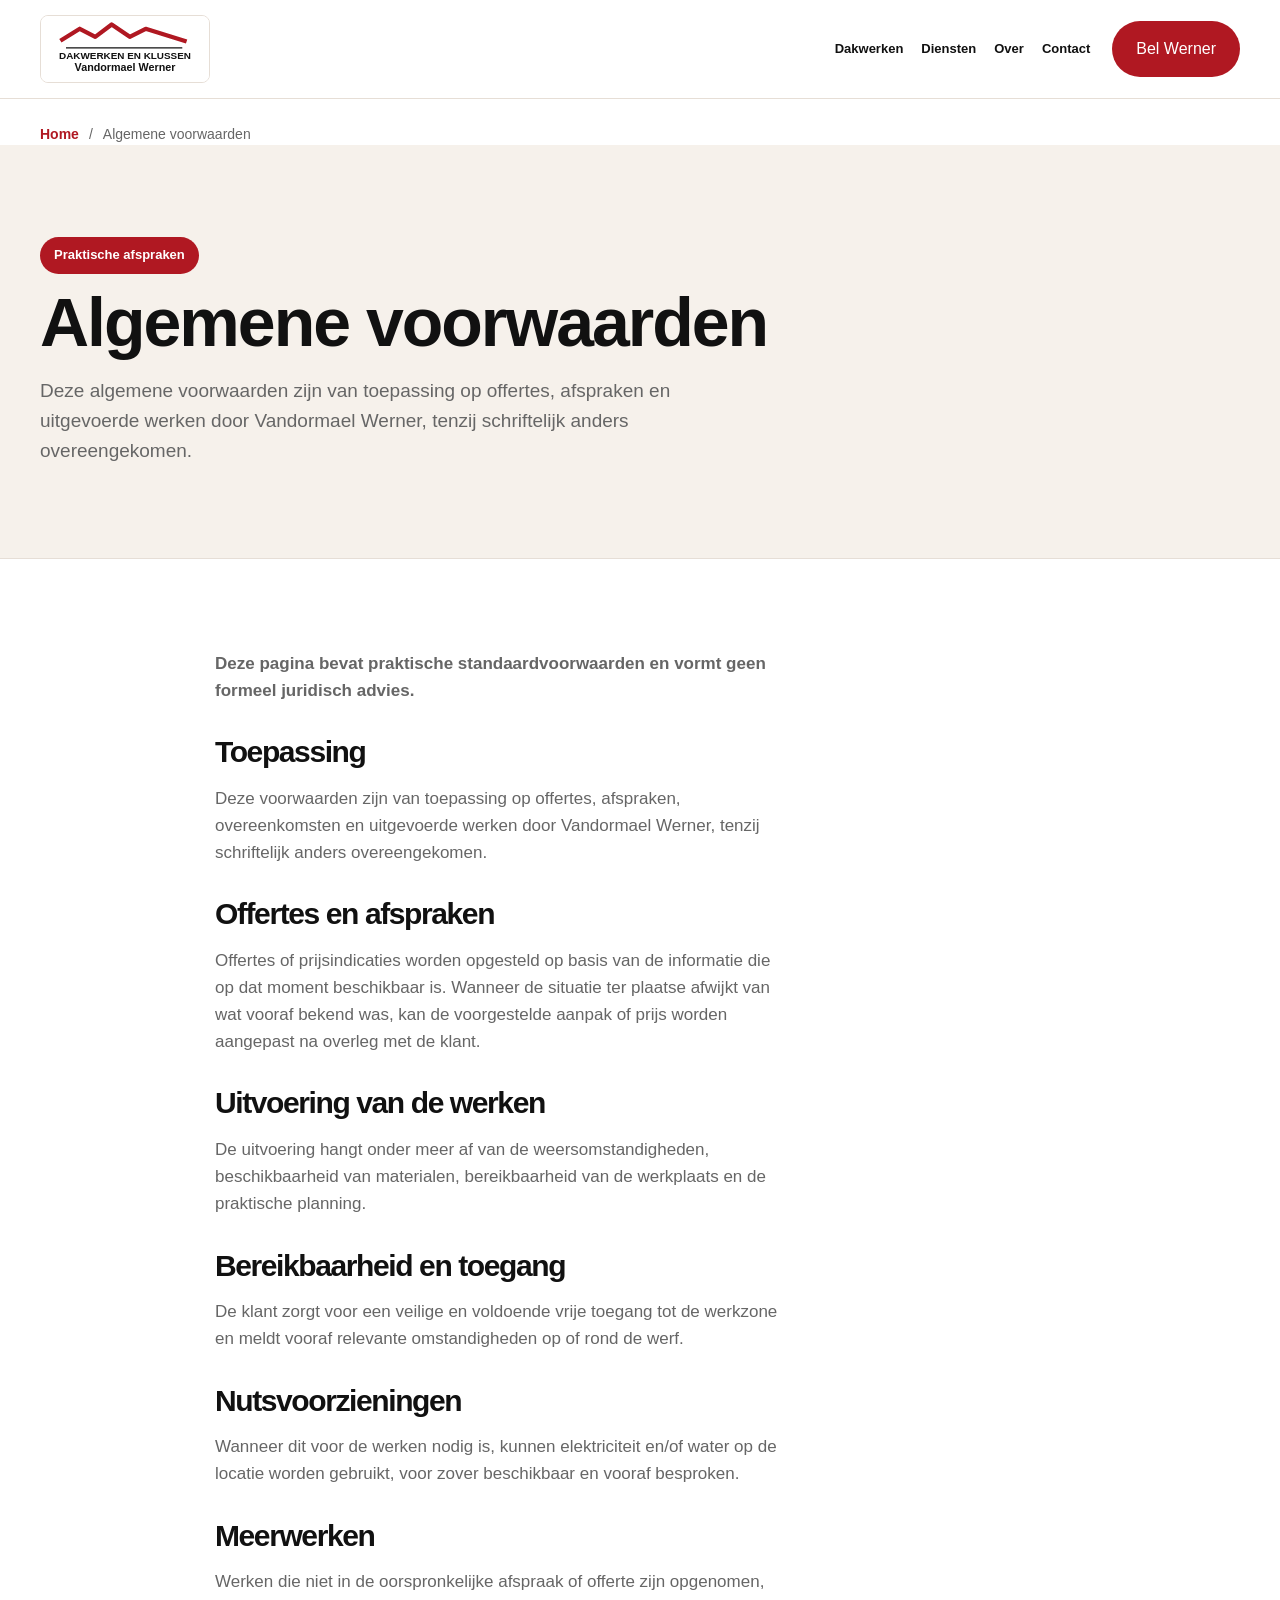
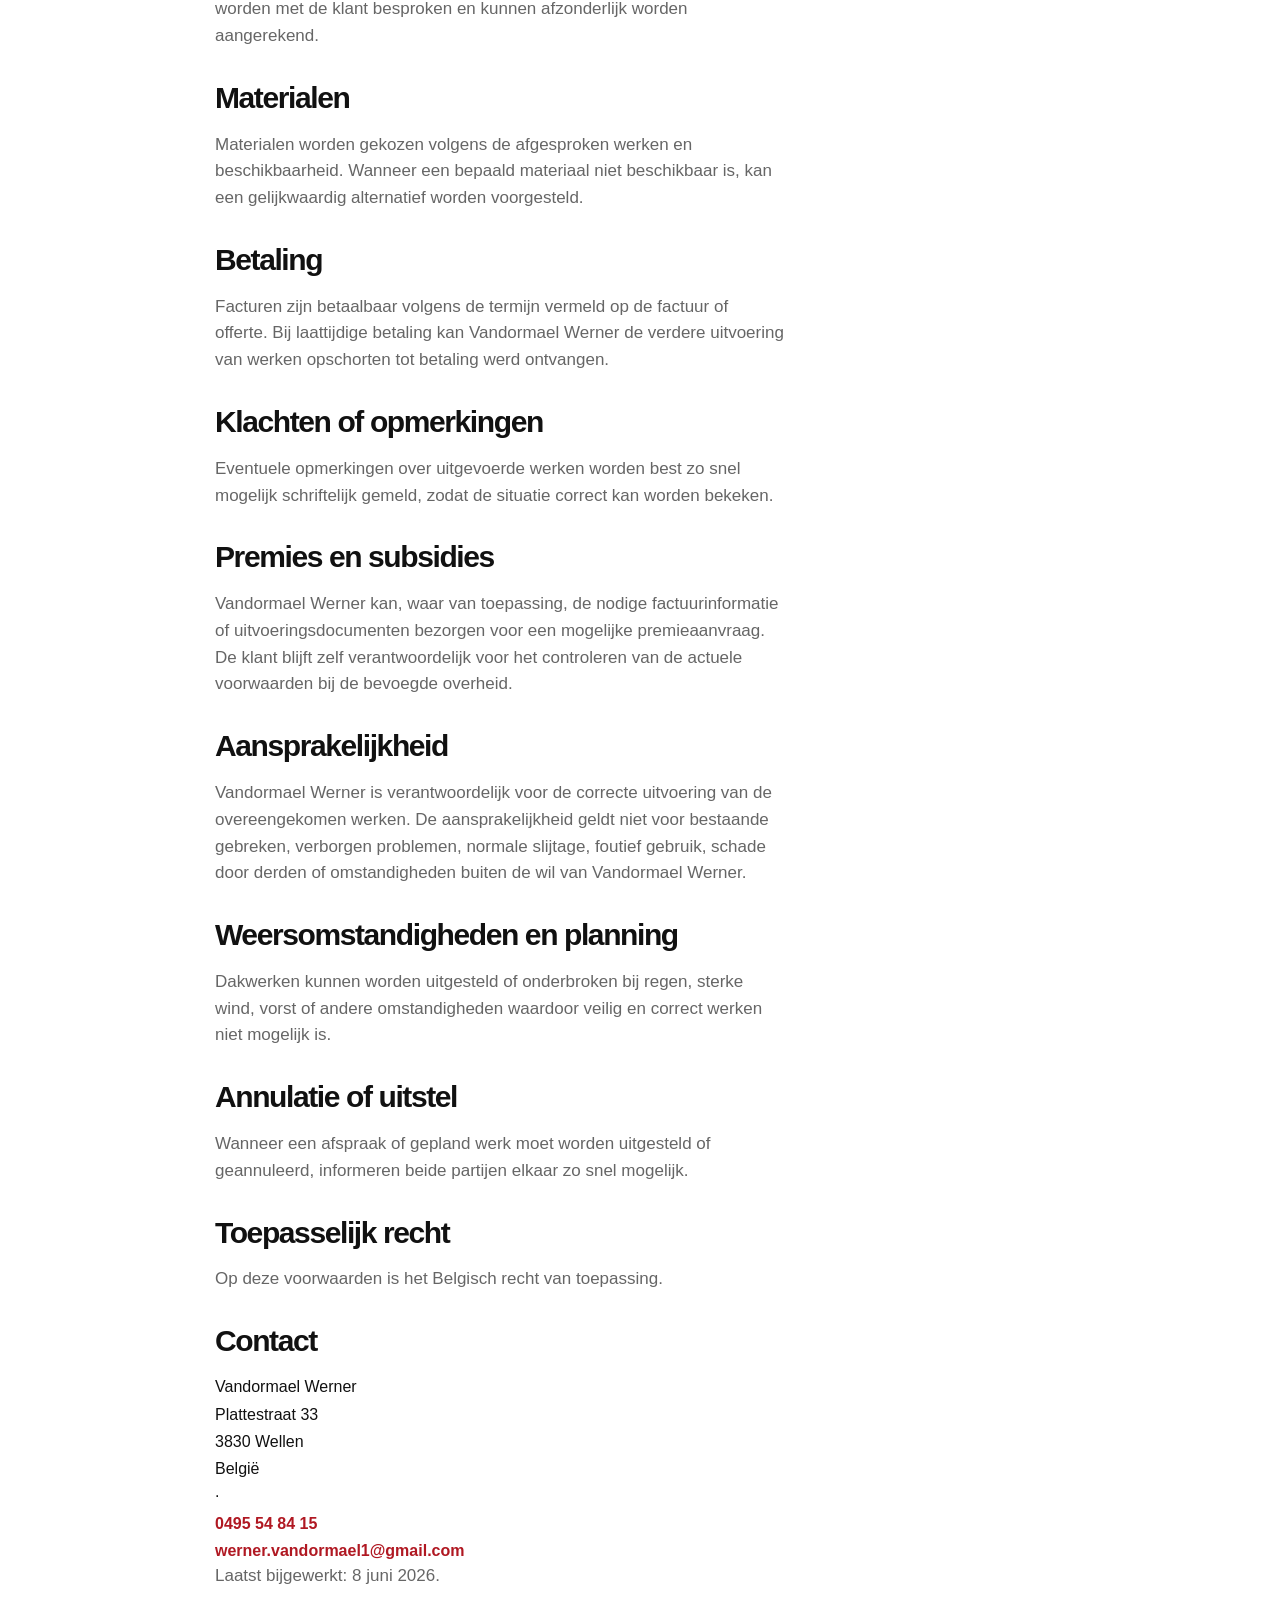
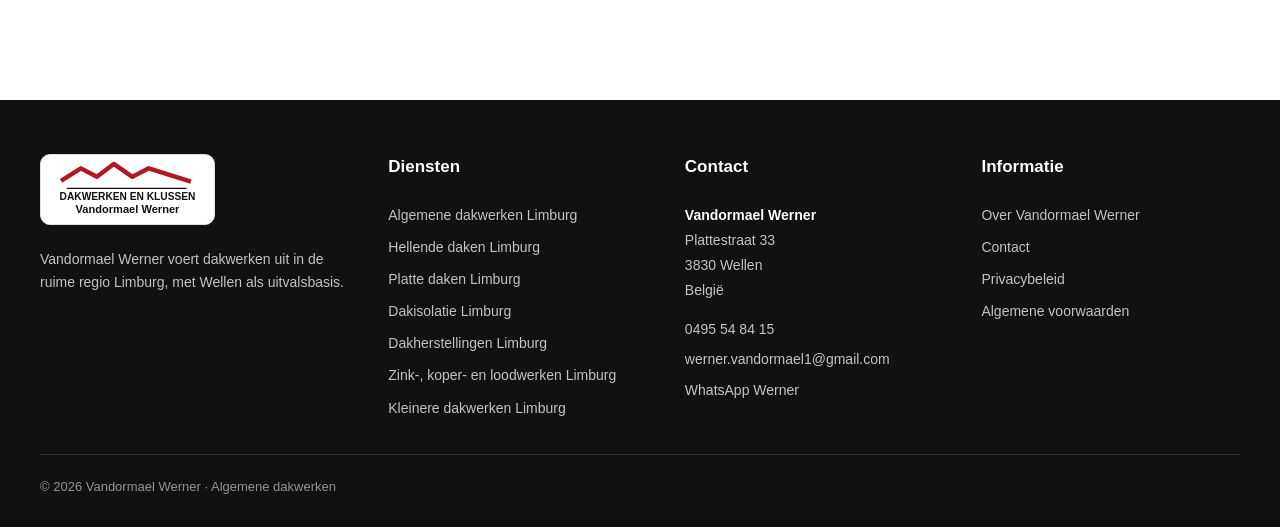
==== commit f247ed99: "Finalize footer CTA workflow and project templates" ====
--- a/algemene-voorwaarden/index.html
+++ b/algemene-voorwaarden/index.html
@@ -1 +1 @@
-<!doctype html><html lang="nl-BE"><head><meta charset="utf-8"><meta name="viewport" content="width=device-width,initial-scale=1"><title>Algemene voorwaarden | Vandormael Werner</title><meta name="description" content="Lees de algemene voorwaarden van Vandormael Werner voor dakwerken in Limburg, met informatie over offertes, uitvoering, betaling, klachten en aansprakelijkheid."><meta name="robots" content="index,follow"><link rel="canonical" href="https://wernervandormael.be/algemene-voorwaarden/"><meta property="og:type" content="website"><meta property="og:title" content="Algemene voorwaarden | Vandormael Werner"><meta property="og:description" content="Lees de algemene voorwaarden van Vandormael Werner voor dakwerken in Limburg, met informatie over offertes, uitvoering, betaling, klachten en aansprakelijkheid."><meta property="og:url" content="https://wernervandormael.be/algemene-voorwaarden/"><meta property="og:image" content="https://wernervandormael.be/assets/images/optimized/dakwerker-limburg-bedrijfswagen-dakwerken.jpg"><meta name="twitter:card" content="summary_large_image"><meta name="twitter:title" content="Algemene voorwaarden | Vandormael Werner"><meta name="twitter:description" content="Lees de algemene voorwaarden van Vandormael Werner voor dakwerken in Limburg, met informatie over offertes, uitvoering, betaling, klachten en aansprakelijkheid."><meta name="twitter:image" content="https://wernervandormael.be/assets/images/optimized/dakwerker-limburg-bedrijfswagen-dakwerken.jpg"><meta name="theme-color" content="#b01822"><link rel="manifest" href="../site.webmanifest"><link rel="stylesheet" href="../assets/css/style.css"><script type="application/ld+json">{"@context":"https://schema.org","@graph":[{"@context":"https://schema.org","@type":"RoofingContractor","name":"Vandormael Werner","description":"Vandormael Werner voert dakwerken uit in de ruime regio Limburg, met Wellen als uitvalsbasis.","url":"https://wernervandormael.be/","telephone":"+32495548415","email":"werner.vandormael1@gmail.com","contactPoint":{"@type":"ContactPoint","telephone":"+32495548415","email":"werner.vandormael1@gmail.com","contactType":"customer service","areaServed":"BE","availableLanguage":"nl-BE"},"address":{"@type":"PostalAddress","streetAddress":"Plattestraat 33","postalCode":"3830","addressLocality":"Wellen","addressCountry":"BE"},"areaServed":["Limburg","Wellen"],"serviceType":["Algemene dakwerken","Hellende daken","Platte daken","Dakisolatie","Dakherstellingen","Zink-, koper- en loodwerken","Kleinere dakwerken"]},{"@type":"BreadcrumbList","itemListElement":[{"@type":"ListItem","position":1,"name":"Home","item":"https://wernervandormael.be/"},{"@type":"ListItem","position":2,"name":"Algemene voorwaarden","item":"https://wernervandormael.be/algemene-voorwaarden/"}]}]}</script><script defer src="../assets/js/main.js"></script></head><body><header><nav class="nav container" aria-label="Hoofdnavigatie"><a class="brand" href="../" aria-label="Vandormael Werner home"><img src="../assets/images/vandormael-werner-logo.svg" alt="Vandormael Werner Dakwerken en Klussen" width="390" height="155"></a><button class="menu-toggle" aria-expanded="false" aria-controls="main-menu">Menu</button><div class="menu" id="main-menu"><a href="../">Dakwerken</a><details><summary>Diensten</summary><div class="dropdown"><a href="../dakwerken/limburg/">Algemene dakwerken</a><a href="../hellende-daken/limburg/">Hellende daken</a><a href="../platte-daken/limburg/">Platte daken</a><a href="../dakisolatie/limburg/">Dakisolatie</a><a href="../dakherstellingen/limburg/">Dakherstellingen</a><a href="../zinkwerken-koperwerken-loodwerken/limburg/">Zink-, koper- en loodwerken</a><a href="../kleinere-dakwerken/limburg/">Kleinere dakwerken</a></div></details><a href="../over-vandormael-werner/">Over</a><a href="../contact/">Contact</a></div><a class="btn btn-red nav-call" href="tel:+32495548415">Bel Werner</a></nav></header><main><nav class="breadcrumbs container" aria-label="Broodkruimels"><a href="../">Home</a><span>/</span><span aria-current="page">Algemene voorwaarden</span></nav><section class="page-hero"><div class="container"><span class="eyebrow">Praktische afspraken</span><h1>Algemene voorwaarden</h1><p>Deze algemene voorwaarden zijn van toepassing op offertes, afspraken en uitgevoerde werken door Vandormael Werner, tenzij schriftelijk anders overeengekomen.</p></div></section><section><article class="container prose"><p><strong>Deze pagina bevat praktische standaardvoorwaarden en vormt geen formeel juridisch advies.</strong></p><h2>Toepassing</h2><p>Deze voorwaarden zijn van toepassing op offertes, afspraken, overeenkomsten en uitgevoerde werken door Vandormael Werner, tenzij schriftelijk anders overeengekomen.</p><h2>Offertes en afspraken</h2><p>Offertes of prijsindicaties worden opgesteld op basis van de informatie die op dat moment beschikbaar is. Wanneer de situatie ter plaatse afwijkt van wat vooraf bekend was, kan de voorgestelde aanpak of prijs worden aangepast na overleg met de klant.</p><h2>Uitvoering van de werken</h2><p>De uitvoering hangt onder meer af van de weersomstandigheden, beschikbaarheid van materialen, bereikbaarheid van de werkplaats en de praktische planning.</p><h2>Bereikbaarheid en toegang</h2><p>De klant zorgt voor een veilige en voldoende vrije toegang tot de werkzone en meldt vooraf relevante omstandigheden op of rond de werf.</p><h2>Nutsvoorzieningen</h2><p>Wanneer dit voor de werken nodig is, kunnen elektriciteit en/of water op de locatie worden gebruikt, voor zover beschikbaar en vooraf besproken.</p><h2>Meerwerken</h2><p>Werken die niet in de oorspronkelijke afspraak of offerte zijn opgenomen, worden met de klant besproken en kunnen afzonderlijk worden aangerekend.</p><h2>Materialen</h2><p>Materialen worden gekozen volgens de afgesproken werken en beschikbaarheid. Wanneer een bepaald materiaal niet beschikbaar is, kan een gelijkwaardig alternatief worden voorgesteld.</p><h2>Betaling</h2><p>Facturen zijn betaalbaar volgens de termijn vermeld op de factuur of offerte. Bij laattijdige betaling kan Vandormael Werner de verdere uitvoering van werken opschorten tot betaling werd ontvangen.</p><h2>Klachten of opmerkingen</h2><p>Eventuele opmerkingen over uitgevoerde werken worden best zo snel mogelijk schriftelijk gemeld, zodat de situatie correct kan worden bekeken.</p><h2>Premies en subsidies</h2><p>Vandormael Werner kan, waar van toepassing, de nodige factuurinformatie of uitvoeringsdocumenten bezorgen voor een mogelijke premieaanvraag. De klant blijft zelf verantwoordelijk voor het controleren van de actuele voorwaarden bij de bevoegde overheid.</p><h2>Aansprakelijkheid</h2><p>Vandormael Werner is verantwoordelijk voor de correcte uitvoering van de overeengekomen werken. De aansprakelijkheid geldt niet voor bestaande gebreken, verborgen problemen, normale slijtage, foutief gebruik, schade door derden of omstandigheden buiten de wil van Vandormael Werner.</p><h2>Weersomstandigheden en planning</h2><p>Dakwerken kunnen worden uitgesteld of onderbroken bij regen, sterke wind, vorst of andere omstandigheden waardoor veilig en correct werken niet mogelijk is.</p><h2>Annulatie of uitstel</h2><p>Wanneer een afspraak of gepland werk moet worden uitgesteld of geannuleerd, informeren beide partijen elkaar zo snel mogelijk.</p><h2>Toepasselijk recht</h2><p>Op deze voorwaarden is het Belgisch recht van toepassing.</p><h2>Contact</h2><address class="legal-contact"><span>Vandormael Werner</span><span>Plattestraat 33</span><span>3830 Wellen</span><span>België</span><span aria-hidden="true">·</span><a href="tel:+32495548415">0495 54 84 15</a><a href="mailto:werner.vandormael1@gmail.com">werner.vandormael1@gmail.com</a></address><p>Laatst bijgewerkt: 8 juni 2026.</p></article></section></main><footer><div class="footer-grid container"><div><a class="brand brand-footer" href="../"><img src="../assets/images/vandormael-werner-logo.svg" alt="Vandormael Werner Dakwerken en Klussen" width="390" height="155"></a><p>Vandormael Werner voert dakwerken uit in de ruime regio Limburg, met Wellen als uitvalsbasis.</p></div><div><h2>Diensten</h2><a href="../dakwerken/limburg/">Algemene dakwerken Limburg</a><a href="../hellende-daken/limburg/">Hellende daken Limburg</a><a href="../platte-daken/limburg/">Platte daken Limburg</a><a href="../dakisolatie/limburg/">Dakisolatie Limburg</a><a href="../dakherstellingen/limburg/">Dakherstellingen Limburg</a><a href="../zinkwerken-koperwerken-loodwerken/limburg/">Zink-, koper- en loodwerken Limburg</a><a href="../kleinere-dakwerken/limburg/">Kleinere dakwerken Limburg</a></div><div class="footer-contact"><h2>Contact</h2><address><span>Vandormael Werner</span><span>Plattestraat 33</span><span>3830 Wellen</span><span>België</span></address><span class="footer-contact-divider" aria-hidden="true">·</span><div class="footer-contact-links"><a href="tel:+32495548415">0495 54 84 15</a><a href="mailto:werner.vandormael1@gmail.com">werner.vandormael1@gmail.com</a><a href="https://wa.me/32495548415?text=Dag%20Werner%2C%20ik%20heb%20een%20vraag%20over%20dakwerken." target="_blank" rel="noopener">WhatsApp Werner</a></div></div><div><h2>Informatie</h2><a href="../over-vandormael-werner/">Over Vandormael Werner</a><a href="../contact/">Contact</a><a href="../privacybeleid/">Privacybeleid</a><a href="../algemene-voorwaarden/">Algemene voorwaarden</a></div></div><div class="copy container">© 2026 Vandormael Werner · Algemene dakwerken</div></footer><a class="mobile-call btn btn-red" href="tel:+32495548415">Bel Werner</a></body></html>+<!doctype html><html lang="nl-BE"><head><meta charset="utf-8"><meta name="viewport" content="width=device-width,initial-scale=1"><title>Algemene voorwaarden | Vandormael Werner</title><meta name="description" content="Lees de algemene voorwaarden van Vandormael Werner voor dakwerken in Limburg, met informatie over offertes, uitvoering, betaling, klachten en aansprakelijkheid."><meta name="robots" content="index,follow"><link rel="canonical" href="https://wernervandormael.be/algemene-voorwaarden/"><meta property="og:type" content="website"><meta property="og:title" content="Algemene voorwaarden | Vandormael Werner"><meta property="og:description" content="Lees de algemene voorwaarden van Vandormael Werner voor dakwerken in Limburg, met informatie over offertes, uitvoering, betaling, klachten en aansprakelijkheid."><meta property="og:url" content="https://wernervandormael.be/algemene-voorwaarden/"><meta property="og:image" content="https://wernervandormael.be/assets/images/optimized/dakwerker-limburg-bedrijfswagen-dakwerken.jpg"><meta name="twitter:card" content="summary_large_image"><meta name="twitter:title" content="Algemene voorwaarden | Vandormael Werner"><meta name="twitter:description" content="Lees de algemene voorwaarden van Vandormael Werner voor dakwerken in Limburg, met informatie over offertes, uitvoering, betaling, klachten en aansprakelijkheid."><meta name="twitter:image" content="https://wernervandormael.be/assets/images/optimized/dakwerker-limburg-bedrijfswagen-dakwerken.jpg"><meta name="theme-color" content="#b01822"><link rel="manifest" href="../site.webmanifest"><link rel="stylesheet" href="../assets/css/style.css"><script type="application/ld+json">{"@context":"https://schema.org","@graph":[{"@context":"https://schema.org","@type":"RoofingContractor","name":"Vandormael Werner","description":"Vandormael Werner voert dakwerken uit in de ruime regio Limburg, met Wellen als uitvalsbasis.","url":"https://wernervandormael.be/","telephone":"+32495548415","email":"werner.vandormael1@gmail.com","contactPoint":{"@type":"ContactPoint","telephone":"+32495548415","email":"werner.vandormael1@gmail.com","contactType":"customer service","areaServed":"BE","availableLanguage":"nl-BE"},"address":{"@type":"PostalAddress","streetAddress":"Plattestraat 33","postalCode":"3830","addressLocality":"Wellen","addressCountry":"BE"},"areaServed":["Limburg","Wellen"],"serviceType":["Algemene dakwerken","Hellende daken","Platte daken","Dakisolatie","Dakherstellingen","Zink-, koper- en loodwerken","Kleinere dakwerken"]},{"@type":"BreadcrumbList","itemListElement":[{"@type":"ListItem","position":1,"name":"Home","item":"https://wernervandormael.be/"},{"@type":"ListItem","position":2,"name":"Algemene voorwaarden","item":"https://wernervandormael.be/algemene-voorwaarden/"}]}]}</script><script defer src="../assets/js/main.js"></script></head><body><header><nav class="nav container" aria-label="Hoofdnavigatie"><a class="brand" href="../" aria-label="Vandormael Werner home"><img src="../assets/images/vandormael-werner-logo.svg" alt="Vandormael Werner Dakwerken en Klussen" width="390" height="155"></a><button class="menu-toggle" aria-expanded="false" aria-controls="main-menu">Menu</button><div class="menu" id="main-menu"><a href="../">Dakwerken</a><details><summary>Diensten</summary><div class="dropdown"><a href="../dakwerken/limburg/">Algemene dakwerken</a><a href="../hellende-daken/limburg/">Hellende daken</a><a href="../platte-daken/limburg/">Platte daken</a><a href="../dakisolatie/limburg/">Dakisolatie</a><a href="../dakherstellingen/limburg/">Dakherstellingen</a><a href="../zinkwerken-koperwerken-loodwerken/limburg/">Zink-, koper- en loodwerken</a><a href="../kleinere-dakwerken/limburg/">Kleinere dakwerken</a></div></details><a href="../over-vandormael-werner/">Over</a><a href="../contact/">Contact</a></div><a class="btn btn-red nav-call" href="tel:+32495548415">Bel Werner</a></nav></header><main><nav class="breadcrumbs container" aria-label="Broodkruimels"><a href="../">Home</a><span>/</span><span aria-current="page">Algemene voorwaarden</span></nav><section class="page-hero"><div class="container"><span class="eyebrow">Praktische afspraken</span><h1>Algemene voorwaarden</h1><p>Deze algemene voorwaarden zijn van toepassing op offertes, afspraken en uitgevoerde werken door Vandormael Werner, tenzij schriftelijk anders overeengekomen.</p></div></section><section><article class="container prose"><p><strong>Deze pagina bevat praktische standaardvoorwaarden en vormt geen formeel juridisch advies.</strong></p><h2>Toepassing</h2><p>Deze voorwaarden zijn van toepassing op offertes, afspraken, overeenkomsten en uitgevoerde werken door Vandormael Werner, tenzij schriftelijk anders overeengekomen.</p><h2>Offertes en afspraken</h2><p>Offertes of prijsindicaties worden opgesteld op basis van de informatie die op dat moment beschikbaar is. Wanneer de situatie ter plaatse afwijkt van wat vooraf bekend was, kan de voorgestelde aanpak of prijs worden aangepast na overleg met de klant.</p><h2>Uitvoering van de werken</h2><p>De uitvoering hangt onder meer af van de weersomstandigheden, beschikbaarheid van materialen, bereikbaarheid van de werkplaats en de praktische planning.</p><h2>Bereikbaarheid en toegang</h2><p>De klant zorgt voor een veilige en voldoende vrije toegang tot de werkzone en meldt vooraf relevante omstandigheden op of rond de werf.</p><h2>Nutsvoorzieningen</h2><p>Wanneer dit voor de werken nodig is, kunnen elektriciteit en/of water op de locatie worden gebruikt, voor zover beschikbaar en vooraf besproken.</p><h2>Meerwerken</h2><p>Werken die niet in de oorspronkelijke afspraak of offerte zijn opgenomen, worden met de klant besproken en kunnen afzonderlijk worden aangerekend.</p><h2>Materialen</h2><p>Materialen worden gekozen volgens de afgesproken werken en beschikbaarheid. Wanneer een bepaald materiaal niet beschikbaar is, kan een gelijkwaardig alternatief worden voorgesteld.</p><h2>Betaling</h2><p>Facturen zijn betaalbaar volgens de termijn vermeld op de factuur of offerte. Bij laattijdige betaling kan Vandormael Werner de verdere uitvoering van werken opschorten tot betaling werd ontvangen.</p><h2>Klachten of opmerkingen</h2><p>Eventuele opmerkingen over uitgevoerde werken worden best zo snel mogelijk schriftelijk gemeld, zodat de situatie correct kan worden bekeken.</p><h2>Premies en subsidies</h2><p>Vandormael Werner kan, waar van toepassing, de nodige factuurinformatie of uitvoeringsdocumenten bezorgen voor een mogelijke premieaanvraag. De klant blijft zelf verantwoordelijk voor het controleren van de actuele voorwaarden bij de bevoegde overheid.</p><h2>Aansprakelijkheid</h2><p>Vandormael Werner is verantwoordelijk voor de correcte uitvoering van de overeengekomen werken. De aansprakelijkheid geldt niet voor bestaande gebreken, verborgen problemen, normale slijtage, foutief gebruik, schade door derden of omstandigheden buiten de wil van Vandormael Werner.</p><h2>Weersomstandigheden en planning</h2><p>Dakwerken kunnen worden uitgesteld of onderbroken bij regen, sterke wind, vorst of andere omstandigheden waardoor veilig en correct werken niet mogelijk is.</p><h2>Annulatie of uitstel</h2><p>Wanneer een afspraak of gepland werk moet worden uitgesteld of geannuleerd, informeren beide partijen elkaar zo snel mogelijk.</p><h2>Toepasselijk recht</h2><p>Op deze voorwaarden is het Belgisch recht van toepassing.</p><h2>Contact</h2><address class="legal-contact"><span>Vandormael Werner</span><span>Plattestraat 33</span><span>3830 Wellen</span><span>België</span><span aria-hidden="true">·</span><a href="tel:+32495548415">0495 54 84 15</a><a href="mailto:werner.vandormael1@gmail.com">werner.vandormael1@gmail.com</a></address><p>Laatst bijgewerkt: 8 juni 2026.</p></article></section></main><footer><div class="footer-grid container"><div><a class="brand brand-footer" href="../"><img src="../assets/images/vandormael-werner-logo.svg" alt="Vandormael Werner Dakwerken en Klussen" width="390" height="155"></a><p>Vandormael Werner voert dakwerken uit in de ruime regio Limburg, met Wellen als uitvalsbasis.</p></div><div><h2>Diensten</h2><a href="../dakwerken/limburg/">Algemene dakwerken Limburg</a><a href="../hellende-daken/limburg/">Hellende daken Limburg</a><a href="../platte-daken/limburg/">Platte daken Limburg</a><a href="../dakisolatie/limburg/">Dakisolatie Limburg</a><a href="../dakherstellingen/limburg/">Dakherstellingen Limburg</a><a href="../zinkwerken-koperwerken-loodwerken/limburg/">Zink-, koper- en loodwerken Limburg</a><a href="../kleinere-dakwerken/limburg/">Kleinere dakwerken Limburg</a></div><div><h2>Contact</h2><address class="footer-contact"><strong>Vandormael Werner</strong><span>Plattestraat 33</span><span>3830 Wellen</span><span>België</span></address><div class="footer-contact-links"><a href="tel:+32495548415">0495 54 84 15</a><a href="mailto:werner.vandormael1@gmail.com">werner.vandormael1@gmail.com</a><a href="https://wa.me/32495548415?text=Dag%20Werner%2C%20ik%20heb%20een%20vraag%20over%20dakwerken." target="_blank" rel="noopener">WhatsApp Werner</a></div></div><div><h2>Informatie</h2><a href="../over-vandormael-werner/">Over Vandormael Werner</a><a href="../contact/">Contact</a><a href="../privacybeleid/">Privacybeleid</a><a href="../algemene-voorwaarden/">Algemene voorwaarden</a></div></div><div class="copy container">© 2026 Vandormael Werner · Algemene dakwerken</div></footer><a class="mobile-call btn btn-red" href="tel:+32495548415">Bel Werner</a></body></html>
--- a/assets/css/style.css
+++ b/assets/css/style.css
@@ -3,17 +3,17 @@
 header{position:sticky;top:0;background:rgba(255,255,255,.97);backdrop-filter:blur(10px);z-index:60;border-bottom:1px solid var(--line)}.nav{min-height:98px;display:flex;align-items:center;justify-content:space-between;gap:22px}.brand{flex:0 0 auto}.brand img{width:170px;height:auto;object-fit:contain;border:1px solid var(--line);border-radius:8px;background:#fff}.menu{margin-left:auto;display:flex;gap:18px;font-size:13px;font-weight:900;align-items:center}.menu>a:hover,.menu summary:hover{color:var(--red)}.menu details{position:relative}.menu summary{cursor:pointer;list-style:none}.menu summary::-webkit-details-marker{display:none}.dropdown{position:absolute;top:31px;left:-18px;width:270px;padding:12px;background:#fff;border:1px solid var(--line);border-radius:14px;box-shadow:var(--shadow);display:grid;gap:2px}.dropdown a{padding:8px 10px;border-radius:8px}.dropdown a:hover{background:var(--soft);color:var(--red)}.menu-toggle{display:none}
 .btn{display:inline-flex;align-items:center;justify-content:center;border-radius:999px;padding:13px 22px;font-weight:900;border:2px solid transparent;white-space:nowrap;transition:.16s ease;cursor:pointer;font:inherit}.btn:hover{transform:translateY(-1px)}.btn-red{background:var(--red);color:#fff}.btn-red:hover{background:var(--red-dark)}.btn-outline{background:#fff;color:#111;border-color:#111}.btn-white{background:#fff;color:var(--red)}.btn-outline-light{border-color:#fff;color:#fff}.actions{display:flex;flex-wrap:wrap;gap:13px;margin-top:30px}
 .hero{position:relative;min-height:760px;color:#fff;overflow:hidden;display:grid;align-items:center}.hero-bg{position:absolute;inset:0;z-index:-2}.hero-bg img{object-position:center}.hero:after{content:"";position:absolute;inset:0;background:linear-gradient(90deg,rgba(0,0,0,.86),rgba(0,0,0,.62),rgba(0,0,0,.18));z-index:-1}.hero-inner{padding:98px 0 140px}.eyebrow{display:inline-flex;background:var(--red);color:#fff;border-radius:999px;padding:8px 14px;font-size:13px;font-weight:900;text-transform:none;letter-spacing:0}.kicker{color:var(--red);font-weight:900;text-transform:uppercase;letter-spacing:1px;font-size:13px}.hero h1{font-size:clamp(42px,5.8vw,72px);line-height:.98;letter-spacing:-2px;max-width:800px;margin:20px 0 22px}.hero p{font-size:20px;max-width:680px;color:rgba(255,255,255,.9);margin:0}.hero .actions .btn{min-width:220px}
-.trust{max-width:1200px;margin:-72px auto 0;position:relative;z-index:4}.trust-grid{width:100%;display:grid;grid-template-columns:repeat(3,1fr);background:#fff;border:1px solid var(--line);border-radius:28px;box-shadow:var(--shadow);overflow:hidden}.trust article{padding:32px;border-right:1px solid var(--line)}.trust article:last-child{border-right:0}.trust strong{display:block;color:var(--red);font-size:18px;line-height:1.3;margin-bottom:7px}.trust p{color:var(--muted);margin:0}
+.trust{max-width:1200px;margin:-88px auto -20px;position:relative;z-index:4}.trust-grid{width:100%;display:grid;grid-template-columns:repeat(3,1fr);background:#fff;border:1px solid rgba(230,222,214,.8);border-radius:24px;box-shadow:0 22px 55px rgba(0,0,0,.14);overflow:hidden}.trust article{padding:27px 30px;border-right:1px solid var(--line)}.trust article:last-child{border-right:0}.trust strong{display:block;color:var(--red);font-size:18px;line-height:1.3;margin-bottom:6px}.trust p{color:var(--muted);margin:0}
 section{padding:92px 0}.soft{background:var(--soft)}.dark{background:var(--charcoal);color:#fff}.section-head{display:flex;justify-content:space-between;align-items:flex-end;gap:28px;margin-bottom:42px}.section-head h2,.split h2,.area h2,.cta h2,.contact-card h2,.prose h2{font-size:clamp(34px,4vw,54px);line-height:1.05;letter-spacing:-1.4px;margin:8px 0 18px}.section-head p,.split p,.area p,.cta p,.prose p{max-width:570px;color:var(--muted);font-size:17px;margin:0 0 18px}.dark .section-head p,.cta p{color:rgba(255,255,255,.75)}
 .service-grid{display:grid;grid-template-columns:repeat(3,1fr);gap:22px}.service-card{background:#fff;border:1px solid var(--line);border-radius:24px;overflow:hidden;box-shadow:0 8px 26px rgba(0,0,0,.06);transition:.18s ease}.service-card:hover{transform:translateY(-4px);box-shadow:var(--shadow)}.service-card picture{height:215px;background:#ddd}.service-card div{padding:25px}.service-card span{font-size:12px;font-weight:900;color:var(--red);text-transform:uppercase;letter-spacing:.7px}.service-card h3{font-size:24px;line-height:1.2;margin:7px 0 10px}.service-card p{color:var(--muted);margin:0 0 16px}.service-card b,.text-link{color:var(--red);font-weight:900}
 .split{display:grid;grid-template-columns:.9fr 1.1fr;gap:52px;align-items:center}.photo{height:560px;border-radius:28px;overflow:hidden;box-shadow:var(--shadow);background:#ddd}.checks{display:grid;gap:12px;margin:25px 0;padding:0}.checks li{list-style:none;display:flex;gap:12px;font-weight:800;min-width:0}.checks li:before{content:"✓";background:var(--red);color:#fff;width:24px;height:24px;border-radius:50%;display:inline-grid;place-items:center;flex:0 0 24px;font-size:14px;margin-top:2px}
-.about-section{grid-template-columns:1fr 1fr}.about-section .photo{height:600px}.smaller-works{grid-template-columns:1.05fr .95fr}.smaller-works h2{font-size:clamp(34px,4vw,54px);line-height:1.05;letter-spacing:-1.4px;margin:8px 0 14px}.smaller-works h3{font-size:21px;line-height:1.3;margin:0 0 14px}.smaller-works p{color:var(--muted);font-size:17px;max-width:570px;margin:0 0 18px}
-.process-pro{display:grid;grid-template-columns:.85fr 1.15fr;gap:56px;align-items:start}.process-intro{position:sticky;top:125px}.process-intro h2{font-size:clamp(34px,4vw,54px);line-height:1.05;letter-spacing:-1.4px;margin:8px 0 18px}.process-intro p{color:var(--muted);font-size:18px;max-width:470px}.process-panel{position:relative;display:grid;gap:18px}.process-line{position:absolute;top:34px;bottom:34px;left:33px;width:3px;background:linear-gradient(#111,rgba(17,17,17,.12));z-index:-1}.process-step{display:grid;grid-template-columns:72px 1fr;gap:22px;align-items:center;background:#fff;border:1px solid var(--line);border-radius:24px;padding:24px 26px 24px 22px;min-height:132px;box-shadow:0 9px 28px rgba(0,0,0,.06)}.process-badge{position:relative;width:68px;height:68px;border-radius:50%;background:#111;color:#fff;display:grid;place-items:center}.process-badge span{position:absolute;top:-7px;left:-7px;width:28px;height:28px;border:3px solid #fff;border-radius:50%;display:grid;place-items:center;background:var(--red);color:#fff;font-size:12px;font-weight:900}.process-badge svg{width:29px;height:29px;fill:currentColor}.process-step h3{font-size:20px;line-height:1.2;margin:0 0 8px}.process-step p{color:var(--muted);font-size:15px;margin:0}.area{background:#fff;border:1px solid var(--line);border-radius:28px;padding:34px;box-shadow:0 12px 32px rgba(0,0,0,.06)}
-.project-grid{display:grid;grid-template-columns:repeat(4,1fr);gap:18px}.project{position:relative;height:315px;border-radius:24px;overflow:hidden;background:#333}.project:after{content:"";position:absolute;inset:0;background:linear-gradient(180deg,rgba(0,0,0,.06),rgba(0,0,0,.78))}.project span{position:absolute;left:0;right:0;bottom:0;padding:24px;z-index:2;color:#fff;font-size:21px;line-height:1.2;font-weight:900}
+.about-section{grid-template-columns:1fr 1fr}.about-section .photo{height:600px}.about-page-top{padding-top:64px}.about-page-top h1{font-size:clamp(38px,4.8vw,60px);line-height:1.02;letter-spacing:-1.7px;margin:8px 0 20px}.about-page-top p{color:var(--muted);font-size:17px;max-width:580px;margin:0 0 18px}.smaller-works{grid-template-columns:1.05fr .95fr}.smaller-works h2{font-size:clamp(34px,4vw,54px);line-height:1.05;letter-spacing:-1.4px;margin:8px 0 14px}.smaller-works h3{font-size:21px;line-height:1.3;margin:0 0 14px}.smaller-works p{color:var(--muted);font-size:17px;max-width:570px;margin:0 0 18px}
+.process-pro{display:grid;grid-template-columns:.85fr 1.15fr;gap:62px;align-items:start}.process-intro{position:sticky;top:125px}.process-intro h2{font-size:clamp(34px,4vw,54px);line-height:1.05;letter-spacing:-1.4px;margin:8px 0 18px}.process-intro p{color:var(--muted);font-size:18px;max-width:470px}.process-panel{position:relative;display:grid;gap:15px}.process-line{position:absolute;top:40px;bottom:40px;left:35px;width:2px;background:linear-gradient(var(--red),rgba(176,24,34,.12));z-index:-1}.process-step{display:grid;grid-template-columns:76px 1fr;gap:22px;align-items:center;background:#fff;border:1px solid var(--line);border-radius:20px;padding:21px 26px 21px 20px;min-height:118px;box-shadow:0 8px 24px rgba(0,0,0,.055)}.process-badge{position:relative;width:70px;height:70px;border-radius:22px;background:#f6e8e7;color:var(--red);display:grid;place-items:center;box-shadow:0 7px 18px rgba(176,24,34,.1)}.process-badge span{position:absolute;top:-5px;left:-5px;width:27px;height:27px;border:3px solid #fff;border-radius:50%;display:grid;place-items:center;background:#111;color:#fff;font-size:12px;font-weight:900}.process-badge svg{width:28px;height:28px;fill:currentColor}.process-step h3{font-size:20px;line-height:1.2;margin:0 0 7px}.process-step p{color:var(--muted);font-size:15px;margin:0}.area{background:#fff;border:1px solid var(--line);border-radius:28px;padding:34px;box-shadow:0 12px 32px rgba(0,0,0,.06)}
+.project-grid{display:grid;grid-template-columns:repeat(4,1fr);gap:18px}.work-showcase .kicker{color:#e04a52}.work-showcase .section-head h2{color:#fff}.project{position:relative;height:330px;border-radius:22px;overflow:hidden;background:#333;border:1px solid rgba(255,255,255,.1)}.project:after{content:"";position:absolute;inset:0;background:linear-gradient(180deg,rgba(0,0,0,.04),rgba(0,0,0,.84))}.project span{position:absolute;left:0;right:0;bottom:0;padding:24px;z-index:2;color:#fff;line-height:1.2}.project strong{display:block;font-size:21px}.project small{display:block;color:rgba(255,255,255,.72);font-size:14px;margin-top:6px}
 .narrow,.prose{max-width:850px}.faq{display:grid;gap:12px}.faq details{background:#fff;border:1px solid var(--line);border-radius:16px;padding:18px 20px}.faq summary{cursor:pointer;font-weight:900;font-size:17px}.faq p{color:var(--muted);margin:10px 0 0}
-.compact-cta-section{padding:62px 0;background:var(--soft)}.compact-cta{display:flex;align-items:center;justify-content:space-between;gap:30px;padding:34px;background:#fff;border:1px solid var(--line);border-radius:26px;box-shadow:0 12px 32px rgba(0,0,0,.06)}.compact-cta h2{font-size:clamp(28px,3vw,40px);line-height:1.08;margin:7px 0 10px}.compact-cta p{max-width:620px;color:var(--muted);margin:0}.compact-cta .actions{margin-top:0}.breadcrumbs{padding-top:24px;display:flex;gap:10px;color:var(--muted);font-size:14px}.breadcrumbs a{color:var(--red);font-weight:800}.page-hero{padding:92px 0;background:var(--soft);border-bottom:1px solid var(--line)}.page-hero .eyebrow{margin-bottom:14px}.page-hero h1{max-width:850px;font-size:clamp(42px,5.8vw,68px);line-height:1;letter-spacing:-2px;margin:0 0 20px}.page-hero p{max-width:720px;color:var(--muted);font-size:19px;margin:0}
-.related{display:flex;flex-wrap:wrap;gap:12px}.related a{padding:12px 16px;background:#fff;border:1px solid var(--line);border-radius:999px;font-weight:800;color:var(--red)}.contact-grid{display:grid;grid-template-columns:1fr 1fr;gap:32px;align-items:start}.contact-card{background:#fff;color:#111;border-radius:26px;padding:30px;box-shadow:var(--shadow);border:1px solid var(--line);display:grid;gap:14px}.contact-card address{font-style:normal}.contact-card>a{font-weight:900;color:var(--red)}.contact-card label{display:grid;gap:5px;font-weight:800}.contact-card input,.contact-card textarea,.contact-card select{width:100%;min-height:52px;border:1px solid #e2d9d0;border-radius:14px;padding:14px 16px;font:inherit;font-size:16px;background:#fff}.contact-card textarea{min-height:120px;resize:vertical}.contact-details{display:grid;gap:10px}.contact-details>a,.contact-details>div{display:grid;gap:2px;padding:12px 14px;border:1px solid var(--line);border-radius:14px}.contact-details small,.contact-list small{color:var(--muted);font-size:12px;font-weight:900;text-transform:uppercase;letter-spacing:.6px}.contact-details a strong{color:var(--red)}.contact-intro{grid-template-columns:1.1fr .9fr;align-items:center}.contact-hero .checks{max-width:650px}.contact-photo{height:620px}.contact-helper{max-width:680px;margin:20px 0 0;color:var(--muted)}.contact-page{display:grid;grid-template-columns:.7fr 1.3fr;gap:36px;align-items:start}.contact-options{display:grid;gap:12px;margin-top:28px}.contact-option{display:grid;gap:5px;padding:18px 20px;background:#fff;border:1px solid var(--line);border-radius:18px;box-shadow:0 8px 26px rgba(0,0,0,.06)}.contact-option span{color:var(--red);font-weight:900}.contact-option strong{font-size:16px;overflow-wrap:anywhere}.contact-address{padding:28px;background:var(--soft);border:1px solid var(--line);border-radius:22px}.contact-address h2{font-size:28px;margin:6px 0 10px}.contact-address address{font-style:normal;line-height:1.7}.contact-form{box-shadow:0 12px 36px rgba(0,0,0,.09)}.prose h2{font-size:30px;margin-top:32px}.prose a{color:var(--red);font-weight:800}.legal-contact{display:grid;gap:2px;font-style:normal}
+.compact-cta-section{padding:62px 0;background:var(--soft)}.compact-cta{display:flex;align-items:center;justify-content:space-between;gap:38px;padding:34px;background:#fff;border:1px solid var(--line);border-radius:26px;box-shadow:0 12px 32px rgba(0,0,0,.06)}.compact-cta h2{font-size:clamp(28px,3vw,40px);line-height:1.08;margin:7px 0 10px}.compact-cta p{max-width:620px;color:var(--muted);margin:0}.cta-actions{display:flex;flex-wrap:wrap;gap:12px;margin-top:28px}.compact-cta .cta-actions{display:grid;gap:10px;flex:0 0 230px;margin-top:0}.compact-cta .btn{width:100%}.breadcrumbs{padding-top:24px;display:flex;gap:10px;color:var(--muted);font-size:14px}.breadcrumbs a{color:var(--red);font-weight:800}.page-hero{padding:92px 0;background:var(--soft);border-bottom:1px solid var(--line)}.service-hero{padding:64px 0 70px}.page-hero .eyebrow{margin-bottom:14px}.page-hero h1{max-width:850px;font-size:clamp(42px,5.8vw,68px);line-height:1;letter-spacing:-2px;margin:0 0 20px}.page-hero p{max-width:720px;color:var(--muted);font-size:19px;margin:0}.service-attention-section{padding:58px 0}.service-attention{padding:32px 36px;background:#fff;border:1px solid var(--line);border-radius:24px;box-shadow:0 10px 28px rgba(0,0,0,.05)}.service-attention h2{font-size:clamp(30px,3.4vw,45px);line-height:1.08;letter-spacing:-1px;margin:7px 0 14px}.service-attention p{color:var(--muted);font-size:17px;margin:0}
+.related{display:flex;flex-wrap:wrap;gap:12px}.related a{padding:12px 16px;background:#fff;border:1px solid var(--line);border-radius:999px;font-weight:800;color:var(--red)}.contact-grid{display:grid;grid-template-columns:1fr 1fr;gap:32px;align-items:start}.contact-card{background:#fff;color:#111;border-radius:26px;padding:30px;box-shadow:var(--shadow);border:1px solid var(--line);display:grid;gap:14px}.contact-card address{font-style:normal}.contact-card>a{font-weight:900;color:var(--red)}.contact-card label{display:grid;gap:5px;font-weight:800}.contact-card input,.contact-card textarea,.contact-card select{width:100%;min-height:52px;border:1px solid #e2d9d0;border-radius:14px;padding:14px 16px;font:inherit;font-size:16px;background:#fff}.contact-card textarea{min-height:120px;resize:vertical}.contact-details{display:grid;gap:10px}.contact-details>a,.contact-details>div{display:grid;gap:2px;padding:12px 14px;border:1px solid var(--line);border-radius:14px}.contact-details small,.contact-list small{color:var(--muted);font-size:12px;font-weight:900;text-transform:uppercase;letter-spacing:.6px}.contact-details a strong{color:var(--red)}.contact-intro{grid-template-columns:1.1fr .9fr;align-items:center}.contact-hero .checks{max-width:650px}.contact-photo{height:590px}.contact-helper{max-width:680px;margin:20px 0 0;color:var(--muted)}.contact-page{display:grid;grid-template-columns:minmax(0,1fr) 300px;gap:28px;align-items:start}.contact-options{display:grid;gap:12px;margin-top:28px}.contact-option{display:grid;gap:5px;padding:18px 20px;background:#fff;border:1px solid var(--line);border-radius:18px;box-shadow:0 8px 26px rgba(0,0,0,.06)}.contact-option span{color:var(--red);font-weight:900}.contact-option strong{font-size:16px;overflow-wrap:anywhere}.contact-address{display:grid;gap:7px;padding:26px;background:var(--soft);border:1px solid var(--line);border-radius:22px}.contact-address h2{font-size:27px;margin:3px 0 7px}.contact-address address{font-style:normal;line-height:1.7}.contact-address-divider{color:#b8aaa0;line-height:1;margin:2px 0}.contact-form{box-shadow:0 12px 36px rgba(0,0,0,.09)}.prose h2{font-size:30px;margin-top:32px}.prose a{color:var(--red);font-weight:800}.legal-contact{display:grid;gap:2px;font-style:normal}
 .home-contact .kicker{color:#fff}.home-contact-inner{max-width:900px}.home-contact h2{font-size:clamp(34px,4vw,54px);line-height:1.05;letter-spacing:-1.4px;margin:8px 0 18px}.home-contact p{max-width:720px;color:rgba(255,255,255,.75);font-size:17px}
-footer{background:#111;color:#fff;padding:54px 0 30px}.footer-grid{display:grid;grid-template-columns:1.2fr 1fr 1fr 1fr;gap:38px}.brand-footer{width:175px}.brand-footer img{width:175px;border-radius:10px;margin-bottom:14px}.footer-grid h2{font-size:17px;margin:0 0 14px}.footer-grid>div{display:grid;align-content:start;gap:9px}.footer-grid p,.footer-grid address,.footer-grid a{color:rgba(255,255,255,.75);font-style:normal;font-size:14px;line-height:1.65;margin:0}.footer-contact address,.footer-contact-links{display:grid;gap:2px}.footer-contact-divider{color:rgba(255,255,255,.35);line-height:1;margin:3px 0}.footer-contact-links{gap:7px}.footer-grid a:hover{color:#fff}.copy{margin-top:34px;padding-top:22px;border-top:1px solid rgba(255,255,255,.12);color:rgba(255,255,255,.55);font-size:13px}.mobile-call{display:none}
-@media(max-width:1000px){.menu-toggle{display:block;margin-left:auto;padding:10px 14px;background:#fff;border:1px solid var(--line);border-radius:10px;font-weight:900}.menu{display:none;position:absolute;top:98px;left:20px;right:20px;padding:18px;background:#fff;border:1px solid var(--line);border-radius:16px;box-shadow:var(--shadow)}.menu.open{display:grid}.dropdown{position:static;width:auto;box-shadow:none;margin-top:8px}.nav-call{display:none}.split,.contact-grid,.contact-page,.process-pro{grid-template-columns:1fr}.process-intro{position:static}.service-grid{grid-template-columns:1fr 1fr}.project-grid{grid-template-columns:1fr 1fr}.footer-grid{grid-template-columns:1fr 1fr}.contact-photo{height:480px}.compact-cta{display:block}.compact-cta .actions{margin-top:24px}.trust article{border-right:0;border-bottom:1px solid var(--line)}.trust article:last-child{border-bottom:0}}
-@media(max-width:640px){.nav{min-height:82px}.brand img{width:152px}.menu{top:82px;left:14px;right:14px}.hero{min-height:auto}.hero-inner{padding:62px 0 112px}.hero h1,.page-hero h1{font-size:39px;letter-spacing:-1px}.contact-hero h1{font-size:36px;overflow-wrap:anywhere}.hero p,.page-hero p{font-size:17px}.hero .actions .btn,.actions .btn{width:100%}.trust{margin-top:-62px;padding:0 14px}.trust-grid,.service-grid,.project-grid,.footer-grid{grid-template-columns:1fr}.trust article{padding:25px}section,.page-hero{padding:70px 0}.section-head{display:block}.section-head p{margin-top:15px}.photo{height:390px}.project{height:285px}.process-step{grid-template-columns:58px 1fr;gap:15px;padding:20px 18px}.process-badge{width:56px;height:56px}.process-badge svg{width:25px;height:25px}.process-line{left:27px}.mobile-call{display:flex;position:fixed;left:16px;right:16px;bottom:16px;z-index:80;box-shadow:0 16px 36px rgba(176,24,34,.32)}body{padding-bottom:82px}}
+footer{background:#111;color:#fff;padding:54px 0 30px}.footer-grid{display:grid;grid-template-columns:1.2fr 1fr 1fr 1fr;gap:38px}.brand-footer{width:175px}.brand-footer img{width:175px;border-radius:10px;margin-bottom:14px}.footer-grid h2{font-size:17px;margin:0 0 14px}.footer-grid>div{display:grid;align-content:start;gap:9px}.footer-grid p,.footer-grid address,.footer-grid a{color:rgba(255,255,255,.75);font-style:normal;font-size:14px;line-height:1.65;margin:0}.footer-contact,.footer-contact-links{display:grid;gap:2px}.footer-contact strong{color:#fff}.footer-contact-links{margin-top:7px;gap:7px}.footer-grid a:hover{color:#fff}.copy{margin-top:34px;padding-top:22px;border-top:1px solid rgba(255,255,255,.12);color:rgba(255,255,255,.55);font-size:13px}.mobile-call{display:none}
+@media(max-width:1000px){.menu-toggle{display:block;margin-left:auto;padding:10px 14px;background:#fff;border:1px solid var(--line);border-radius:10px;font-weight:900}.menu{display:none;position:absolute;top:98px;left:20px;right:20px;padding:18px;background:#fff;border:1px solid var(--line);border-radius:16px;box-shadow:var(--shadow)}.menu.open{display:grid}.dropdown{position:static;width:auto;box-shadow:none;margin-top:8px}.nav-call{display:none}.split,.contact-grid,.contact-page,.process-pro{grid-template-columns:1fr}.process-intro{position:static}.service-grid{grid-template-columns:1fr 1fr}.project-grid{grid-template-columns:1fr 1fr}.footer-grid{grid-template-columns:1fr 1fr}.contact-photo{height:480px}.compact-cta{display:block}.compact-cta .cta-actions{margin-top:24px}.trust article{border-right:0;border-bottom:1px solid var(--line)}.trust article:last-child{border-bottom:0}}
+@media(max-width:640px){.nav{min-height:82px}.brand img{width:152px}.menu{top:82px;left:14px;right:14px}.hero{min-height:auto}.hero-inner{padding:62px 0 112px}.hero h1,.page-hero h1{font-size:39px;letter-spacing:-1px}.contact-hero h1{font-size:36px;overflow-wrap:anywhere}.hero p,.page-hero p{font-size:17px}.hero .actions .btn,.actions .btn,.cta-actions .btn{width:100%}.trust{margin-top:-62px;padding:0 14px}.trust-grid,.service-grid,.project-grid,.footer-grid{grid-template-columns:1fr}.trust article{padding:25px}section,.page-hero{padding:70px 0}.section-head{display:block}.section-head p{margin-top:15px}.photo{height:390px}.project{height:285px}.process-step{grid-template-columns:58px 1fr;gap:15px;padding:20px 18px}.process-badge{width:56px;height:56px;border-radius:18px}.process-badge svg{width:25px;height:25px}.process-line{left:27px}.mobile-call{display:flex;position:fixed;left:16px;right:16px;bottom:16px;z-index:80;box-shadow:0 16px 36px rgba(176,24,34,.32)}body{padding-bottom:82px}}
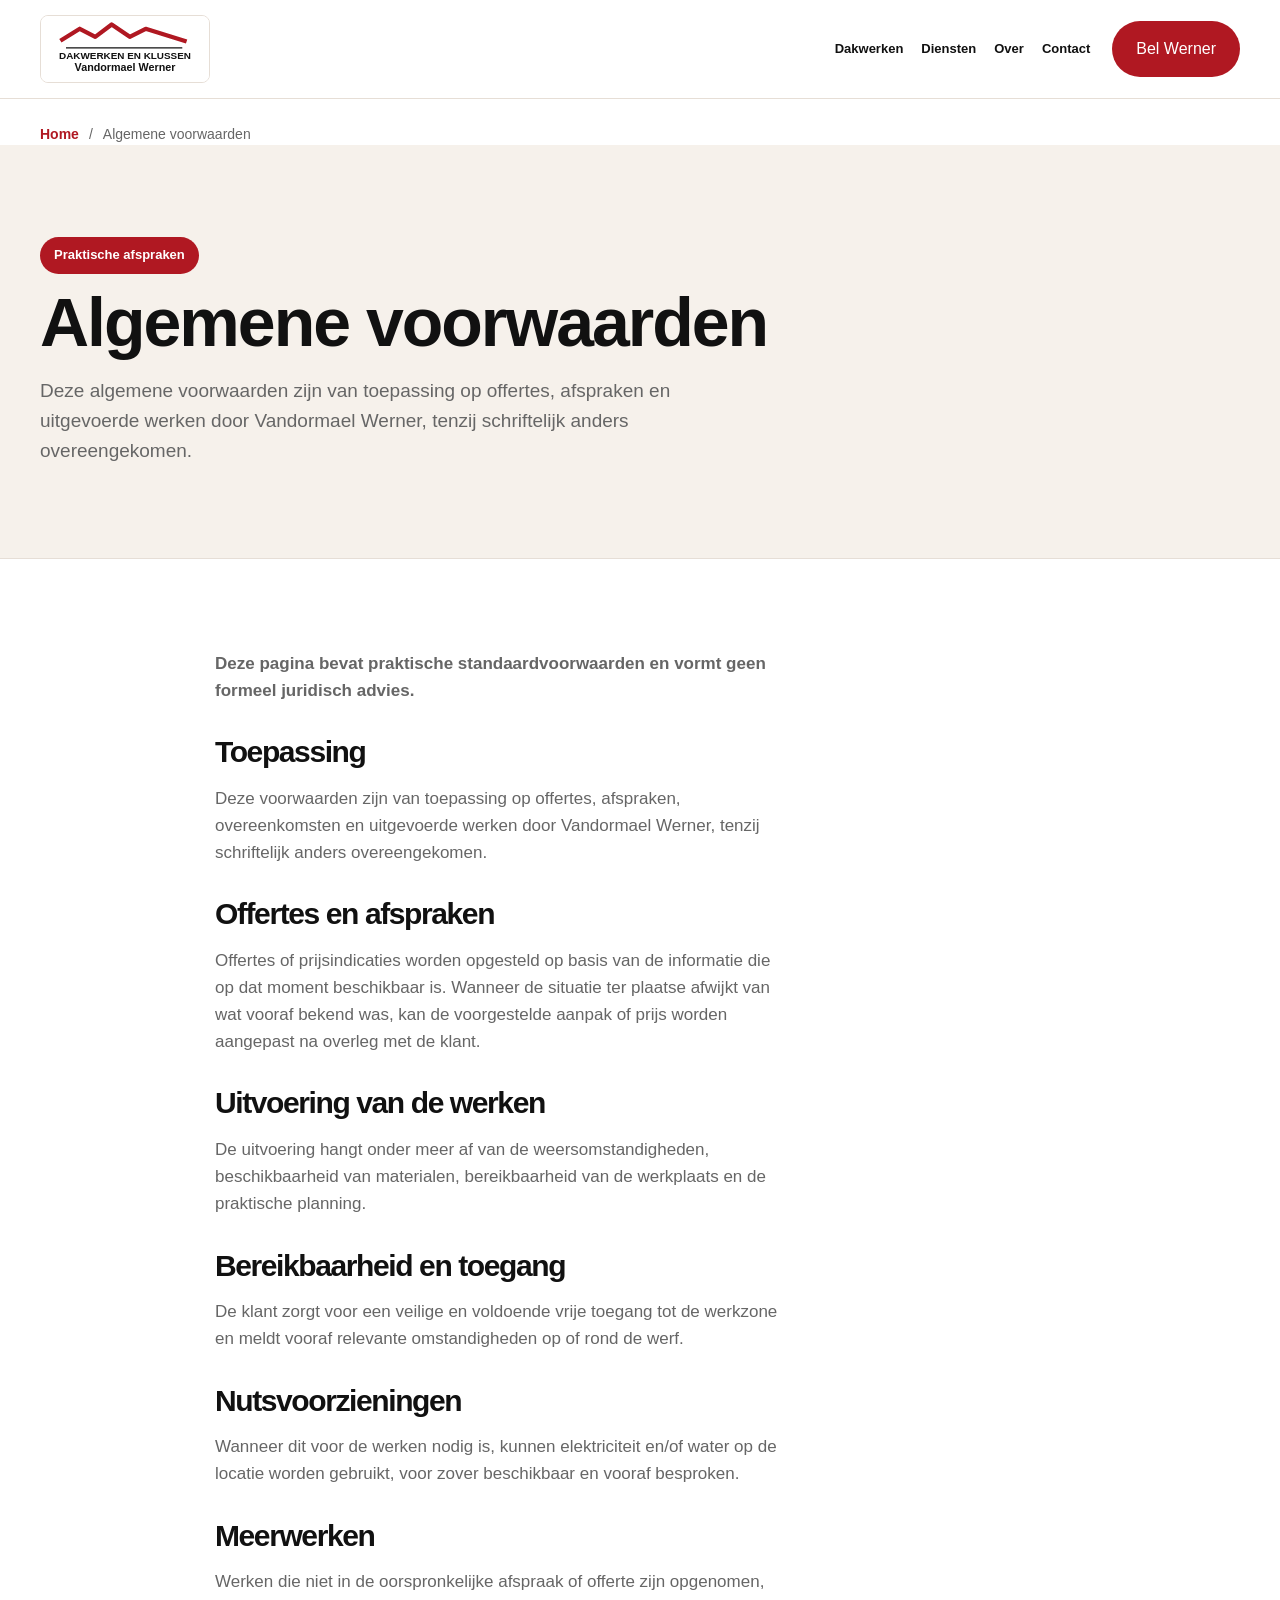
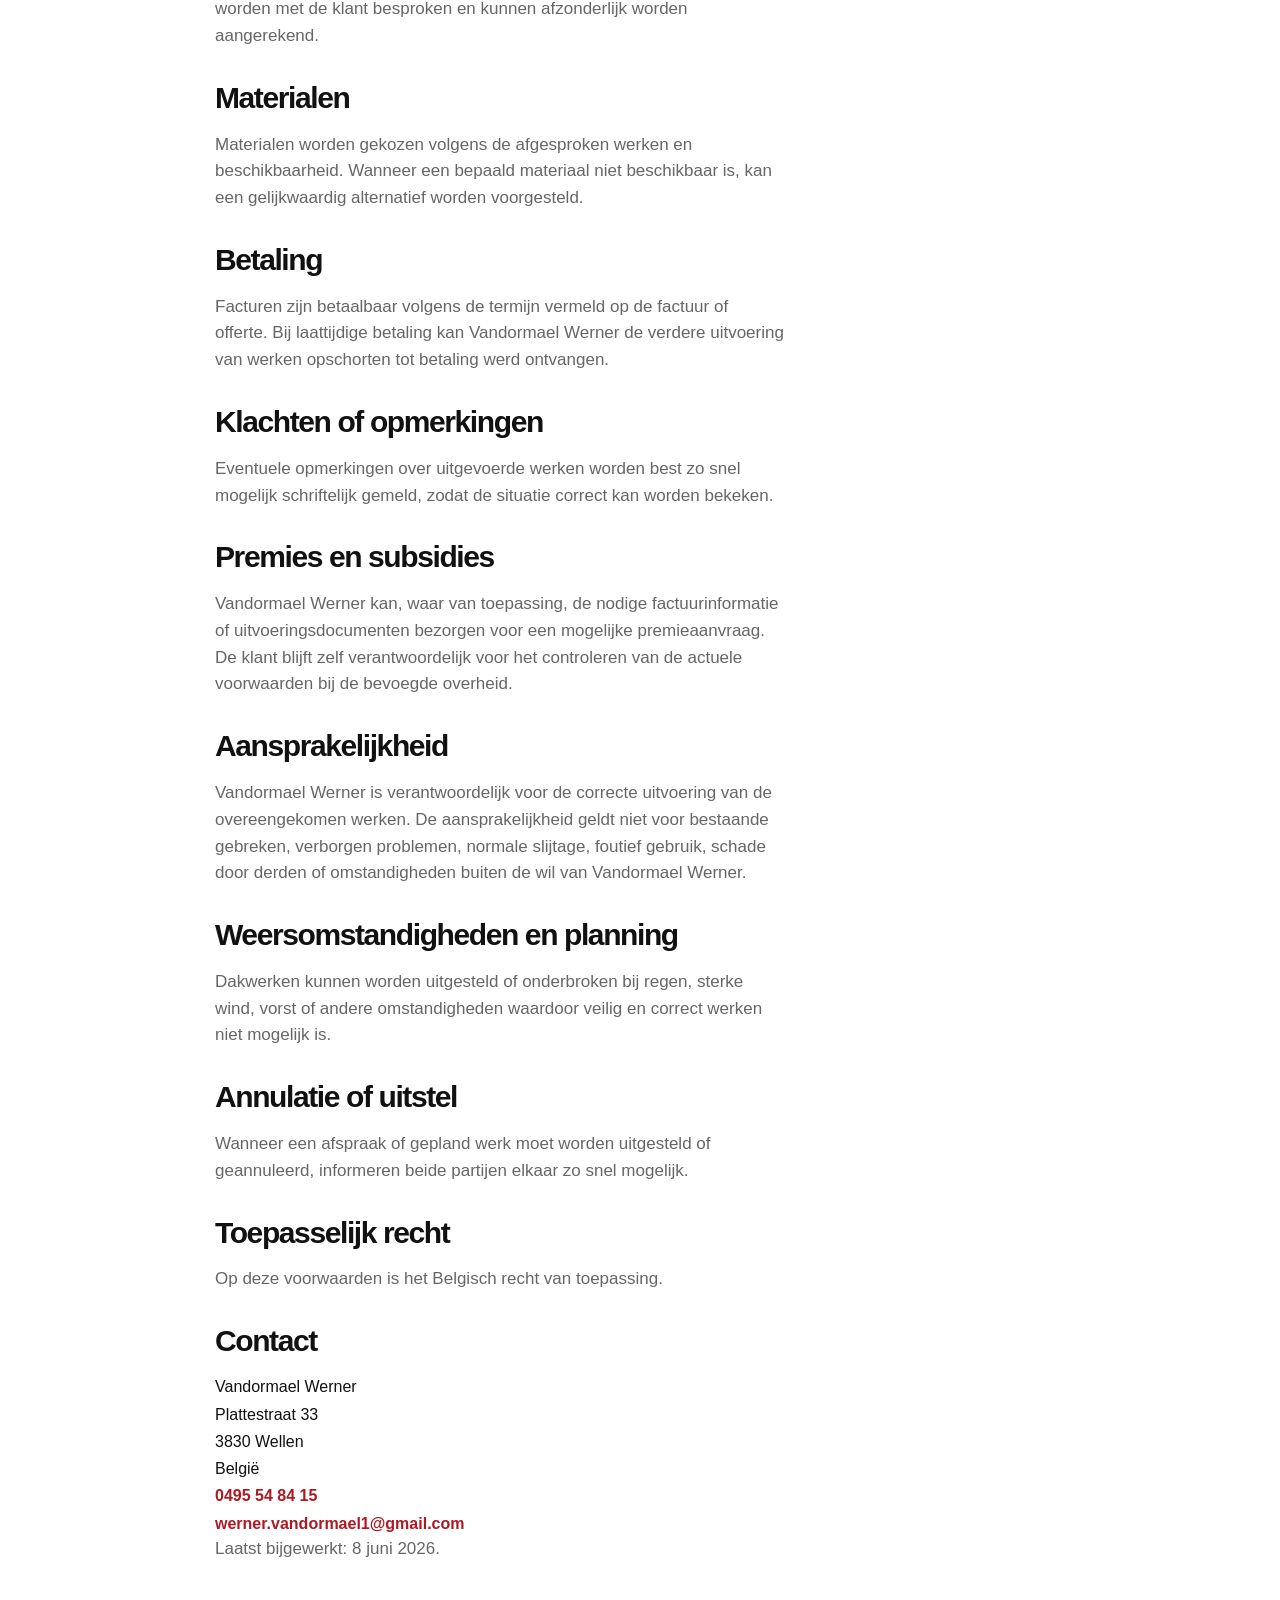
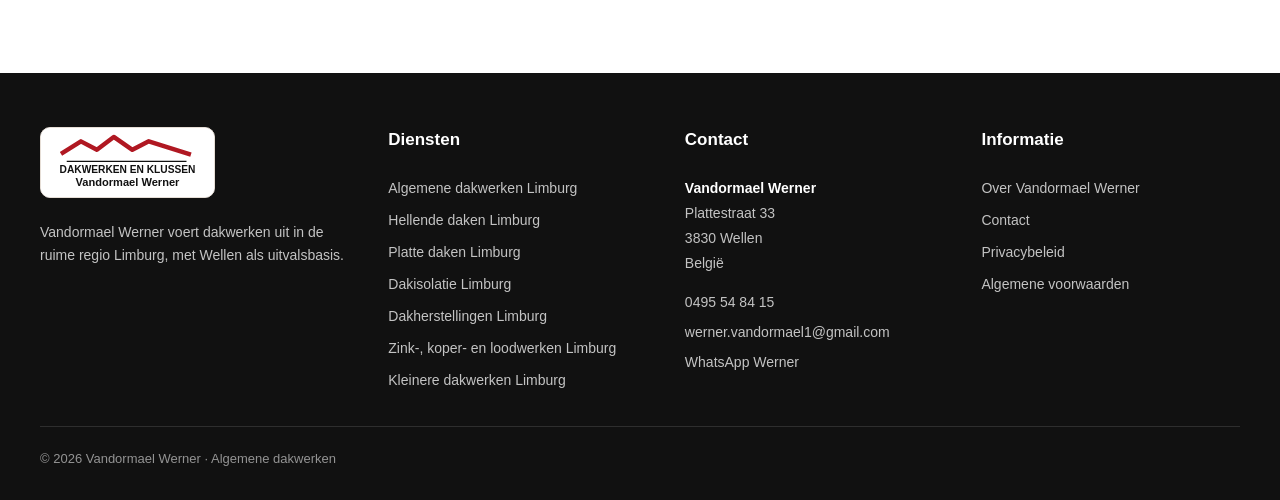
==== commit ac7a7891: "Apply final visual polish fixes" ====
--- a/algemene-voorwaarden/index.html
+++ b/algemene-voorwaarden/index.html
@@ -1 +1 @@
-<!doctype html><html lang="nl-BE"><head><meta charset="utf-8"><meta name="viewport" content="width=device-width,initial-scale=1"><title>Algemene voorwaarden | Vandormael Werner</title><meta name="description" content="Lees de algemene voorwaarden van Vandormael Werner voor dakwerken in Limburg, met informatie over offertes, uitvoering, betaling, klachten en aansprakelijkheid."><meta name="robots" content="index,follow"><link rel="canonical" href="https://wernervandormael.be/algemene-voorwaarden/"><meta property="og:type" content="website"><meta property="og:title" content="Algemene voorwaarden | Vandormael Werner"><meta property="og:description" content="Lees de algemene voorwaarden van Vandormael Werner voor dakwerken in Limburg, met informatie over offertes, uitvoering, betaling, klachten en aansprakelijkheid."><meta property="og:url" content="https://wernervandormael.be/algemene-voorwaarden/"><meta property="og:image" content="https://wernervandormael.be/assets/images/optimized/dakwerker-limburg-bedrijfswagen-dakwerken.jpg"><meta name="twitter:card" content="summary_large_image"><meta name="twitter:title" content="Algemene voorwaarden | Vandormael Werner"><meta name="twitter:description" content="Lees de algemene voorwaarden van Vandormael Werner voor dakwerken in Limburg, met informatie over offertes, uitvoering, betaling, klachten en aansprakelijkheid."><meta name="twitter:image" content="https://wernervandormael.be/assets/images/optimized/dakwerker-limburg-bedrijfswagen-dakwerken.jpg"><meta name="theme-color" content="#b01822"><link rel="manifest" href="../site.webmanifest"><link rel="stylesheet" href="../assets/css/style.css"><script type="application/ld+json">{"@context":"https://schema.org","@graph":[{"@context":"https://schema.org","@type":"RoofingContractor","name":"Vandormael Werner","description":"Vandormael Werner voert dakwerken uit in de ruime regio Limburg, met Wellen als uitvalsbasis.","url":"https://wernervandormael.be/","telephone":"+32495548415","email":"werner.vandormael1@gmail.com","contactPoint":{"@type":"ContactPoint","telephone":"+32495548415","email":"werner.vandormael1@gmail.com","contactType":"customer service","areaServed":"BE","availableLanguage":"nl-BE"},"address":{"@type":"PostalAddress","streetAddress":"Plattestraat 33","postalCode":"3830","addressLocality":"Wellen","addressCountry":"BE"},"areaServed":["Limburg","Wellen"],"serviceType":["Algemene dakwerken","Hellende daken","Platte daken","Dakisolatie","Dakherstellingen","Zink-, koper- en loodwerken","Kleinere dakwerken"]},{"@type":"BreadcrumbList","itemListElement":[{"@type":"ListItem","position":1,"name":"Home","item":"https://wernervandormael.be/"},{"@type":"ListItem","position":2,"name":"Algemene voorwaarden","item":"https://wernervandormael.be/algemene-voorwaarden/"}]}]}</script><script defer src="../assets/js/main.js"></script></head><body><header><nav class="nav container" aria-label="Hoofdnavigatie"><a class="brand" href="../" aria-label="Vandormael Werner home"><img src="../assets/images/vandormael-werner-logo.svg" alt="Vandormael Werner Dakwerken en Klussen" width="390" height="155"></a><button class="menu-toggle" aria-expanded="false" aria-controls="main-menu">Menu</button><div class="menu" id="main-menu"><a href="../">Dakwerken</a><details><summary>Diensten</summary><div class="dropdown"><a href="../dakwerken/limburg/">Algemene dakwerken</a><a href="../hellende-daken/limburg/">Hellende daken</a><a href="../platte-daken/limburg/">Platte daken</a><a href="../dakisolatie/limburg/">Dakisolatie</a><a href="../dakherstellingen/limburg/">Dakherstellingen</a><a href="../zinkwerken-koperwerken-loodwerken/limburg/">Zink-, koper- en loodwerken</a><a href="../kleinere-dakwerken/limburg/">Kleinere dakwerken</a></div></details><a href="../over-vandormael-werner/">Over</a><a href="../contact/">Contact</a></div><a class="btn btn-red nav-call" href="tel:+32495548415">Bel Werner</a></nav></header><main><nav class="breadcrumbs container" aria-label="Broodkruimels"><a href="../">Home</a><span>/</span><span aria-current="page">Algemene voorwaarden</span></nav><section class="page-hero"><div class="container"><span class="eyebrow">Praktische afspraken</span><h1>Algemene voorwaarden</h1><p>Deze algemene voorwaarden zijn van toepassing op offertes, afspraken en uitgevoerde werken door Vandormael Werner, tenzij schriftelijk anders overeengekomen.</p></div></section><section><article class="container prose"><p><strong>Deze pagina bevat praktische standaardvoorwaarden en vormt geen formeel juridisch advies.</strong></p><h2>Toepassing</h2><p>Deze voorwaarden zijn van toepassing op offertes, afspraken, overeenkomsten en uitgevoerde werken door Vandormael Werner, tenzij schriftelijk anders overeengekomen.</p><h2>Offertes en afspraken</h2><p>Offertes of prijsindicaties worden opgesteld op basis van de informatie die op dat moment beschikbaar is. Wanneer de situatie ter plaatse afwijkt van wat vooraf bekend was, kan de voorgestelde aanpak of prijs worden aangepast na overleg met de klant.</p><h2>Uitvoering van de werken</h2><p>De uitvoering hangt onder meer af van de weersomstandigheden, beschikbaarheid van materialen, bereikbaarheid van de werkplaats en de praktische planning.</p><h2>Bereikbaarheid en toegang</h2><p>De klant zorgt voor een veilige en voldoende vrije toegang tot de werkzone en meldt vooraf relevante omstandigheden op of rond de werf.</p><h2>Nutsvoorzieningen</h2><p>Wanneer dit voor de werken nodig is, kunnen elektriciteit en/of water op de locatie worden gebruikt, voor zover beschikbaar en vooraf besproken.</p><h2>Meerwerken</h2><p>Werken die niet in de oorspronkelijke afspraak of offerte zijn opgenomen, worden met de klant besproken en kunnen afzonderlijk worden aangerekend.</p><h2>Materialen</h2><p>Materialen worden gekozen volgens de afgesproken werken en beschikbaarheid. Wanneer een bepaald materiaal niet beschikbaar is, kan een gelijkwaardig alternatief worden voorgesteld.</p><h2>Betaling</h2><p>Facturen zijn betaalbaar volgens de termijn vermeld op de factuur of offerte. Bij laattijdige betaling kan Vandormael Werner de verdere uitvoering van werken opschorten tot betaling werd ontvangen.</p><h2>Klachten of opmerkingen</h2><p>Eventuele opmerkingen over uitgevoerde werken worden best zo snel mogelijk schriftelijk gemeld, zodat de situatie correct kan worden bekeken.</p><h2>Premies en subsidies</h2><p>Vandormael Werner kan, waar van toepassing, de nodige factuurinformatie of uitvoeringsdocumenten bezorgen voor een mogelijke premieaanvraag. De klant blijft zelf verantwoordelijk voor het controleren van de actuele voorwaarden bij de bevoegde overheid.</p><h2>Aansprakelijkheid</h2><p>Vandormael Werner is verantwoordelijk voor de correcte uitvoering van de overeengekomen werken. De aansprakelijkheid geldt niet voor bestaande gebreken, verborgen problemen, normale slijtage, foutief gebruik, schade door derden of omstandigheden buiten de wil van Vandormael Werner.</p><h2>Weersomstandigheden en planning</h2><p>Dakwerken kunnen worden uitgesteld of onderbroken bij regen, sterke wind, vorst of andere omstandigheden waardoor veilig en correct werken niet mogelijk is.</p><h2>Annulatie of uitstel</h2><p>Wanneer een afspraak of gepland werk moet worden uitgesteld of geannuleerd, informeren beide partijen elkaar zo snel mogelijk.</p><h2>Toepasselijk recht</h2><p>Op deze voorwaarden is het Belgisch recht van toepassing.</p><h2>Contact</h2><address class="legal-contact"><span>Vandormael Werner</span><span>Plattestraat 33</span><span>3830 Wellen</span><span>België</span><span aria-hidden="true">·</span><a href="tel:+32495548415">0495 54 84 15</a><a href="mailto:werner.vandormael1@gmail.com">werner.vandormael1@gmail.com</a></address><p>Laatst bijgewerkt: 8 juni 2026.</p></article></section></main><footer><div class="footer-grid container"><div><a class="brand brand-footer" href="../"><img src="../assets/images/vandormael-werner-logo.svg" alt="Vandormael Werner Dakwerken en Klussen" width="390" height="155"></a><p>Vandormael Werner voert dakwerken uit in de ruime regio Limburg, met Wellen als uitvalsbasis.</p></div><div><h2>Diensten</h2><a href="../dakwerken/limburg/">Algemene dakwerken Limburg</a><a href="../hellende-daken/limburg/">Hellende daken Limburg</a><a href="../platte-daken/limburg/">Platte daken Limburg</a><a href="../dakisolatie/limburg/">Dakisolatie Limburg</a><a href="../dakherstellingen/limburg/">Dakherstellingen Limburg</a><a href="../zinkwerken-koperwerken-loodwerken/limburg/">Zink-, koper- en loodwerken Limburg</a><a href="../kleinere-dakwerken/limburg/">Kleinere dakwerken Limburg</a></div><div><h2>Contact</h2><address class="footer-contact"><strong>Vandormael Werner</strong><span>Plattestraat 33</span><span>3830 Wellen</span><span>België</span></address><div class="footer-contact-links"><a href="tel:+32495548415">0495 54 84 15</a><a href="mailto:werner.vandormael1@gmail.com">werner.vandormael1@gmail.com</a><a href="https://wa.me/32495548415?text=Dag%20Werner%2C%20ik%20heb%20een%20vraag%20over%20dakwerken." target="_blank" rel="noopener">WhatsApp Werner</a></div></div><div><h2>Informatie</h2><a href="../over-vandormael-werner/">Over Vandormael Werner</a><a href="../contact/">Contact</a><a href="../privacybeleid/">Privacybeleid</a><a href="../algemene-voorwaarden/">Algemene voorwaarden</a></div></div><div class="copy container">© 2026 Vandormael Werner · Algemene dakwerken</div></footer><a class="mobile-call btn btn-red" href="tel:+32495548415">Bel Werner</a></body></html>+<!doctype html><html lang="nl-BE"><head><meta charset="utf-8"><meta name="viewport" content="width=device-width,initial-scale=1"><title>Algemene voorwaarden | Vandormael Werner</title><meta name="description" content="Lees de algemene voorwaarden van Vandormael Werner voor dakwerken in Limburg, met informatie over offertes, uitvoering, betaling, klachten en aansprakelijkheid."><meta name="robots" content="index,follow"><link rel="canonical" href="https://wernervandormael.be/algemene-voorwaarden/"><meta property="og:type" content="website"><meta property="og:title" content="Algemene voorwaarden | Vandormael Werner"><meta property="og:description" content="Lees de algemene voorwaarden van Vandormael Werner voor dakwerken in Limburg, met informatie over offertes, uitvoering, betaling, klachten en aansprakelijkheid."><meta property="og:url" content="https://wernervandormael.be/algemene-voorwaarden/"><meta property="og:image" content="https://wernervandormael.be/assets/images/optimized/dakwerker-limburg-bedrijfswagen-dakwerken.jpg"><meta name="twitter:card" content="summary_large_image"><meta name="twitter:title" content="Algemene voorwaarden | Vandormael Werner"><meta name="twitter:description" content="Lees de algemene voorwaarden van Vandormael Werner voor dakwerken in Limburg, met informatie over offertes, uitvoering, betaling, klachten en aansprakelijkheid."><meta name="twitter:image" content="https://wernervandormael.be/assets/images/optimized/dakwerker-limburg-bedrijfswagen-dakwerken.jpg"><meta name="theme-color" content="#b01822"><link rel="manifest" href="../site.webmanifest"><link rel="stylesheet" href="../assets/css/style.css"><script type="application/ld+json">{"@context":"https://schema.org","@graph":[{"@context":"https://schema.org","@type":"RoofingContractor","name":"Vandormael Werner","description":"Vandormael Werner voert dakwerken uit in de ruime regio Limburg, met Wellen als uitvalsbasis.","url":"https://wernervandormael.be/","telephone":"+32495548415","email":"werner.vandormael1@gmail.com","contactPoint":{"@type":"ContactPoint","telephone":"+32495548415","email":"werner.vandormael1@gmail.com","contactType":"customer service","areaServed":"BE","availableLanguage":"nl-BE"},"address":{"@type":"PostalAddress","streetAddress":"Plattestraat 33","postalCode":"3830","addressLocality":"Wellen","addressCountry":"BE"},"areaServed":["Limburg","Wellen"],"serviceType":["Algemene dakwerken","Hellende daken","Platte daken","Dakisolatie","Dakherstellingen","Zink-, koper- en loodwerken","Kleinere dakwerken"]},{"@type":"BreadcrumbList","itemListElement":[{"@type":"ListItem","position":1,"name":"Home","item":"https://wernervandormael.be/"},{"@type":"ListItem","position":2,"name":"Algemene voorwaarden","item":"https://wernervandormael.be/algemene-voorwaarden/"}]}]}</script><script defer src="../assets/js/main.js"></script></head><body><header><nav class="nav container" aria-label="Hoofdnavigatie"><a class="brand" href="../" aria-label="Vandormael Werner home"><img src="../assets/images/vandormael-werner-logo.svg" alt="Vandormael Werner Dakwerken en Klussen" width="390" height="155"></a><button class="menu-toggle" aria-expanded="false" aria-controls="main-menu">Menu</button><div class="menu" id="main-menu"><a href="../">Dakwerken</a><details><summary>Diensten</summary><div class="dropdown"><a href="../dakwerken/limburg/">Algemene dakwerken</a><a href="../hellende-daken/limburg/">Hellende daken</a><a href="../platte-daken/limburg/">Platte daken</a><a href="../dakisolatie/limburg/">Dakisolatie</a><a href="../dakherstellingen/limburg/">Dakherstellingen</a><a href="../zinkwerken-koperwerken-loodwerken/limburg/">Zink-, koper- en loodwerken</a><a href="../kleinere-dakwerken/limburg/">Kleinere dakwerken</a></div></details><a href="../over-vandormael-werner/">Over</a><a href="../contact/">Contact</a></div><a class="btn btn-red nav-call" href="tel:+32495548415">Bel Werner</a></nav></header><main><nav class="breadcrumbs container" aria-label="Broodkruimels"><a href="../">Home</a><span>/</span><span aria-current="page">Algemene voorwaarden</span></nav><section class="page-hero"><div class="container"><span class="eyebrow">Praktische afspraken</span><h1>Algemene voorwaarden</h1><p>Deze algemene voorwaarden zijn van toepassing op offertes, afspraken en uitgevoerde werken door Vandormael Werner, tenzij schriftelijk anders overeengekomen.</p></div></section><section><article class="container prose"><p><strong>Deze pagina bevat praktische standaardvoorwaarden en vormt geen formeel juridisch advies.</strong></p><h2>Toepassing</h2><p>Deze voorwaarden zijn van toepassing op offertes, afspraken, overeenkomsten en uitgevoerde werken door Vandormael Werner, tenzij schriftelijk anders overeengekomen.</p><h2>Offertes en afspraken</h2><p>Offertes of prijsindicaties worden opgesteld op basis van de informatie die op dat moment beschikbaar is. Wanneer de situatie ter plaatse afwijkt van wat vooraf bekend was, kan de voorgestelde aanpak of prijs worden aangepast na overleg met de klant.</p><h2>Uitvoering van de werken</h2><p>De uitvoering hangt onder meer af van de weersomstandigheden, beschikbaarheid van materialen, bereikbaarheid van de werkplaats en de praktische planning.</p><h2>Bereikbaarheid en toegang</h2><p>De klant zorgt voor een veilige en voldoende vrije toegang tot de werkzone en meldt vooraf relevante omstandigheden op of rond de werf.</p><h2>Nutsvoorzieningen</h2><p>Wanneer dit voor de werken nodig is, kunnen elektriciteit en/of water op de locatie worden gebruikt, voor zover beschikbaar en vooraf besproken.</p><h2>Meerwerken</h2><p>Werken die niet in de oorspronkelijke afspraak of offerte zijn opgenomen, worden met de klant besproken en kunnen afzonderlijk worden aangerekend.</p><h2>Materialen</h2><p>Materialen worden gekozen volgens de afgesproken werken en beschikbaarheid. Wanneer een bepaald materiaal niet beschikbaar is, kan een gelijkwaardig alternatief worden voorgesteld.</p><h2>Betaling</h2><p>Facturen zijn betaalbaar volgens de termijn vermeld op de factuur of offerte. Bij laattijdige betaling kan Vandormael Werner de verdere uitvoering van werken opschorten tot betaling werd ontvangen.</p><h2>Klachten of opmerkingen</h2><p>Eventuele opmerkingen over uitgevoerde werken worden best zo snel mogelijk schriftelijk gemeld, zodat de situatie correct kan worden bekeken.</p><h2>Premies en subsidies</h2><p>Vandormael Werner kan, waar van toepassing, de nodige factuurinformatie of uitvoeringsdocumenten bezorgen voor een mogelijke premieaanvraag. De klant blijft zelf verantwoordelijk voor het controleren van de actuele voorwaarden bij de bevoegde overheid.</p><h2>Aansprakelijkheid</h2><p>Vandormael Werner is verantwoordelijk voor de correcte uitvoering van de overeengekomen werken. De aansprakelijkheid geldt niet voor bestaande gebreken, verborgen problemen, normale slijtage, foutief gebruik, schade door derden of omstandigheden buiten de wil van Vandormael Werner.</p><h2>Weersomstandigheden en planning</h2><p>Dakwerken kunnen worden uitgesteld of onderbroken bij regen, sterke wind, vorst of andere omstandigheden waardoor veilig en correct werken niet mogelijk is.</p><h2>Annulatie of uitstel</h2><p>Wanneer een afspraak of gepland werk moet worden uitgesteld of geannuleerd, informeren beide partijen elkaar zo snel mogelijk.</p><h2>Toepasselijk recht</h2><p>Op deze voorwaarden is het Belgisch recht van toepassing.</p><h2>Contact</h2><address class="legal-contact"><span>Vandormael Werner</span><span>Plattestraat 33</span><span>3830 Wellen</span><span>België</span><a href="tel:+32495548415">0495 54 84 15</a><a href="mailto:werner.vandormael1@gmail.com">werner.vandormael1@gmail.com</a></address><p>Laatst bijgewerkt: 8 juni 2026.</p></article></section></main><footer><div class="footer-grid container"><div><a class="brand brand-footer" href="../"><img src="../assets/images/vandormael-werner-logo.svg" alt="Vandormael Werner Dakwerken en Klussen" width="390" height="155"></a><p>Vandormael Werner voert dakwerken uit in de ruime regio Limburg, met Wellen als uitvalsbasis.</p></div><div><h2>Diensten</h2><a href="../dakwerken/limburg/">Algemene dakwerken Limburg</a><a href="../hellende-daken/limburg/">Hellende daken Limburg</a><a href="../platte-daken/limburg/">Platte daken Limburg</a><a href="../dakisolatie/limburg/">Dakisolatie Limburg</a><a href="../dakherstellingen/limburg/">Dakherstellingen Limburg</a><a href="../zinkwerken-koperwerken-loodwerken/limburg/">Zink-, koper- en loodwerken Limburg</a><a href="../kleinere-dakwerken/limburg/">Kleinere dakwerken Limburg</a></div><div><h2>Contact</h2><address class="footer-contact"><strong>Vandormael Werner</strong><span>Plattestraat 33</span><span>3830 Wellen</span><span>België</span></address><div class="footer-contact-links"><a href="tel:+32495548415">0495 54 84 15</a><a href="mailto:werner.vandormael1@gmail.com">werner.vandormael1@gmail.com</a><a href="https://wa.me/32495548415?text=Dag%20Werner%2C%20ik%20heb%20een%20vraag%20over%20dakwerken." target="_blank" rel="noopener">WhatsApp Werner</a></div></div><div><h2>Informatie</h2><a href="../over-vandormael-werner/">Over Vandormael Werner</a><a href="../contact/">Contact</a><a href="../privacybeleid/">Privacybeleid</a><a href="../algemene-voorwaarden/">Algemene voorwaarden</a></div></div><div class="copy container">© 2026 Vandormael Werner · Algemene dakwerken</div></footer><a class="mobile-call btn btn-red" href="tel:+32495548415">Bel Werner</a></body></html>
--- a/assets/css/style.css
+++ b/assets/css/style.css
@@ -7,12 +7,12 @@
 section{padding:92px 0}.soft{background:var(--soft)}.dark{background:var(--charcoal);color:#fff}.section-head{display:flex;justify-content:space-between;align-items:flex-end;gap:28px;margin-bottom:42px}.section-head h2,.split h2,.area h2,.cta h2,.contact-card h2,.prose h2{font-size:clamp(34px,4vw,54px);line-height:1.05;letter-spacing:-1.4px;margin:8px 0 18px}.section-head p,.split p,.area p,.cta p,.prose p{max-width:570px;color:var(--muted);font-size:17px;margin:0 0 18px}.dark .section-head p,.cta p{color:rgba(255,255,255,.75)}
 .service-grid{display:grid;grid-template-columns:repeat(3,1fr);gap:22px}.service-card{background:#fff;border:1px solid var(--line);border-radius:24px;overflow:hidden;box-shadow:0 8px 26px rgba(0,0,0,.06);transition:.18s ease}.service-card:hover{transform:translateY(-4px);box-shadow:var(--shadow)}.service-card picture{height:215px;background:#ddd}.service-card div{padding:25px}.service-card span{font-size:12px;font-weight:900;color:var(--red);text-transform:uppercase;letter-spacing:.7px}.service-card h3{font-size:24px;line-height:1.2;margin:7px 0 10px}.service-card p{color:var(--muted);margin:0 0 16px}.service-card b,.text-link{color:var(--red);font-weight:900}
 .split{display:grid;grid-template-columns:.9fr 1.1fr;gap:52px;align-items:center}.photo{height:560px;border-radius:28px;overflow:hidden;box-shadow:var(--shadow);background:#ddd}.checks{display:grid;gap:12px;margin:25px 0;padding:0}.checks li{list-style:none;display:flex;gap:12px;font-weight:800;min-width:0}.checks li:before{content:"✓";background:var(--red);color:#fff;width:24px;height:24px;border-radius:50%;display:inline-grid;place-items:center;flex:0 0 24px;font-size:14px;margin-top:2px}
-.about-section{grid-template-columns:1fr 1fr}.about-section .photo{height:600px}.about-page-top{padding-top:64px}.about-page-top h1{font-size:clamp(38px,4.8vw,60px);line-height:1.02;letter-spacing:-1.7px;margin:8px 0 20px}.about-page-top p{color:var(--muted);font-size:17px;max-width:580px;margin:0 0 18px}.smaller-works{grid-template-columns:1.05fr .95fr}.smaller-works h2{font-size:clamp(34px,4vw,54px);line-height:1.05;letter-spacing:-1.4px;margin:8px 0 14px}.smaller-works h3{font-size:21px;line-height:1.3;margin:0 0 14px}.smaller-works p{color:var(--muted);font-size:17px;max-width:570px;margin:0 0 18px}
-.process-pro{display:grid;grid-template-columns:.85fr 1.15fr;gap:62px;align-items:start}.process-intro{position:sticky;top:125px}.process-intro h2{font-size:clamp(34px,4vw,54px);line-height:1.05;letter-spacing:-1.4px;margin:8px 0 18px}.process-intro p{color:var(--muted);font-size:18px;max-width:470px}.process-panel{position:relative;display:grid;gap:15px}.process-line{position:absolute;top:40px;bottom:40px;left:35px;width:2px;background:linear-gradient(var(--red),rgba(176,24,34,.12));z-index:-1}.process-step{display:grid;grid-template-columns:76px 1fr;gap:22px;align-items:center;background:#fff;border:1px solid var(--line);border-radius:20px;padding:21px 26px 21px 20px;min-height:118px;box-shadow:0 8px 24px rgba(0,0,0,.055)}.process-badge{position:relative;width:70px;height:70px;border-radius:22px;background:#f6e8e7;color:var(--red);display:grid;place-items:center;box-shadow:0 7px 18px rgba(176,24,34,.1)}.process-badge span{position:absolute;top:-5px;left:-5px;width:27px;height:27px;border:3px solid #fff;border-radius:50%;display:grid;place-items:center;background:#111;color:#fff;font-size:12px;font-weight:900}.process-badge svg{width:28px;height:28px;fill:currentColor}.process-step h3{font-size:20px;line-height:1.2;margin:0 0 7px}.process-step p{color:var(--muted);font-size:15px;margin:0}.area{background:#fff;border:1px solid var(--line);border-radius:28px;padding:34px;box-shadow:0 12px 32px rgba(0,0,0,.06)}
+.about-section{grid-template-columns:1fr 1fr}.about-section .photo{height:600px}.about-page-top{padding-top:48px}.about-page-top h1{font-size:clamp(38px,4.8vw,60px);line-height:1.02;letter-spacing:-1.7px;margin:8px 0 20px}.about-page-top p{color:var(--muted);font-size:17px;max-width:580px;margin:0 0 18px}.smaller-works{grid-template-columns:1.05fr .95fr}.smaller-works h2{font-size:clamp(34px,4vw,54px);line-height:1.05;letter-spacing:-1.4px;margin:8px 0 14px}.smaller-works h3{font-size:21px;line-height:1.3;margin:0 0 14px}.smaller-works p{color:var(--muted);font-size:17px;max-width:570px;margin:0 0 18px}
+.process-pro{display:grid;grid-template-columns:.85fr 1.15fr;gap:62px;align-items:start}.process-intro{position:sticky;top:125px}.process-intro h2{font-size:clamp(34px,4vw,54px);line-height:1.05;letter-spacing:-1.4px;margin:8px 0 18px}.process-intro p{color:var(--muted);font-size:18px;max-width:470px}.process-panel{position:relative;display:grid;gap:15px}.process-line{position:absolute;top:40px;bottom:40px;left:35px;width:2px;background:linear-gradient(var(--red),rgba(176,24,34,.1));z-index:-1}.process-step{display:grid;grid-template-columns:76px 1fr;gap:22px;align-items:center;background:#fff;border:1px solid var(--line);border-radius:20px;padding:21px 26px 21px 20px;min-height:118px;box-shadow:0 8px 24px rgba(0,0,0,.055)}.process-badge{position:relative;width:70px;height:70px;border-radius:22px;background:#faefed;color:var(--red-dark);display:grid;place-items:center;box-shadow:0 5px 14px rgba(176,24,34,.07)}.process-badge span{position:absolute;top:-5px;left:-5px;width:27px;height:27px;border:3px solid #fff;border-radius:50%;display:grid;place-items:center;background:#111;color:#fff;font-size:12px;font-weight:900}.process-badge svg{width:27px;height:27px;fill:currentColor}.process-step h3{font-size:20px;line-height:1.2;margin:0 0 7px}.process-step p{color:var(--muted);font-size:15px;margin:0}.area{background:#fff;border:1px solid var(--line);border-radius:28px;padding:34px;box-shadow:0 12px 32px rgba(0,0,0,.06)}
 .project-grid{display:grid;grid-template-columns:repeat(4,1fr);gap:18px}.work-showcase .kicker{color:#e04a52}.work-showcase .section-head h2{color:#fff}.project{position:relative;height:330px;border-radius:22px;overflow:hidden;background:#333;border:1px solid rgba(255,255,255,.1)}.project:after{content:"";position:absolute;inset:0;background:linear-gradient(180deg,rgba(0,0,0,.04),rgba(0,0,0,.84))}.project span{position:absolute;left:0;right:0;bottom:0;padding:24px;z-index:2;color:#fff;line-height:1.2}.project strong{display:block;font-size:21px}.project small{display:block;color:rgba(255,255,255,.72);font-size:14px;margin-top:6px}
 .narrow,.prose{max-width:850px}.faq{display:grid;gap:12px}.faq details{background:#fff;border:1px solid var(--line);border-radius:16px;padding:18px 20px}.faq summary{cursor:pointer;font-weight:900;font-size:17px}.faq p{color:var(--muted);margin:10px 0 0}
 .compact-cta-section{padding:62px 0;background:var(--soft)}.compact-cta{display:flex;align-items:center;justify-content:space-between;gap:38px;padding:34px;background:#fff;border:1px solid var(--line);border-radius:26px;box-shadow:0 12px 32px rgba(0,0,0,.06)}.compact-cta h2{font-size:clamp(28px,3vw,40px);line-height:1.08;margin:7px 0 10px}.compact-cta p{max-width:620px;color:var(--muted);margin:0}.cta-actions{display:flex;flex-wrap:wrap;gap:12px;margin-top:28px}.compact-cta .cta-actions{display:grid;gap:10px;flex:0 0 230px;margin-top:0}.compact-cta .btn{width:100%}.breadcrumbs{padding-top:24px;display:flex;gap:10px;color:var(--muted);font-size:14px}.breadcrumbs a{color:var(--red);font-weight:800}.page-hero{padding:92px 0;background:var(--soft);border-bottom:1px solid var(--line)}.service-hero{padding:64px 0 70px}.page-hero .eyebrow{margin-bottom:14px}.page-hero h1{max-width:850px;font-size:clamp(42px,5.8vw,68px);line-height:1;letter-spacing:-2px;margin:0 0 20px}.page-hero p{max-width:720px;color:var(--muted);font-size:19px;margin:0}.service-attention-section{padding:58px 0}.service-attention{padding:32px 36px;background:#fff;border:1px solid var(--line);border-radius:24px;box-shadow:0 10px 28px rgba(0,0,0,.05)}.service-attention h2{font-size:clamp(30px,3.4vw,45px);line-height:1.08;letter-spacing:-1px;margin:7px 0 14px}.service-attention p{color:var(--muted);font-size:17px;margin:0}
-.related{display:flex;flex-wrap:wrap;gap:12px}.related a{padding:12px 16px;background:#fff;border:1px solid var(--line);border-radius:999px;font-weight:800;color:var(--red)}.contact-grid{display:grid;grid-template-columns:1fr 1fr;gap:32px;align-items:start}.contact-card{background:#fff;color:#111;border-radius:26px;padding:30px;box-shadow:var(--shadow);border:1px solid var(--line);display:grid;gap:14px}.contact-card address{font-style:normal}.contact-card>a{font-weight:900;color:var(--red)}.contact-card label{display:grid;gap:5px;font-weight:800}.contact-card input,.contact-card textarea,.contact-card select{width:100%;min-height:52px;border:1px solid #e2d9d0;border-radius:14px;padding:14px 16px;font:inherit;font-size:16px;background:#fff}.contact-card textarea{min-height:120px;resize:vertical}.contact-details{display:grid;gap:10px}.contact-details>a,.contact-details>div{display:grid;gap:2px;padding:12px 14px;border:1px solid var(--line);border-radius:14px}.contact-details small,.contact-list small{color:var(--muted);font-size:12px;font-weight:900;text-transform:uppercase;letter-spacing:.6px}.contact-details a strong{color:var(--red)}.contact-intro{grid-template-columns:1.1fr .9fr;align-items:center}.contact-hero .checks{max-width:650px}.contact-photo{height:590px}.contact-helper{max-width:680px;margin:20px 0 0;color:var(--muted)}.contact-page{display:grid;grid-template-columns:minmax(0,1fr) 300px;gap:28px;align-items:start}.contact-options{display:grid;gap:12px;margin-top:28px}.contact-option{display:grid;gap:5px;padding:18px 20px;background:#fff;border:1px solid var(--line);border-radius:18px;box-shadow:0 8px 26px rgba(0,0,0,.06)}.contact-option span{color:var(--red);font-weight:900}.contact-option strong{font-size:16px;overflow-wrap:anywhere}.contact-address{display:grid;gap:7px;padding:26px;background:var(--soft);border:1px solid var(--line);border-radius:22px}.contact-address h2{font-size:27px;margin:3px 0 7px}.contact-address address{font-style:normal;line-height:1.7}.contact-address-divider{color:#b8aaa0;line-height:1;margin:2px 0}.contact-form{box-shadow:0 12px 36px rgba(0,0,0,.09)}.prose h2{font-size:30px;margin-top:32px}.prose a{color:var(--red);font-weight:800}.legal-contact{display:grid;gap:2px;font-style:normal}
+.related{display:flex;flex-wrap:wrap;gap:12px}.related a{padding:12px 16px;background:#fff;border:1px solid var(--line);border-radius:999px;font-weight:800;color:var(--red)}.contact-grid{display:grid;grid-template-columns:1fr 1fr;gap:32px;align-items:start}.contact-card{background:#fff;color:#111;border-radius:26px;padding:30px;box-shadow:var(--shadow);border:1px solid var(--line);display:grid;gap:14px}.contact-card address{font-style:normal}.contact-card>a{font-weight:900;color:var(--red)}.contact-card label{display:grid;gap:6px;font-weight:800}.contact-card input,.contact-card textarea,.contact-card select{width:100%;min-height:52px;border:1px solid #e2d9d0;border-radius:14px;padding:13px 16px;font:inherit;font-size:16px;background:#fff}.contact-card textarea{min-height:112px;resize:vertical}.contact-details{display:grid;gap:10px}.contact-details>a,.contact-details>div{display:grid;gap:2px;padding:12px 14px;border:1px solid var(--line);border-radius:14px}.contact-details small,.contact-list small{color:var(--muted);font-size:12px;font-weight:900;text-transform:uppercase;letter-spacing:.6px}.contact-details a strong{color:var(--red)}.contact-intro{grid-template-columns:1.1fr .9fr;align-items:center}.contact-hero .checks{max-width:650px}.contact-photo{height:590px}.contact-helper{max-width:680px;margin:20px 0 0;color:var(--muted)}.contact-page{display:grid;grid-template-columns:minmax(0,1fr) 300px;gap:28px;align-items:start}.contact-options{display:grid;gap:12px;margin-top:28px}.contact-option{display:grid;gap:5px;padding:18px 20px;background:#fff;border:1px solid var(--line);border-radius:18px;box-shadow:0 8px 26px rgba(0,0,0,.06)}.contact-option span{color:var(--red);font-weight:900}.contact-option strong{font-size:16px;overflow-wrap:anywhere}.contact-address{display:grid;gap:9px;padding:26px;background:var(--soft);border:1px solid var(--line);border-radius:22px}.contact-address h2{font-size:27px;margin:3px 0 7px}.contact-address address{font-style:normal;line-height:1.7;margin-bottom:4px}.contact-form{padding:26px;gap:12px;box-shadow:0 10px 30px rgba(0,0,0,.08)}.contact-form .actions{margin-top:20px}.contact-form .btn{min-height:50px}.prose h2{font-size:30px;margin-top:32px}.prose a{color:var(--red);font-weight:800}.legal-contact{display:grid;gap:2px;font-style:normal}
 .home-contact .kicker{color:#fff}.home-contact-inner{max-width:900px}.home-contact h2{font-size:clamp(34px,4vw,54px);line-height:1.05;letter-spacing:-1.4px;margin:8px 0 18px}.home-contact p{max-width:720px;color:rgba(255,255,255,.75);font-size:17px}
 footer{background:#111;color:#fff;padding:54px 0 30px}.footer-grid{display:grid;grid-template-columns:1.2fr 1fr 1fr 1fr;gap:38px}.brand-footer{width:175px}.brand-footer img{width:175px;border-radius:10px;margin-bottom:14px}.footer-grid h2{font-size:17px;margin:0 0 14px}.footer-grid>div{display:grid;align-content:start;gap:9px}.footer-grid p,.footer-grid address,.footer-grid a{color:rgba(255,255,255,.75);font-style:normal;font-size:14px;line-height:1.65;margin:0}.footer-contact,.footer-contact-links{display:grid;gap:2px}.footer-contact strong{color:#fff}.footer-contact-links{margin-top:7px;gap:7px}.footer-grid a:hover{color:#fff}.copy{margin-top:34px;padding-top:22px;border-top:1px solid rgba(255,255,255,.12);color:rgba(255,255,255,.55);font-size:13px}.mobile-call{display:none}
 @media(max-width:1000px){.menu-toggle{display:block;margin-left:auto;padding:10px 14px;background:#fff;border:1px solid var(--line);border-radius:10px;font-weight:900}.menu{display:none;position:absolute;top:98px;left:20px;right:20px;padding:18px;background:#fff;border:1px solid var(--line);border-radius:16px;box-shadow:var(--shadow)}.menu.open{display:grid}.dropdown{position:static;width:auto;box-shadow:none;margin-top:8px}.nav-call{display:none}.split,.contact-grid,.contact-page,.process-pro{grid-template-columns:1fr}.process-intro{position:static}.service-grid{grid-template-columns:1fr 1fr}.project-grid{grid-template-columns:1fr 1fr}.footer-grid{grid-template-columns:1fr 1fr}.contact-photo{height:480px}.compact-cta{display:block}.compact-cta .cta-actions{margin-top:24px}.trust article{border-right:0;border-bottom:1px solid var(--line)}.trust article:last-child{border-bottom:0}}
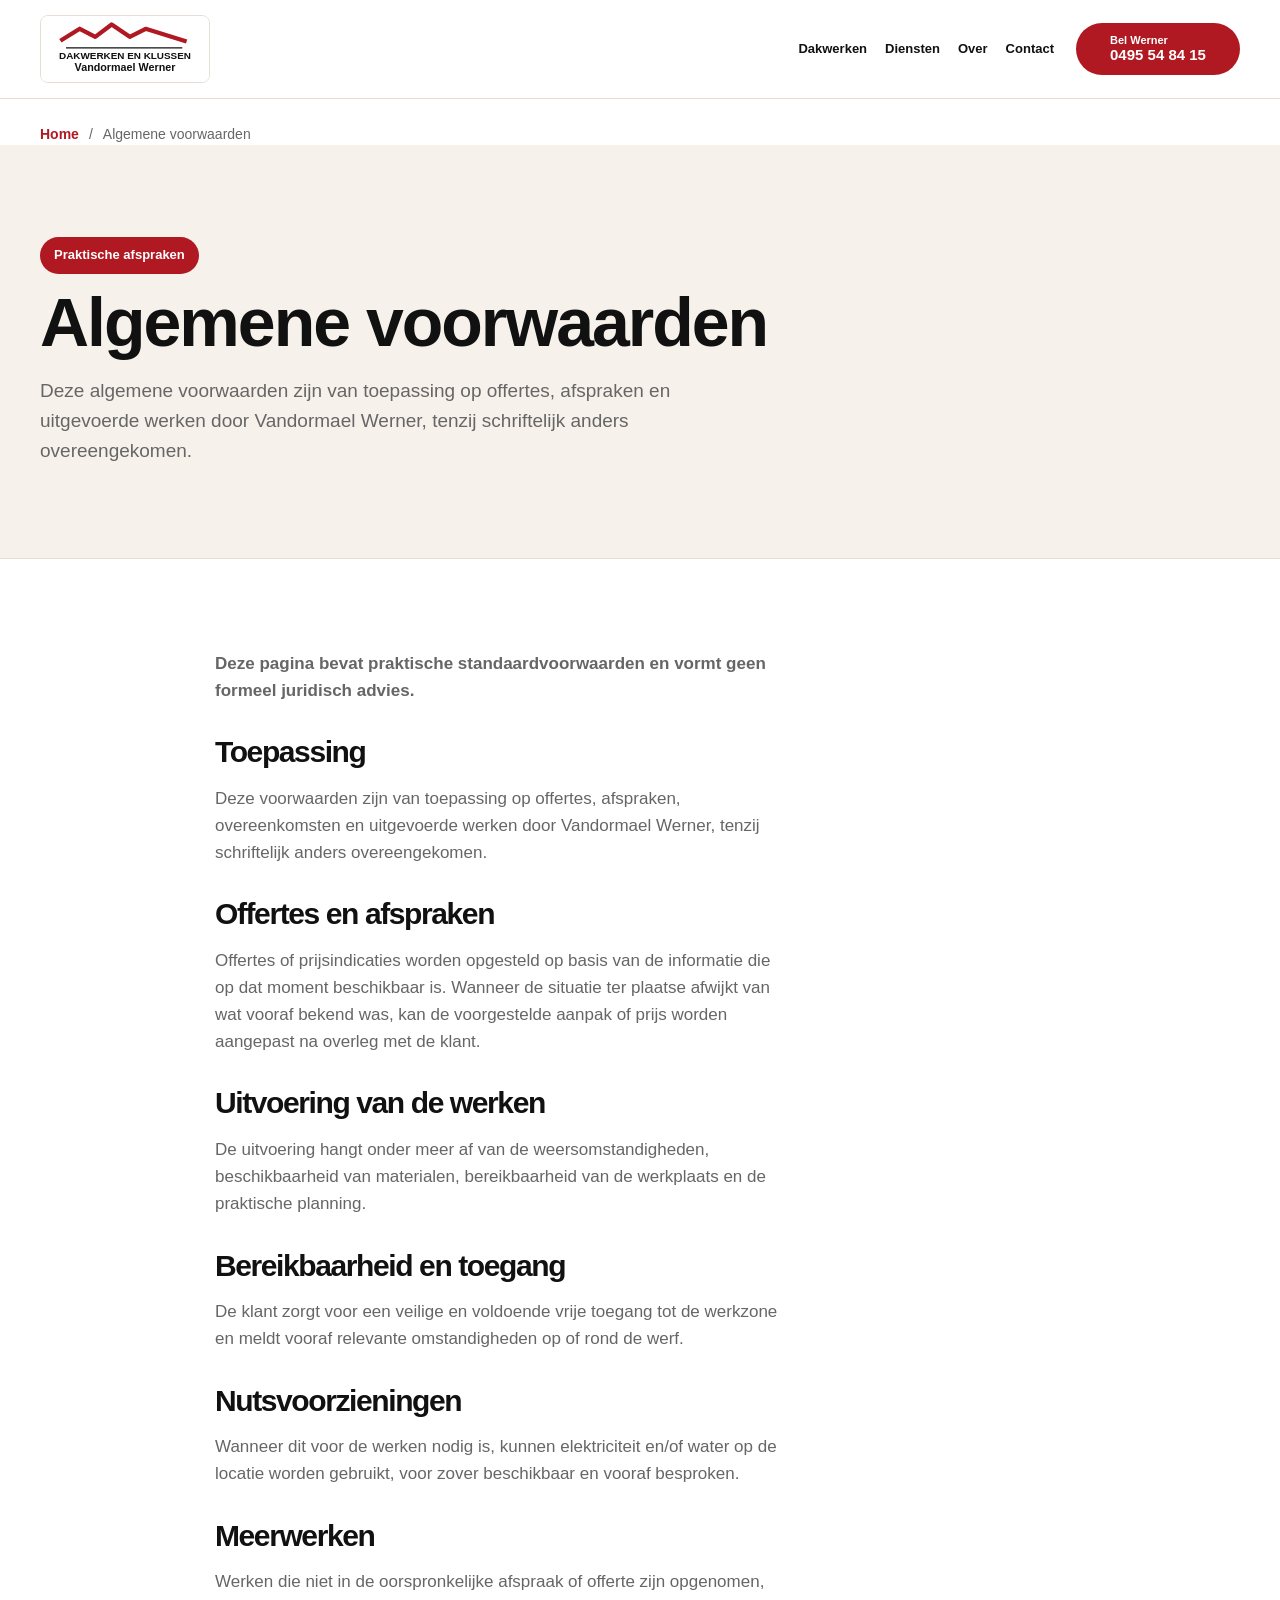
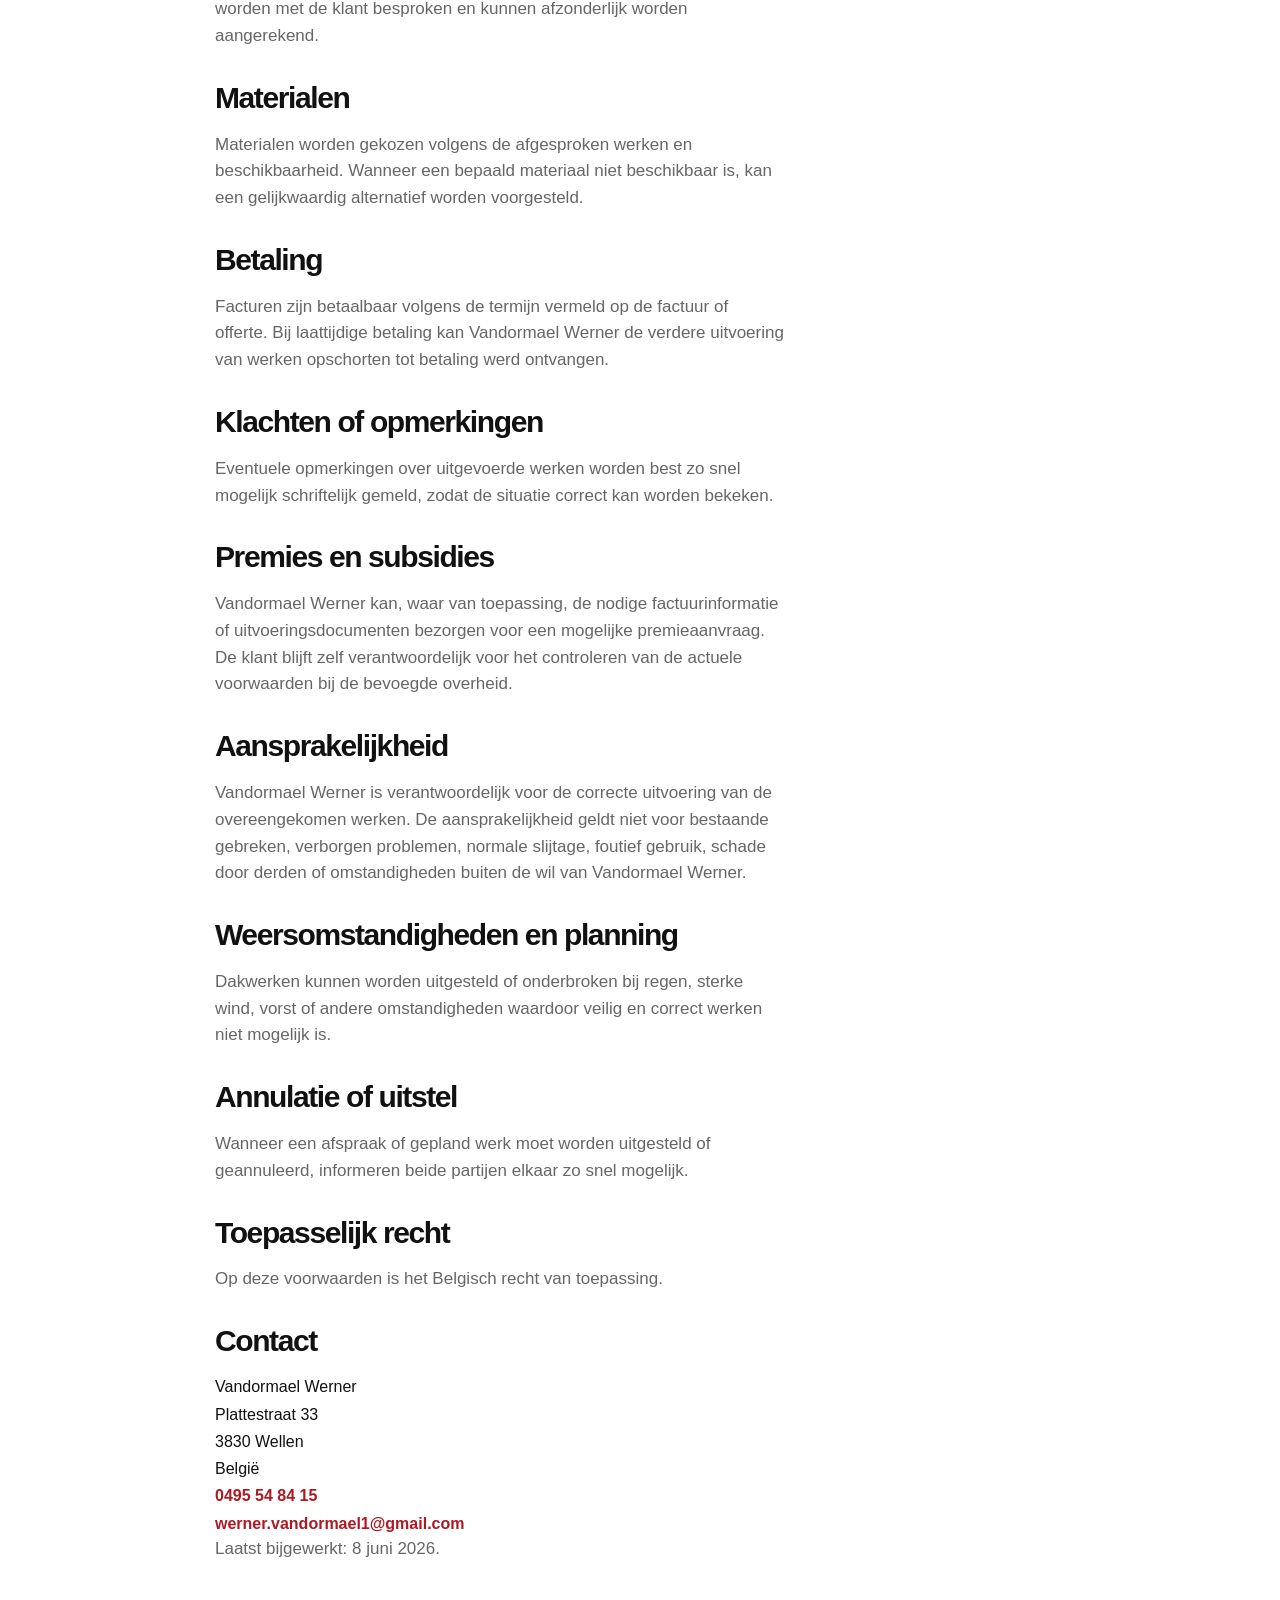
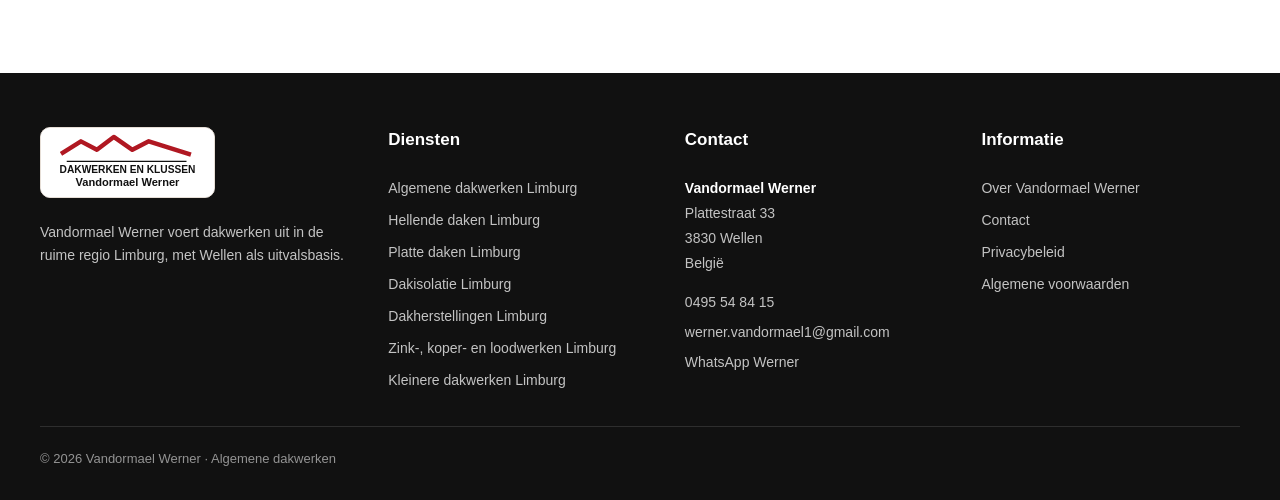
==== commit 34a9ad96: "Add header phone number and update preview status" ====
--- a/algemene-voorwaarden/index.html
+++ b/algemene-voorwaarden/index.html
@@ -1 +1 @@
-<!doctype html><html lang="nl-BE"><head><meta charset="utf-8"><meta name="viewport" content="width=device-width,initial-scale=1"><title>Algemene voorwaarden | Vandormael Werner</title><meta name="description" content="Lees de algemene voorwaarden van Vandormael Werner voor dakwerken in Limburg, met informatie over offertes, uitvoering, betaling, klachten en aansprakelijkheid."><meta name="robots" content="index,follow"><link rel="canonical" href="https://wernervandormael.be/algemene-voorwaarden/"><meta property="og:type" content="website"><meta property="og:title" content="Algemene voorwaarden | Vandormael Werner"><meta property="og:description" content="Lees de algemene voorwaarden van Vandormael Werner voor dakwerken in Limburg, met informatie over offertes, uitvoering, betaling, klachten en aansprakelijkheid."><meta property="og:url" content="https://wernervandormael.be/algemene-voorwaarden/"><meta property="og:image" content="https://wernervandormael.be/assets/images/optimized/dakwerker-limburg-bedrijfswagen-dakwerken.jpg"><meta name="twitter:card" content="summary_large_image"><meta name="twitter:title" content="Algemene voorwaarden | Vandormael Werner"><meta name="twitter:description" content="Lees de algemene voorwaarden van Vandormael Werner voor dakwerken in Limburg, met informatie over offertes, uitvoering, betaling, klachten en aansprakelijkheid."><meta name="twitter:image" content="https://wernervandormael.be/assets/images/optimized/dakwerker-limburg-bedrijfswagen-dakwerken.jpg"><meta name="theme-color" content="#b01822"><link rel="manifest" href="../site.webmanifest"><link rel="stylesheet" href="../assets/css/style.css"><script type="application/ld+json">{"@context":"https://schema.org","@graph":[{"@context":"https://schema.org","@type":"RoofingContractor","name":"Vandormael Werner","description":"Vandormael Werner voert dakwerken uit in de ruime regio Limburg, met Wellen als uitvalsbasis.","url":"https://wernervandormael.be/","telephone":"+32495548415","email":"werner.vandormael1@gmail.com","contactPoint":{"@type":"ContactPoint","telephone":"+32495548415","email":"werner.vandormael1@gmail.com","contactType":"customer service","areaServed":"BE","availableLanguage":"nl-BE"},"address":{"@type":"PostalAddress","streetAddress":"Plattestraat 33","postalCode":"3830","addressLocality":"Wellen","addressCountry":"BE"},"areaServed":["Limburg","Wellen"],"serviceType":["Algemene dakwerken","Hellende daken","Platte daken","Dakisolatie","Dakherstellingen","Zink-, koper- en loodwerken","Kleinere dakwerken"]},{"@type":"BreadcrumbList","itemListElement":[{"@type":"ListItem","position":1,"name":"Home","item":"https://wernervandormael.be/"},{"@type":"ListItem","position":2,"name":"Algemene voorwaarden","item":"https://wernervandormael.be/algemene-voorwaarden/"}]}]}</script><script defer src="../assets/js/main.js"></script></head><body><header><nav class="nav container" aria-label="Hoofdnavigatie"><a class="brand" href="../" aria-label="Vandormael Werner home"><img src="../assets/images/vandormael-werner-logo.svg" alt="Vandormael Werner Dakwerken en Klussen" width="390" height="155"></a><button class="menu-toggle" aria-expanded="false" aria-controls="main-menu">Menu</button><div class="menu" id="main-menu"><a href="../">Dakwerken</a><details><summary>Diensten</summary><div class="dropdown"><a href="../dakwerken/limburg/">Algemene dakwerken</a><a href="../hellende-daken/limburg/">Hellende daken</a><a href="../platte-daken/limburg/">Platte daken</a><a href="../dakisolatie/limburg/">Dakisolatie</a><a href="../dakherstellingen/limburg/">Dakherstellingen</a><a href="../zinkwerken-koperwerken-loodwerken/limburg/">Zink-, koper- en loodwerken</a><a href="../kleinere-dakwerken/limburg/">Kleinere dakwerken</a></div></details><a href="../over-vandormael-werner/">Over</a><a href="../contact/">Contact</a></div><a class="btn btn-red nav-call" href="tel:+32495548415">Bel Werner</a></nav></header><main><nav class="breadcrumbs container" aria-label="Broodkruimels"><a href="../">Home</a><span>/</span><span aria-current="page">Algemene voorwaarden</span></nav><section class="page-hero"><div class="container"><span class="eyebrow">Praktische afspraken</span><h1>Algemene voorwaarden</h1><p>Deze algemene voorwaarden zijn van toepassing op offertes, afspraken en uitgevoerde werken door Vandormael Werner, tenzij schriftelijk anders overeengekomen.</p></div></section><section><article class="container prose"><p><strong>Deze pagina bevat praktische standaardvoorwaarden en vormt geen formeel juridisch advies.</strong></p><h2>Toepassing</h2><p>Deze voorwaarden zijn van toepassing op offertes, afspraken, overeenkomsten en uitgevoerde werken door Vandormael Werner, tenzij schriftelijk anders overeengekomen.</p><h2>Offertes en afspraken</h2><p>Offertes of prijsindicaties worden opgesteld op basis van de informatie die op dat moment beschikbaar is. Wanneer de situatie ter plaatse afwijkt van wat vooraf bekend was, kan de voorgestelde aanpak of prijs worden aangepast na overleg met de klant.</p><h2>Uitvoering van de werken</h2><p>De uitvoering hangt onder meer af van de weersomstandigheden, beschikbaarheid van materialen, bereikbaarheid van de werkplaats en de praktische planning.</p><h2>Bereikbaarheid en toegang</h2><p>De klant zorgt voor een veilige en voldoende vrije toegang tot de werkzone en meldt vooraf relevante omstandigheden op of rond de werf.</p><h2>Nutsvoorzieningen</h2><p>Wanneer dit voor de werken nodig is, kunnen elektriciteit en/of water op de locatie worden gebruikt, voor zover beschikbaar en vooraf besproken.</p><h2>Meerwerken</h2><p>Werken die niet in de oorspronkelijke afspraak of offerte zijn opgenomen, worden met de klant besproken en kunnen afzonderlijk worden aangerekend.</p><h2>Materialen</h2><p>Materialen worden gekozen volgens de afgesproken werken en beschikbaarheid. Wanneer een bepaald materiaal niet beschikbaar is, kan een gelijkwaardig alternatief worden voorgesteld.</p><h2>Betaling</h2><p>Facturen zijn betaalbaar volgens de termijn vermeld op de factuur of offerte. Bij laattijdige betaling kan Vandormael Werner de verdere uitvoering van werken opschorten tot betaling werd ontvangen.</p><h2>Klachten of opmerkingen</h2><p>Eventuele opmerkingen over uitgevoerde werken worden best zo snel mogelijk schriftelijk gemeld, zodat de situatie correct kan worden bekeken.</p><h2>Premies en subsidies</h2><p>Vandormael Werner kan, waar van toepassing, de nodige factuurinformatie of uitvoeringsdocumenten bezorgen voor een mogelijke premieaanvraag. De klant blijft zelf verantwoordelijk voor het controleren van de actuele voorwaarden bij de bevoegde overheid.</p><h2>Aansprakelijkheid</h2><p>Vandormael Werner is verantwoordelijk voor de correcte uitvoering van de overeengekomen werken. De aansprakelijkheid geldt niet voor bestaande gebreken, verborgen problemen, normale slijtage, foutief gebruik, schade door derden of omstandigheden buiten de wil van Vandormael Werner.</p><h2>Weersomstandigheden en planning</h2><p>Dakwerken kunnen worden uitgesteld of onderbroken bij regen, sterke wind, vorst of andere omstandigheden waardoor veilig en correct werken niet mogelijk is.</p><h2>Annulatie of uitstel</h2><p>Wanneer een afspraak of gepland werk moet worden uitgesteld of geannuleerd, informeren beide partijen elkaar zo snel mogelijk.</p><h2>Toepasselijk recht</h2><p>Op deze voorwaarden is het Belgisch recht van toepassing.</p><h2>Contact</h2><address class="legal-contact"><span>Vandormael Werner</span><span>Plattestraat 33</span><span>3830 Wellen</span><span>België</span><a href="tel:+32495548415">0495 54 84 15</a><a href="mailto:werner.vandormael1@gmail.com">werner.vandormael1@gmail.com</a></address><p>Laatst bijgewerkt: 8 juni 2026.</p></article></section></main><footer><div class="footer-grid container"><div><a class="brand brand-footer" href="../"><img src="../assets/images/vandormael-werner-logo.svg" alt="Vandormael Werner Dakwerken en Klussen" width="390" height="155"></a><p>Vandormael Werner voert dakwerken uit in de ruime regio Limburg, met Wellen als uitvalsbasis.</p></div><div><h2>Diensten</h2><a href="../dakwerken/limburg/">Algemene dakwerken Limburg</a><a href="../hellende-daken/limburg/">Hellende daken Limburg</a><a href="../platte-daken/limburg/">Platte daken Limburg</a><a href="../dakisolatie/limburg/">Dakisolatie Limburg</a><a href="../dakherstellingen/limburg/">Dakherstellingen Limburg</a><a href="../zinkwerken-koperwerken-loodwerken/limburg/">Zink-, koper- en loodwerken Limburg</a><a href="../kleinere-dakwerken/limburg/">Kleinere dakwerken Limburg</a></div><div><h2>Contact</h2><address class="footer-contact"><strong>Vandormael Werner</strong><span>Plattestraat 33</span><span>3830 Wellen</span><span>België</span></address><div class="footer-contact-links"><a href="tel:+32495548415">0495 54 84 15</a><a href="mailto:werner.vandormael1@gmail.com">werner.vandormael1@gmail.com</a><a href="https://wa.me/32495548415?text=Dag%20Werner%2C%20ik%20heb%20een%20vraag%20over%20dakwerken." target="_blank" rel="noopener">WhatsApp Werner</a></div></div><div><h2>Informatie</h2><a href="../over-vandormael-werner/">Over Vandormael Werner</a><a href="../contact/">Contact</a><a href="../privacybeleid/">Privacybeleid</a><a href="../algemene-voorwaarden/">Algemene voorwaarden</a></div></div><div class="copy container">© 2026 Vandormael Werner · Algemene dakwerken</div></footer><a class="mobile-call btn btn-red" href="tel:+32495548415">Bel Werner</a></body></html>+<!doctype html><html lang="nl-BE"><head><meta charset="utf-8"><meta name="viewport" content="width=device-width,initial-scale=1"><title>Algemene voorwaarden | Vandormael Werner</title><meta name="description" content="Lees de algemene voorwaarden van Vandormael Werner voor dakwerken in Limburg, met informatie over offertes, uitvoering, betaling, klachten en aansprakelijkheid."><meta name="robots" content="noindex,nofollow"><link rel="canonical" href="https://wernervandormael.be/algemene-voorwaarden/"><meta property="og:type" content="website"><meta property="og:title" content="Algemene voorwaarden | Vandormael Werner"><meta property="og:description" content="Lees de algemene voorwaarden van Vandormael Werner voor dakwerken in Limburg, met informatie over offertes, uitvoering, betaling, klachten en aansprakelijkheid."><meta property="og:url" content="https://wernervandormael.be/algemene-voorwaarden/"><meta property="og:image" content="https://wernervandormael.be/assets/images/optimized/dakwerker-limburg-bedrijfswagen-dakwerken.jpg"><meta name="twitter:card" content="summary_large_image"><meta name="twitter:title" content="Algemene voorwaarden | Vandormael Werner"><meta name="twitter:description" content="Lees de algemene voorwaarden van Vandormael Werner voor dakwerken in Limburg, met informatie over offertes, uitvoering, betaling, klachten en aansprakelijkheid."><meta name="twitter:image" content="https://wernervandormael.be/assets/images/optimized/dakwerker-limburg-bedrijfswagen-dakwerken.jpg"><meta name="theme-color" content="#b01822"><link rel="manifest" href="../site.webmanifest"><link rel="stylesheet" href="../assets/css/style.css"><script type="application/ld+json">{"@context":"https://schema.org","@graph":[{"@context":"https://schema.org","@type":"RoofingContractor","name":"Vandormael Werner","description":"Vandormael Werner voert dakwerken uit in de ruime regio Limburg, met Wellen als uitvalsbasis.","url":"https://wernervandormael.be/","telephone":"+32495548415","email":"werner.vandormael1@gmail.com","contactPoint":{"@type":"ContactPoint","telephone":"+32495548415","email":"werner.vandormael1@gmail.com","contactType":"customer service","areaServed":"BE","availableLanguage":"nl-BE"},"address":{"@type":"PostalAddress","streetAddress":"Plattestraat 33","postalCode":"3830","addressLocality":"Wellen","addressCountry":"BE"},"areaServed":["Limburg","Wellen"],"serviceType":["Algemene dakwerken","Hellende daken","Platte daken","Dakisolatie","Dakherstellingen","Zink-, koper- en loodwerken","Kleinere dakwerken"]},{"@type":"BreadcrumbList","itemListElement":[{"@type":"ListItem","position":1,"name":"Home","item":"https://wernervandormael.be/"},{"@type":"ListItem","position":2,"name":"Algemene voorwaarden","item":"https://wernervandormael.be/algemene-voorwaarden/"}]}]}</script><script defer src="../assets/js/main.js"></script></head><body><header><nav class="nav container" aria-label="Hoofdnavigatie"><a class="brand" href="../" aria-label="Vandormael Werner home"><img src="../assets/images/vandormael-werner-logo.svg" alt="Vandormael Werner Dakwerken en Klussen" width="390" height="155"></a><button class="menu-toggle" aria-expanded="false" aria-controls="main-menu">Menu</button><div class="menu" id="main-menu"><a href="../">Dakwerken</a><details><summary>Diensten</summary><div class="dropdown"><a href="../dakwerken/limburg/">Algemene dakwerken</a><a href="../hellende-daken/limburg/">Hellende daken</a><a href="../platte-daken/limburg/">Platte daken</a><a href="../dakisolatie/limburg/">Dakisolatie</a><a href="../dakherstellingen/limburg/">Dakherstellingen</a><a href="../zinkwerken-koperwerken-loodwerken/limburg/">Zink-, koper- en loodwerken</a><a href="../kleinere-dakwerken/limburg/">Kleinere dakwerken</a></div></details><a href="../over-vandormael-werner/">Over</a><a href="../contact/">Contact</a></div><a class="btn btn-red nav-call" href="tel:+32495548415"><small>Bel Werner</small><strong>0495 54 84 15</strong></a></nav></header><main><nav class="breadcrumbs container" aria-label="Broodkruimels"><a href="../">Home</a><span>/</span><span aria-current="page">Algemene voorwaarden</span></nav><section class="page-hero"><div class="container"><span class="eyebrow">Praktische afspraken</span><h1>Algemene voorwaarden</h1><p>Deze algemene voorwaarden zijn van toepassing op offertes, afspraken en uitgevoerde werken door Vandormael Werner, tenzij schriftelijk anders overeengekomen.</p></div></section><section><article class="container prose"><p><strong>Deze pagina bevat praktische standaardvoorwaarden en vormt geen formeel juridisch advies.</strong></p><h2>Toepassing</h2><p>Deze voorwaarden zijn van toepassing op offertes, afspraken, overeenkomsten en uitgevoerde werken door Vandormael Werner, tenzij schriftelijk anders overeengekomen.</p><h2>Offertes en afspraken</h2><p>Offertes of prijsindicaties worden opgesteld op basis van de informatie die op dat moment beschikbaar is. Wanneer de situatie ter plaatse afwijkt van wat vooraf bekend was, kan de voorgestelde aanpak of prijs worden aangepast na overleg met de klant.</p><h2>Uitvoering van de werken</h2><p>De uitvoering hangt onder meer af van de weersomstandigheden, beschikbaarheid van materialen, bereikbaarheid van de werkplaats en de praktische planning.</p><h2>Bereikbaarheid en toegang</h2><p>De klant zorgt voor een veilige en voldoende vrije toegang tot de werkzone en meldt vooraf relevante omstandigheden op of rond de werf.</p><h2>Nutsvoorzieningen</h2><p>Wanneer dit voor de werken nodig is, kunnen elektriciteit en/of water op de locatie worden gebruikt, voor zover beschikbaar en vooraf besproken.</p><h2>Meerwerken</h2><p>Werken die niet in de oorspronkelijke afspraak of offerte zijn opgenomen, worden met de klant besproken en kunnen afzonderlijk worden aangerekend.</p><h2>Materialen</h2><p>Materialen worden gekozen volgens de afgesproken werken en beschikbaarheid. Wanneer een bepaald materiaal niet beschikbaar is, kan een gelijkwaardig alternatief worden voorgesteld.</p><h2>Betaling</h2><p>Facturen zijn betaalbaar volgens de termijn vermeld op de factuur of offerte. Bij laattijdige betaling kan Vandormael Werner de verdere uitvoering van werken opschorten tot betaling werd ontvangen.</p><h2>Klachten of opmerkingen</h2><p>Eventuele opmerkingen over uitgevoerde werken worden best zo snel mogelijk schriftelijk gemeld, zodat de situatie correct kan worden bekeken.</p><h2>Premies en subsidies</h2><p>Vandormael Werner kan, waar van toepassing, de nodige factuurinformatie of uitvoeringsdocumenten bezorgen voor een mogelijke premieaanvraag. De klant blijft zelf verantwoordelijk voor het controleren van de actuele voorwaarden bij de bevoegde overheid.</p><h2>Aansprakelijkheid</h2><p>Vandormael Werner is verantwoordelijk voor de correcte uitvoering van de overeengekomen werken. De aansprakelijkheid geldt niet voor bestaande gebreken, verborgen problemen, normale slijtage, foutief gebruik, schade door derden of omstandigheden buiten de wil van Vandormael Werner.</p><h2>Weersomstandigheden en planning</h2><p>Dakwerken kunnen worden uitgesteld of onderbroken bij regen, sterke wind, vorst of andere omstandigheden waardoor veilig en correct werken niet mogelijk is.</p><h2>Annulatie of uitstel</h2><p>Wanneer een afspraak of gepland werk moet worden uitgesteld of geannuleerd, informeren beide partijen elkaar zo snel mogelijk.</p><h2>Toepasselijk recht</h2><p>Op deze voorwaarden is het Belgisch recht van toepassing.</p><h2>Contact</h2><address class="legal-contact"><span>Vandormael Werner</span><span>Plattestraat 33</span><span>3830 Wellen</span><span>België</span><a href="tel:+32495548415">0495 54 84 15</a><a href="mailto:werner.vandormael1@gmail.com">werner.vandormael1@gmail.com</a></address><p>Laatst bijgewerkt: 8 juni 2026.</p></article></section></main><footer><div class="footer-grid container"><div><a class="brand brand-footer" href="../"><img src="../assets/images/vandormael-werner-logo.svg" alt="Vandormael Werner Dakwerken en Klussen" width="390" height="155"></a><p>Vandormael Werner voert dakwerken uit in de ruime regio Limburg, met Wellen als uitvalsbasis.</p></div><div><h2>Diensten</h2><a href="../dakwerken/limburg/">Algemene dakwerken Limburg</a><a href="../hellende-daken/limburg/">Hellende daken Limburg</a><a href="../platte-daken/limburg/">Platte daken Limburg</a><a href="../dakisolatie/limburg/">Dakisolatie Limburg</a><a href="../dakherstellingen/limburg/">Dakherstellingen Limburg</a><a href="../zinkwerken-koperwerken-loodwerken/limburg/">Zink-, koper- en loodwerken Limburg</a><a href="../kleinere-dakwerken/limburg/">Kleinere dakwerken Limburg</a></div><div><h2>Contact</h2><address class="footer-contact"><strong>Vandormael Werner</strong><span>Plattestraat 33</span><span>3830 Wellen</span><span>België</span></address><div class="footer-contact-links"><a href="tel:+32495548415">0495 54 84 15</a><a href="mailto:werner.vandormael1@gmail.com">werner.vandormael1@gmail.com</a><a href="https://wa.me/32495548415?text=Dag%20Werner%2C%20ik%20heb%20een%20vraag%20over%20dakwerken." target="_blank" rel="noopener">WhatsApp Werner</a></div></div><div><h2>Informatie</h2><a href="../over-vandormael-werner/">Over Vandormael Werner</a><a href="../contact/">Contact</a><a href="../privacybeleid/">Privacybeleid</a><a href="../algemene-voorwaarden/">Algemene voorwaarden</a></div></div><div class="copy container">© 2026 Vandormael Werner · Algemene dakwerken</div></footer><a class="mobile-call btn btn-red" href="tel:+32495548415">Bel Werner</a></body></html>
--- a/assets/css/style.css
+++ b/assets/css/style.css
@@ -17,3 +17,39 @@
 footer{background:#111;color:#fff;padding:54px 0 30px}.footer-grid{display:grid;grid-template-columns:1.2fr 1fr 1fr 1fr;gap:38px}.brand-footer{width:175px}.brand-footer img{width:175px;border-radius:10px;margin-bottom:14px}.footer-grid h2{font-size:17px;margin:0 0 14px}.footer-grid>div{display:grid;align-content:start;gap:9px}.footer-grid p,.footer-grid address,.footer-grid a{color:rgba(255,255,255,.75);font-style:normal;font-size:14px;line-height:1.65;margin:0}.footer-contact,.footer-contact-links{display:grid;gap:2px}.footer-contact strong{color:#fff}.footer-contact-links{margin-top:7px;gap:7px}.footer-grid a:hover{color:#fff}.copy{margin-top:34px;padding-top:22px;border-top:1px solid rgba(255,255,255,.12);color:rgba(255,255,255,.55);font-size:13px}.mobile-call{display:none}
 @media(max-width:1000px){.menu-toggle{display:block;margin-left:auto;padding:10px 14px;background:#fff;border:1px solid var(--line);border-radius:10px;font-weight:900}.menu{display:none;position:absolute;top:98px;left:20px;right:20px;padding:18px;background:#fff;border:1px solid var(--line);border-radius:16px;box-shadow:var(--shadow)}.menu.open{display:grid}.dropdown{position:static;width:auto;box-shadow:none;margin-top:8px}.nav-call{display:none}.split,.contact-grid,.contact-page,.process-pro{grid-template-columns:1fr}.process-intro{position:static}.service-grid{grid-template-columns:1fr 1fr}.project-grid{grid-template-columns:1fr 1fr}.footer-grid{grid-template-columns:1fr 1fr}.contact-photo{height:480px}.compact-cta{display:block}.compact-cta .cta-actions{margin-top:24px}.trust article{border-right:0;border-bottom:1px solid var(--line)}.trust article:last-child{border-bottom:0}}
 @media(max-width:640px){.nav{min-height:82px}.brand img{width:152px}.menu{top:82px;left:14px;right:14px}.hero{min-height:auto}.hero-inner{padding:62px 0 112px}.hero h1,.page-hero h1{font-size:39px;letter-spacing:-1px}.contact-hero h1{font-size:36px;overflow-wrap:anywhere}.hero p,.page-hero p{font-size:17px}.hero .actions .btn,.actions .btn,.cta-actions .btn{width:100%}.trust{margin-top:-62px;padding:0 14px}.trust-grid,.service-grid,.project-grid,.footer-grid{grid-template-columns:1fr}.trust article{padding:25px}section,.page-hero{padding:70px 0}.section-head{display:block}.section-head p{margin-top:15px}.photo{height:390px}.project{height:285px}.process-step{grid-template-columns:58px 1fr;gap:15px;padding:20px 18px}.process-badge{width:56px;height:56px;border-radius:18px}.process-badge svg{width:25px;height:25px}.process-line{left:27px}.mobile-call{display:flex;position:fixed;left:16px;right:16px;bottom:16px;z-index:80;box-shadow:0 16px 36px rgba(176,24,34,.32)}body{padding-bottom:82px}}
+
+/* Isolated premium test layout for /dakwerken/limburg/. */
+.premium-service-page{background:#fcfaf7}.premium-service-page>.breadcrumbs{background:#fff}.premium-service-hero{position:relative;min-height:600px;color:#fff;display:grid;align-items:center;overflow:hidden;padding:0}.premium-service-hero-bg{position:absolute;inset:0;z-index:0}.premium-service-hero-bg:after{content:"";position:absolute;inset:0;background:linear-gradient(90deg,rgba(7,15,21,.91) 0%,rgba(7,15,21,.7) 43%,rgba(7,15,21,.25) 72%,rgba(7,15,21,.08) 100%)}.premium-service-hero-bg img{object-position:center 34%}.premium-service-hero-inner{position:relative;z-index:1;padding:62px 0 106px}.premium-service-hero h1{font-size:clamp(46px,5.7vw,72px);line-height:.99;letter-spacing:-2.2px;max-width:650px;margin:16px 0 18px}.premium-service-hero p{font-size:17px;line-height:1.65;max-width:620px;color:rgba(255,255,255,.9);margin:0}.premium-service-hero .actions{margin-top:25px}.premium-service-hero .btn{min-width:190px;gap:9px}.premium-service-hero .btn span{font-size:17px}.premium-trust{position:relative;z-index:3;margin-top:-62px;padding:0 0 30px}.premium-trust-grid{display:grid;grid-template-columns:repeat(3,1fr);background:#fff;border:1px solid var(--line);border-radius:24px;box-shadow:0 24px 58px rgba(0,0,0,.14);overflow:hidden}.premium-trust-grid article{display:grid;grid-template-columns:52px 1fr;align-items:center;gap:17px;padding:25px 27px;border-right:1px solid var(--line)}.premium-trust-grid article:last-child{border-right:0}.premium-trust-icon{width:50px;height:50px;border-radius:16px;display:grid;place-items:center;background:#f8e8e8;color:var(--red)}.premium-trust-icon svg{width:25px;height:25px;fill:currentColor}.premium-trust-grid strong{display:block;font-size:16px;line-height:1.3;margin-bottom:5px}.premium-trust-grid p{color:var(--muted);font-size:14px;margin:0}.premium-practical{padding:64px 0 78px}.premium-practical-grid{grid-template-columns:.95fr 1.05fr;gap:62px}.premium-practical h2,.premium-section-heading h2,.premium-bottom-cta h2{font-size:clamp(34px,4vw,52px);line-height:1.05;letter-spacing:-1.4px;margin:8px 0 16px}.premium-practical p,.premium-section-heading p{color:var(--muted);font-size:17px;max-width:690px;margin:0 0 18px}.premium-practical .checks{gap:10px;margin:22px 0 26px}.premium-practical .checks li{align-items:flex-start}.premium-practical .btn{gap:10px;padding-inline:24px}.premium-practical-photo{height:500px;border-radius:24px;box-shadow:0 18px 46px rgba(0,0,0,.13)}.premium-practical-photo img{object-position:center 42%}.premium-attention-section{padding:64px 0}.premium-section-heading{max-width:780px;margin-bottom:30px}.premium-attention-grid{display:grid;grid-template-columns:repeat(3,1fr);gap:20px}.premium-attention-grid article{min-height:225px;padding:26px;background:#fff;border:1px solid var(--line);border-radius:20px;box-shadow:0 8px 24px rgba(0,0,0,.045);transition:.18s ease}.premium-attention-grid article:hover{transform:translateY(-3px);box-shadow:0 14px 30px rgba(0,0,0,.08)}.premium-attention-meta{display:flex;align-items:center;justify-content:space-between;margin-bottom:18px}.premium-attention-icon{display:grid;place-items:center;width:44px;height:44px;border-radius:14px;background:#f8e8e8;color:var(--red)}.premium-attention-icon svg{width:23px;height:23px;fill:currentColor}.premium-attention-meta b{color:#cbbdb2;font-size:13px}.premium-attention-grid h3{font-size:20px;margin:0 0 9px}.premium-attention-grid p{color:var(--muted);font-size:15px;margin:0}.premium-related-section{padding:66px 0}.premium-related{display:grid;grid-template-columns:repeat(5,1fr);gap:12px}.premium-related a{display:flex;align-items:center;justify-content:space-between;gap:12px;min-height:68px;padding:16px;background:#fff;border:1px solid #dbcfc5;border-radius:14px;color:#222;box-shadow:0 5px 18px rgba(0,0,0,.035);transition:.16s ease}.premium-related a:hover,.premium-related a:focus-visible{border-color:var(--red);color:var(--red);transform:translateY(-2px);box-shadow:0 10px 24px rgba(176,24,34,.1)}.premium-related a span{color:var(--red);font-size:20px}.premium-faq-section{padding:66px 0}.premium-service-page .faq{gap:10px}.premium-service-page .faq details{border-radius:13px;padding:17px 20px;box-shadow:0 5px 16px rgba(0,0,0,.04);transition:.16s ease}.premium-service-page .faq details[open]{border-color:#d7b9b7;box-shadow:0 9px 22px rgba(176,24,34,.08)}.premium-service-page .faq summary{position:relative;padding-right:30px;list-style:none}.premium-service-page .faq summary::-webkit-details-marker{display:none}.premium-service-page .faq summary:after{content:"+";position:absolute;right:2px;top:-3px;color:var(--red);font-size:23px;line-height:1}.premium-service-page .faq details[open] summary:after{content:"−"}.premium-bottom-cta-section{padding:68px 0;background:#fcfaf7}.premium-bottom-cta{position:relative;display:flex;align-items:center;justify-content:space-between;gap:54px;padding:44px 50px;background:linear-gradient(120deg,#7f0f17,#b81824 58%,#d12835);border-radius:24px;color:#fff;box-shadow:0 22px 52px rgba(139,17,25,.24);overflow:hidden}.premium-bottom-cta:before{content:"";position:absolute;inset:0;background:radial-gradient(circle at 8% 18%,rgba(255,255,255,.12),transparent 30%);pointer-events:none}.premium-bottom-cta>*{position:relative}.premium-bottom-cta .kicker{color:#fff}.premium-bottom-cta h2{margin-bottom:12px}.premium-bottom-cta p{max-width:620px;color:rgba(255,255,255,.84);margin:0}.premium-bottom-cta .cta-actions{display:grid;gap:11px;flex:0 0 250px;margin:0}.premium-bottom-cta .btn{width:100%;min-height:49px}.premium-bottom-cta .btn-outline-light{background:rgba(255,255,255,.04)}
+@media(max-width:1000px){.premium-service-hero{min-height:550px}.premium-service-hero-inner{padding:58px 0 104px}.premium-service-hero-bg img{object-position:58% 34%}.premium-trust-grid{grid-template-columns:1fr}.premium-trust-grid article{border-right:0;border-bottom:1px solid var(--line)}.premium-trust-grid article:last-child{border-bottom:0}.premium-practical-grid{grid-template-columns:1fr}.premium-practical-photo{height:420px}.premium-attention-grid{grid-template-columns:1fr}.premium-attention-grid article{min-height:auto}.premium-related{grid-template-columns:repeat(2,1fr)}.premium-bottom-cta{display:block}.premium-bottom-cta .cta-actions{margin-top:26px}}
+@media(max-width:640px){.premium-service-page .container{max-width:calc(100vw - 40px)}.premium-service-page>.breadcrumbs{padding-top:16px}.premium-service-hero{min-height:auto}.premium-service-hero-inner{min-width:0;padding:48px 0 96px}.premium-service-hero-bg img{object-position:61% 34%}.premium-service-hero h1{font-size:36px;letter-spacing:-1.2px;margin:14px 0 15px;overflow-wrap:anywhere}.premium-service-hero p{font-size:15px;line-height:1.55}.premium-service-hero .actions{margin-top:20px}.premium-service-hero .actions .btn{width:100%;min-width:0}.premium-trust{margin-top:-48px;padding:0 14px 24px}.premium-trust-grid,.premium-trust-grid article,.premium-trust-grid article>div{min-width:0}.premium-trust-grid article{grid-template-columns:48px minmax(0,1fr);padding:20px}.premium-trust-icon{width:46px;height:46px}.premium-practical,.premium-attention-section,.premium-related-section,.premium-faq-section,.premium-bottom-cta-section{padding:54px 0}.premium-practical-photo{height:310px}.premium-related{grid-template-columns:minmax(0,1fr)}.premium-related a{min-width:0;min-height:62px}.premium-related strong{overflow-wrap:anywhere}.premium-service-page .faq details{padding:16px}.premium-bottom-cta{padding:30px 24px}.premium-bottom-cta .cta-actions{width:100%}}
+
+/* Final isolated polish for /dakwerken/limburg/. */
+.premium-service-hero-bg:after{background:linear-gradient(90deg,rgba(7,15,21,.9) 0%,rgba(7,15,21,.72) 40%,rgba(7,15,21,.3) 68%,rgba(7,15,21,.1) 100%)}.premium-service-hero-bg img{object-position:center 32%}.premium-service-hero-inner{padding-top:58px}.premium-service-hero h1{margin-top:15px;margin-bottom:17px}.premium-service-hero .actions{gap:14px;margin-top:24px}.premium-service-hero .btn{min-height:52px;padding-inline:25px;box-shadow:0 8px 24px rgba(0,0,0,.18)}.premium-service-hero .btn-outline-light{background:rgba(8,16,21,.18);backdrop-filter:blur(4px)}.premium-service-hero .btn:focus-visible,.premium-practical .btn:focus-visible,.premium-bottom-cta .btn:focus-visible{outline:3px solid #fff;outline-offset:3px}.premium-trust{padding-bottom:24px}.premium-trust-grid article{min-height:108px;padding-block:23px}.premium-trust-icon{box-shadow:inset 0 0 0 1px rgba(176,24,34,.04)}.premium-practical-grid{align-items:start}.premium-practical .btn{min-height:50px;box-shadow:0 9px 22px rgba(176,24,34,.16)}.premium-practical-photo{height:488px;margin-top:8px}.premium-practical-photo img{object-position:center 38%}.premium-attention-grid article{display:flex;flex-direction:column}.premium-attention-grid p{margin-top:auto}.premium-related a{min-height:72px}.premium-related a:focus-visible{outline:3px solid rgba(176,24,34,.25);outline-offset:3px}.premium-service-page .faq details:hover{border-color:#dbc9c1}.premium-service-page .faq summary:focus-visible{outline:3px solid rgba(176,24,34,.22);outline-offset:5px;border-radius:4px}.premium-bottom-cta{gap:64px;padding:46px 52px;background:linear-gradient(118deg,#7c0d15,#b81723 56%,#d22b37)}.premium-bottom-cta .cta-actions{flex-basis:260px}.premium-bottom-cta .btn{min-height:51px}.premium-bottom-cta .btn-white{box-shadow:0 8px 20px rgba(69,4,9,.2)}.premium-bottom-cta .btn-outline-light{border-color:rgba(255,255,255,.8);background:rgba(255,255,255,.06)}.premium-bottom-cta .btn-outline-light:hover{background:rgba(255,255,255,.14)}
+@media(max-width:1000px){.premium-service-hero-bg img{object-position:60% 32%}.premium-practical-photo{height:410px;margin-top:0}.premium-bottom-cta{padding:40px}.premium-bottom-cta .cta-actions{max-width:360px}}
+@media(max-width:640px){.premium-service-hero-inner{padding:42px 0 88px}.premium-service-hero-bg img{object-position:62% 32%}.premium-service-hero h1{font-size:35px;line-height:1.02}.premium-service-hero .actions{gap:11px;margin-top:18px}.premium-service-hero .btn{min-height:50px}.premium-trust{padding-bottom:18px}.premium-trust-grid article{min-height:auto;padding:18px}.premium-practical-photo{height:285px}.premium-practical .btn{width:100%}.premium-attention-grid article{padding:22px}.premium-related a{min-height:64px}.premium-bottom-cta{padding:28px 22px}.premium-bottom-cta .cta-actions{max-width:none;margin-top:22px}.premium-bottom-cta .btn{min-height:52px}}
+.premium-email-cta,.visible-email-cta{display:grid;gap:1px;line-height:1.2}.premium-email-cta small,.visible-email-cta small{font-size:11px;font-weight:700;opacity:.86;overflow-wrap:anywhere;white-space:normal}
+
+/* Homepage-only harmonization with the approved premium service-page pattern. */
+.home-page{background:#fcfaf7}.home-page .home-hero{isolation:isolate;min-height:620px}.home-page .home-hero .hero-bg img{object-position:center 48%}.home-page .home-hero:after{background:linear-gradient(90deg,rgba(7,15,21,.91) 0%,rgba(7,15,21,.7) 44%,rgba(7,15,21,.24) 74%,rgba(7,15,21,.08) 100%)}.home-page .home-hero .hero-inner{padding:70px 0 108px}.home-page .home-hero h1{max-width:690px;font-size:clamp(46px,5.7vw,70px);margin:16px 0 18px}.home-page .home-hero p{max-width:650px;font-size:17px;line-height:1.65}.home-page .home-hero .actions{gap:14px;margin-top:24px}.home-page .home-hero .btn{min-width:210px;min-height:52px;padding-inline:25px;box-shadow:0 8px 24px rgba(0,0,0,.18)}.home-page .trust{max-width:none;margin:-62px auto 0;padding:0 0 22px}.home-page .trust .premium-trust-grid article{min-height:108px;padding-block:23px}.home-page .trust .premium-trust-grid strong{color:var(--ink);font-size:16px}
+.home-page .home-services-section{padding:62px 0 76px}.home-page .section-head{margin-bottom:30px}.home-page .service-grid{gap:20px}.home-page .service-card{display:flex;flex-direction:column;border-radius:20px;box-shadow:0 8px 24px rgba(0,0,0,.045)}.home-page .service-card:hover,.home-page .service-card:focus-visible{border-color:#d7b9b7;transform:translateY(-3px);box-shadow:0 14px 30px rgba(0,0,0,.09)}.home-page .service-card:focus-visible{outline:3px solid rgba(176,24,34,.22);outline-offset:3px}.home-page .service-card picture{height:205px}.home-page .service-card div{display:flex;flex:1;flex-direction:column;padding:23px}.home-page .service-card h3{font-size:22px}.home-page .service-card b{margin-top:auto}.home-page .service-card-highlight{grid-column:1/-1;display:grid;grid-template-columns:.85fr 1.15fr;border-color:#dfc7c4;background:linear-gradient(110deg,#fff,#fff9f7)}.home-page .service-card-highlight picture{height:100%;min-height:270px}.home-page .service-card-highlight div{justify-content:center;padding:30px 34px}.home-page .service-card-highlight h3{font-size:28px}.home-page .service-card-highlight b{margin-top:4px}
+.home-page .home-about-section{padding:72px 0}.home-page .about-section{grid-template-columns:1.12fr .88fr;gap:36px}.home-page .about-section .photo{height:550px;border-radius:24px;box-shadow:0 18px 46px rgba(0,0,0,.13)}.home-page .about-section .photo img{object-position:center 38%}.home-page .home-about-copy{padding:28px 30px;background:#fff;border:1px solid var(--line);border-radius:24px;box-shadow:0 10px 30px rgba(0,0,0,.05)}.home-page .home-about-copy h2{font-size:clamp(32px,3.5vw,46px);margin-bottom:14px}.home-page .home-about-copy p{font-size:16px;margin-bottom:14px}.home-page .home-about-copy .checks{gap:8px;margin:18px 0 0}.home-page .home-about-copy .checks li{font-size:15px}.home-page .home-about-copy .checks li:before,.home-page .smaller-works .checks li:before{width:22px;height:22px;flex-basis:22px;font-size:13px}
+.home-page .home-process-section{padding:72px 0}.home-page .process-pro{gap:52px}.home-page .process-step{border-radius:18px;transition:.18s ease}.home-page .process-step:hover{border-color:#d7b9b7;transform:translateY(-2px);box-shadow:0 12px 28px rgba(0,0,0,.08)}.home-page .process-badge{border-radius:18px;background:#f8e8e8}.home-page .process-badge span{background:var(--red-dark)}.home-page .home-area-section{padding:62px 0}.home-page .area{position:relative;overflow:hidden;padding:38px 42px;border-radius:24px;box-shadow:0 14px 34px rgba(0,0,0,.07)}.home-page .area:after{content:"";position:absolute;width:180px;height:180px;right:-65px;top:-80px;border-radius:50%;background:rgba(176,24,34,.06)}.home-page .area p{max-width:820px}.home-page .work-showcase{padding:72px 0;background:#17191b}.home-page .project-grid{gap:16px}.home-page .project{height:300px;border-radius:20px;transition:.18s ease}.home-page .project:hover,.home-page .project:focus-visible{transform:translateY(-3px);border-color:rgba(255,255,255,.35);box-shadow:0 16px 34px rgba(0,0,0,.28)}.home-page .project:focus-visible{outline:3px solid rgba(255,255,255,.65);outline-offset:3px}
+.home-page .home-smaller-section{padding:72px 0}.home-page .smaller-works{gap:58px}.home-page .smaller-works .photo{height:470px;border-radius:24px;box-shadow:0 18px 46px rgba(0,0,0,.12)}.home-page .smaller-works .photo img{object-position:center 44%}.home-page .smaller-works .btn{min-height:50px;box-shadow:0 9px 22px rgba(176,24,34,.16)}.home-page .home-faq-section{padding:66px 0}.home-page .home-faq-section .section-head{margin-bottom:28px}.home-page .faq{gap:10px}.home-page .faq details{border-radius:13px;padding:17px 20px;box-shadow:0 5px 16px rgba(0,0,0,.04);transition:.16s ease}.home-page .faq details:hover,.home-page .faq details[open]{border-color:#d7b9b7;box-shadow:0 9px 22px rgba(176,24,34,.08)}.home-page .faq summary{position:relative;padding-right:30px;list-style:none}.home-page .faq summary::-webkit-details-marker{display:none}.home-page .faq summary:after{content:"+";position:absolute;right:2px;top:-3px;color:var(--red);font-size:23px;line-height:1}.home-page .faq details[open] summary:after{content:"−"}.home-page .faq summary:focus-visible{outline:3px solid rgba(176,24,34,.22);outline-offset:5px;border-radius:4px}
+.home-page .home-contact{padding:68px 0;background:#fcfaf7}.home-page .home-final-cta{max-width:1200px;display:flex;align-items:center;justify-content:space-between;gap:60px;padding:46px 52px;background:linear-gradient(118deg,#7c0d15,#b81723 56%,#d22b37);border-radius:24px;color:#fff;box-shadow:0 22px 52px rgba(139,17,25,.24)}.home-page .home-final-cta .kicker{color:#fff}.home-page .home-final-cta h2{margin-bottom:12px}.home-page .home-final-cta p{margin:0}.home-page .home-final-cta .cta-actions{display:grid;gap:11px;flex:0 0 270px;margin:0}.home-page .home-final-cta .btn{width:100%;min-height:51px}.home-page .home-final-cta .btn-outline-light{background:rgba(255,255,255,.06)}.home-page .home-final-cta .btn-outline-light:hover{background:rgba(255,255,255,.14)}
+@media(max-width:1000px){.home-page .home-hero{min-height:570px}.home-page .service-card-highlight{grid-column:1/-1}.home-page .about-section{grid-template-columns:1fr}.home-page .about-section .photo{height:450px}.home-page .home-about-copy{padding:30px}.home-page .home-final-cta{display:block;padding:40px}.home-page .home-final-cta .cta-actions{max-width:360px;margin-top:26px}}
+@media(max-width:640px){.home-page .home-hero{min-height:auto}.home-page .home-hero .hero-inner{padding:46px 0 88px}.home-page .home-hero .hero-bg img{object-position:58% 48%}.home-page .home-hero h1{font-size:36px;line-height:1.02;margin:14px 0 15px}.home-page .home-hero p{font-size:15px;line-height:1.55}.home-page .home-hero .actions{gap:11px;margin-top:18px}.home-page .home-hero .btn{width:100%;min-width:0;min-height:50px}.home-page .trust{margin-top:-48px;padding:0 14px 18px}.home-page .home-services-section,.home-page .home-about-section,.home-page .home-process-section,.home-page .home-area-section,.home-page .work-showcase,.home-page .home-smaller-section,.home-page .home-faq-section,.home-page .home-contact{padding:54px 0}.home-page .service-card-highlight{display:flex;grid-column:auto}.home-page .service-card picture,.home-page .service-card-highlight picture{height:190px;min-height:0}.home-page .service-card-highlight div{padding:23px}.home-page .service-card-highlight h3{font-size:22px}.home-page .about-section .photo,.home-page .smaller-works .photo{height:330px}.home-page .home-about-copy{padding:24px}.home-page .process-step{padding:20px 18px}.home-page .area{padding:28px 24px}.home-page .project{height:270px}.home-page .smaller-works .btn{width:100%}.home-page .home-final-cta{padding:28px 22px}.home-page .home-final-cta .cta-actions{max-width:none;margin-top:22px}.home-page .home-final-cta .btn{min-height:52px}}
+
+/* Over-page-only harmonization with the approved premium visual system. */
+.about-premium-page{background:#fcfaf7}.about-premium-page>.breadcrumbs{background:#fff}.about-premium-page .about-page-top{padding:64px 0 76px}.about-premium-grid{grid-template-columns:1.12fr .88fr;gap:52px;align-items:start}.about-premium-photo{width:100%;height:900px;margin:0;border-radius:24px;box-shadow:0 18px 46px rgba(0,0,0,.13)}.about-premium-photo img{object-position:center 38%}.about-premium-copy{padding:30px 32px;background:#fff;border:1px solid var(--line);border-radius:24px;box-shadow:0 10px 30px rgba(0,0,0,.05)}.about-premium-copy h1{font-size:clamp(38px,4.4vw,58px);line-height:1.02;letter-spacing:-1.7px;margin:8px 0 18px}.about-premium-copy p{color:var(--muted);font-size:16px;max-width:590px;margin:0 0 14px}.about-premium-copy .checks{gap:9px;margin:20px 0 0}.about-premium-copy .checks li{align-items:flex-start;font-size:15px}.about-premium-copy .checks li:before{width:22px;height:22px;flex-basis:22px;font-size:13px}.about-card-action{display:flex;justify-content:center;margin-top:28px}.about-card-action .btn{min-height:50px;padding-inline:25px;box-shadow:0 9px 22px rgba(176,24,34,.16)}.about-trust-section{padding:66px 0}.about-trust-grid{display:grid;grid-template-columns:repeat(3,1fr);gap:20px}.about-trust-grid article{min-height:190px;padding:26px;background:#fff;border:1px solid var(--line);border-radius:20px;box-shadow:0 8px 24px rgba(0,0,0,.045)}.about-trust-grid article>span{display:grid;place-items:center;width:44px;height:44px;margin-bottom:18px;border-radius:14px;background:#f8e8e8;color:var(--red);font-size:13px;font-weight:900}.about-trust-grid h3{font-size:20px;margin:0 0 9px}.about-trust-grid p{color:var(--muted);font-size:15px;margin:0}.about-bottom-cta-section{padding:68px 0;background:#fcfaf7}.about-bottom-cta .premium-email-cta small{display:block}.about-premium-page .btn:focus-visible{outline:3px solid rgba(176,24,34,.25);outline-offset:3px}.about-bottom-cta .btn:focus-visible{outline-color:#fff}
+@media(max-width:1000px){.about-premium-grid{grid-template-columns:1fr}.about-premium-photo{height:480px}.about-premium-copy{padding:30px}.about-trust-grid{grid-template-columns:1fr}.about-trust-grid article{min-height:auto}}
+@media(max-width:640px){.about-premium-page .container{max-width:calc(100vw - 40px)}.about-premium-page>.breadcrumbs{padding-top:16px}.about-premium-page .about-page-top,.about-trust-section,.about-bottom-cta-section{padding:54px 0}.about-premium-photo{height:330px}.about-premium-copy{padding:24px}.about-premium-copy h1{font-size:35px;letter-spacing:-1.1px}.about-card-action{margin-top:24px}.about-card-action .btn{width:100%;min-height:52px}.about-trust-grid article{padding:22px}.about-bottom-cta{padding:28px 22px}.about-bottom-cta .cta-actions{max-width:none;margin-top:22px}.about-bottom-cta .btn{min-height:52px}}
+
+/* Contact-page-only harmonization with the approved premium visual system. */
+.premium-contact-page{background:#fcfaf7}.premium-contact-page>.breadcrumbs{background:#fff}.premium-contact-top{padding:64px 0 76px}.premium-contact-intro{grid-template-columns:.98fr 1.02fr;gap:52px;align-items:start}.premium-contact-copy{padding:34px;background:#fff;border:1px solid var(--line);border-radius:24px;box-shadow:0 10px 30px rgba(0,0,0,.05)}.premium-contact-copy h1{font-size:clamp(42px,5vw,62px);line-height:1.01;letter-spacing:-1.8px;margin:8px 0 18px}.premium-contact-copy>p{color:var(--muted);font-size:17px;margin:0 0 18px}.premium-contact-copy .checks{gap:9px;margin:20px 0}.premium-contact-copy .checks li{font-size:15px;align-items:flex-start}.premium-contact-copy .checks li:before{width:22px;height:22px;flex-basis:22px;font-size:13px}.premium-contact-page .contact-options{display:grid;grid-template-columns:1fr;gap:10px;margin-top:24px}.premium-contact-page .contact-option{display:grid;grid-template-columns:auto 1fr;gap:4px 10px;align-content:start;min-width:0;padding:15px 16px;border-radius:16px;box-shadow:0 6px 18px rgba(0,0,0,.04);transition:.16s ease}.premium-contact-page .contact-option:hover,.premium-contact-page .contact-option:focus-visible{border-color:var(--red);transform:translateY(-2px);box-shadow:0 10px 24px rgba(176,24,34,.1)}.premium-contact-page .contact-option b{grid-row:1/3;display:grid;place-items:center;width:34px;height:34px;border-radius:11px;background:#f8e8e8;color:var(--red);font-size:11px}.premium-contact-page .contact-option span{font-size:14px}.premium-contact-page .contact-option strong{font-size:13px;line-height:1.35;overflow-wrap:anywhere}.premium-contact-page .contact-helper{font-size:14px;line-height:1.55;margin:18px 0 0}.premium-contact-photo{height:760px;margin:0;border-radius:24px;box-shadow:0 18px 46px rgba(0,0,0,.13)}.premium-contact-photo img{object-position:center 38%}.premium-contact-form-section{padding:70px 0;background:#fff}.premium-contact-form-section .premium-section-heading{margin-bottom:32px}.premium-contact-page .contact-page{grid-template-columns:minmax(0,1fr) 360px;gap:24px}.premium-contact-page .contact-form{padding:26px;border-radius:24px;box-shadow:0 10px 30px rgba(0,0,0,.06)}.premium-contact-page .contact-form h2{font-size:30px;margin:0 0 4px}.premium-contact-page .contact-form>p{color:var(--muted);margin:0 0 6px}.contact-form-fields{display:grid;grid-template-columns:1fr 1fr;gap:11px 14px}.contact-form-fields .contact-message{grid-column:1/-1}.premium-contact-page .contact-form label{gap:4px}.premium-contact-page .contact-card input,.premium-contact-page .contact-card textarea{min-height:48px;border-radius:12px;background:#fcfaf7}.premium-contact-page .contact-card textarea{min-height:104px}.premium-contact-page .contact-form .actions{display:grid;grid-template-columns:1fr 1fr;gap:12px;margin-top:6px}.premium-contact-page .contact-form .btn{width:100%;min-height:52px}.premium-contact-page .contact-address{position:sticky;top:112px;gap:12px;padding:28px;background:#fcfaf7;border-radius:24px;box-shadow:0 10px 30px rgba(0,0,0,.05)}.premium-contact-page .contact-address h2{font-size:30px;margin:2px 0 5px}.premium-contact-page .contact-address address{display:grid;gap:3px;line-height:1.55;margin:0;font-style:normal}.contact-address-links{display:grid;gap:10px;margin-top:8px}.contact-address-links a{display:grid;gap:3px;padding:14px;background:#fff;border:1px solid var(--line);border-radius:14px}.contact-address-links small{color:var(--muted);font-size:11px;font-weight:900;text-transform:uppercase;letter-spacing:.6px}.contact-address-links strong{color:var(--red);font-size:14px;line-height:1.35;overflow-wrap:break-word;word-break:normal}.premium-contact-page .btn:focus-visible,.premium-contact-page .contact-option:focus-visible{outline:3px solid rgba(176,24,34,.24);outline-offset:3px}
+@media(max-width:1000px){.premium-contact-intro,.premium-contact-page .contact-page{grid-template-columns:1fr}.premium-contact-photo{height:480px}.premium-contact-page .contact-address{position:static}.premium-contact-page .contact-options{grid-template-columns:1fr}.premium-contact-page .contact-option{grid-template-columns:auto 1fr}}
+@media(max-width:640px){body:has(.premium-contact-page) .mobile-call{display:none}.premium-contact-page .container{max-width:calc(100vw - 40px)}.premium-contact-page>.breadcrumbs{padding-top:16px}.premium-contact-top,.premium-contact-form-section{padding:54px 0}.premium-contact-copy{padding:24px}.premium-contact-copy h1{font-size:36px;letter-spacing:-1.1px}.premium-contact-photo{height:330px}.contact-form-fields,.premium-contact-page .contact-form .actions{grid-template-columns:1fr}.contact-form-fields .contact-message{grid-column:auto}.premium-contact-page .contact-form,.premium-contact-page .contact-address{padding:24px}.premium-contact-page .contact-form .btn{min-height:52px}}
+.premium-contact-page .contact-card textarea{height:120px}
+@media(max-width:640px){.home-page .home-hero .actions .btn:first-child{display:none}}
+@media(max-width:640px){.premium-service-page .premium-service-hero .actions .btn:first-child{display:none}}
+.nav-call{display:grid;gap:1px;min-width:164px;padding:9px 18px;line-height:1.1}.nav-call small{font-size:11px;font-weight:800}.nav-call strong{font-size:15px}
+@media(max-width:1000px){.nav-call{display:none}}
